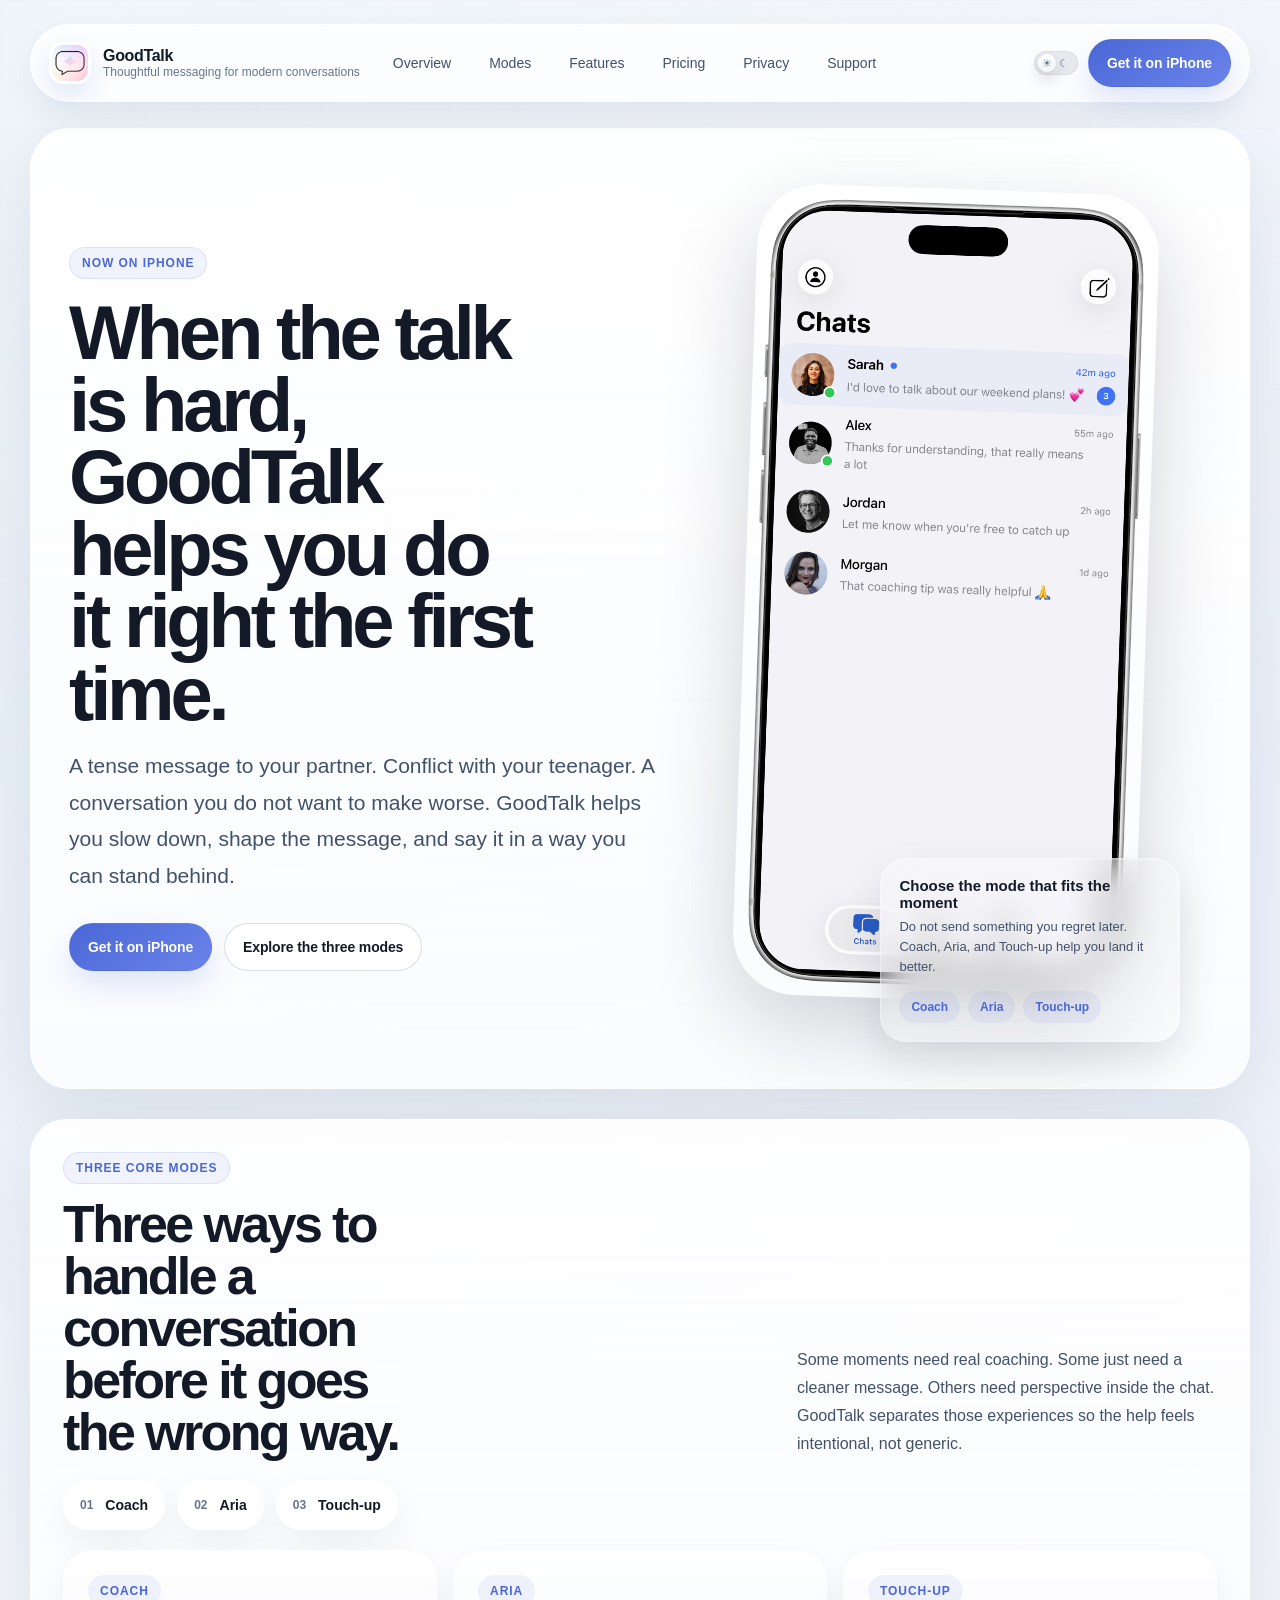
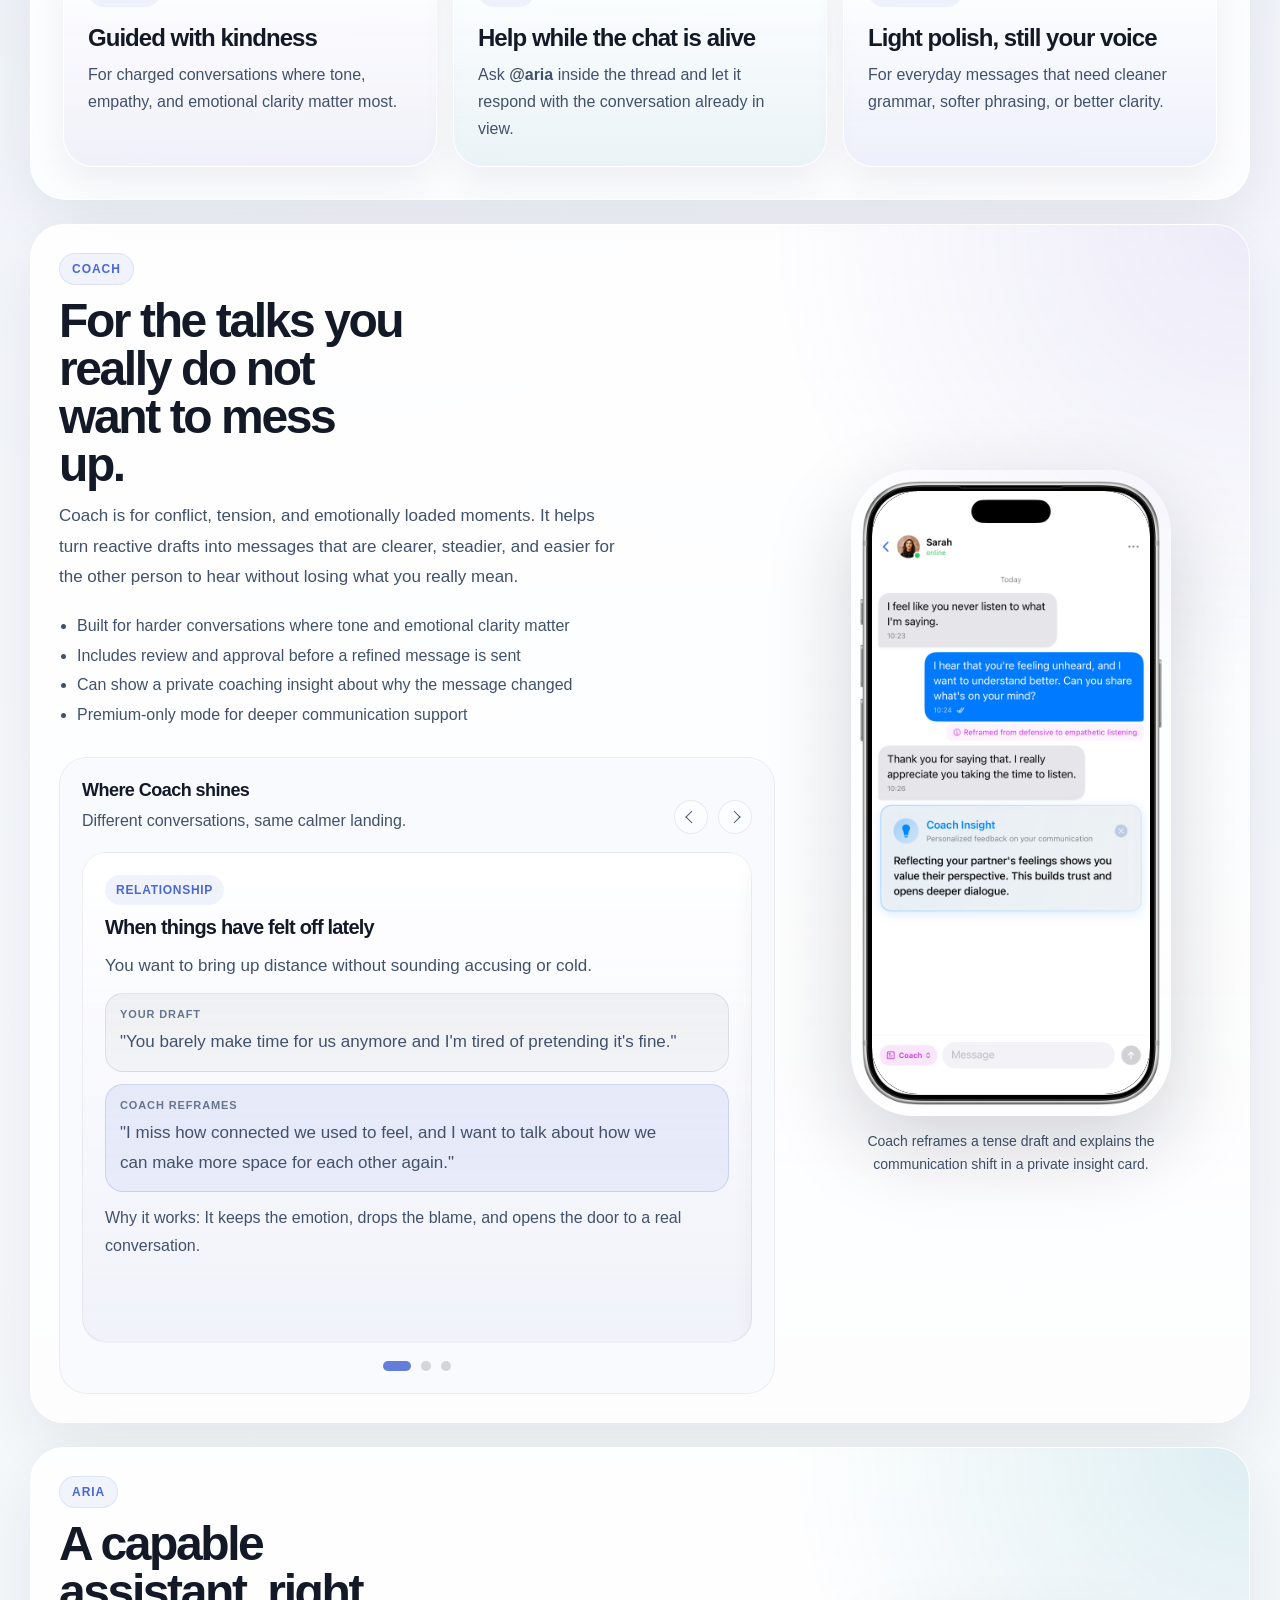
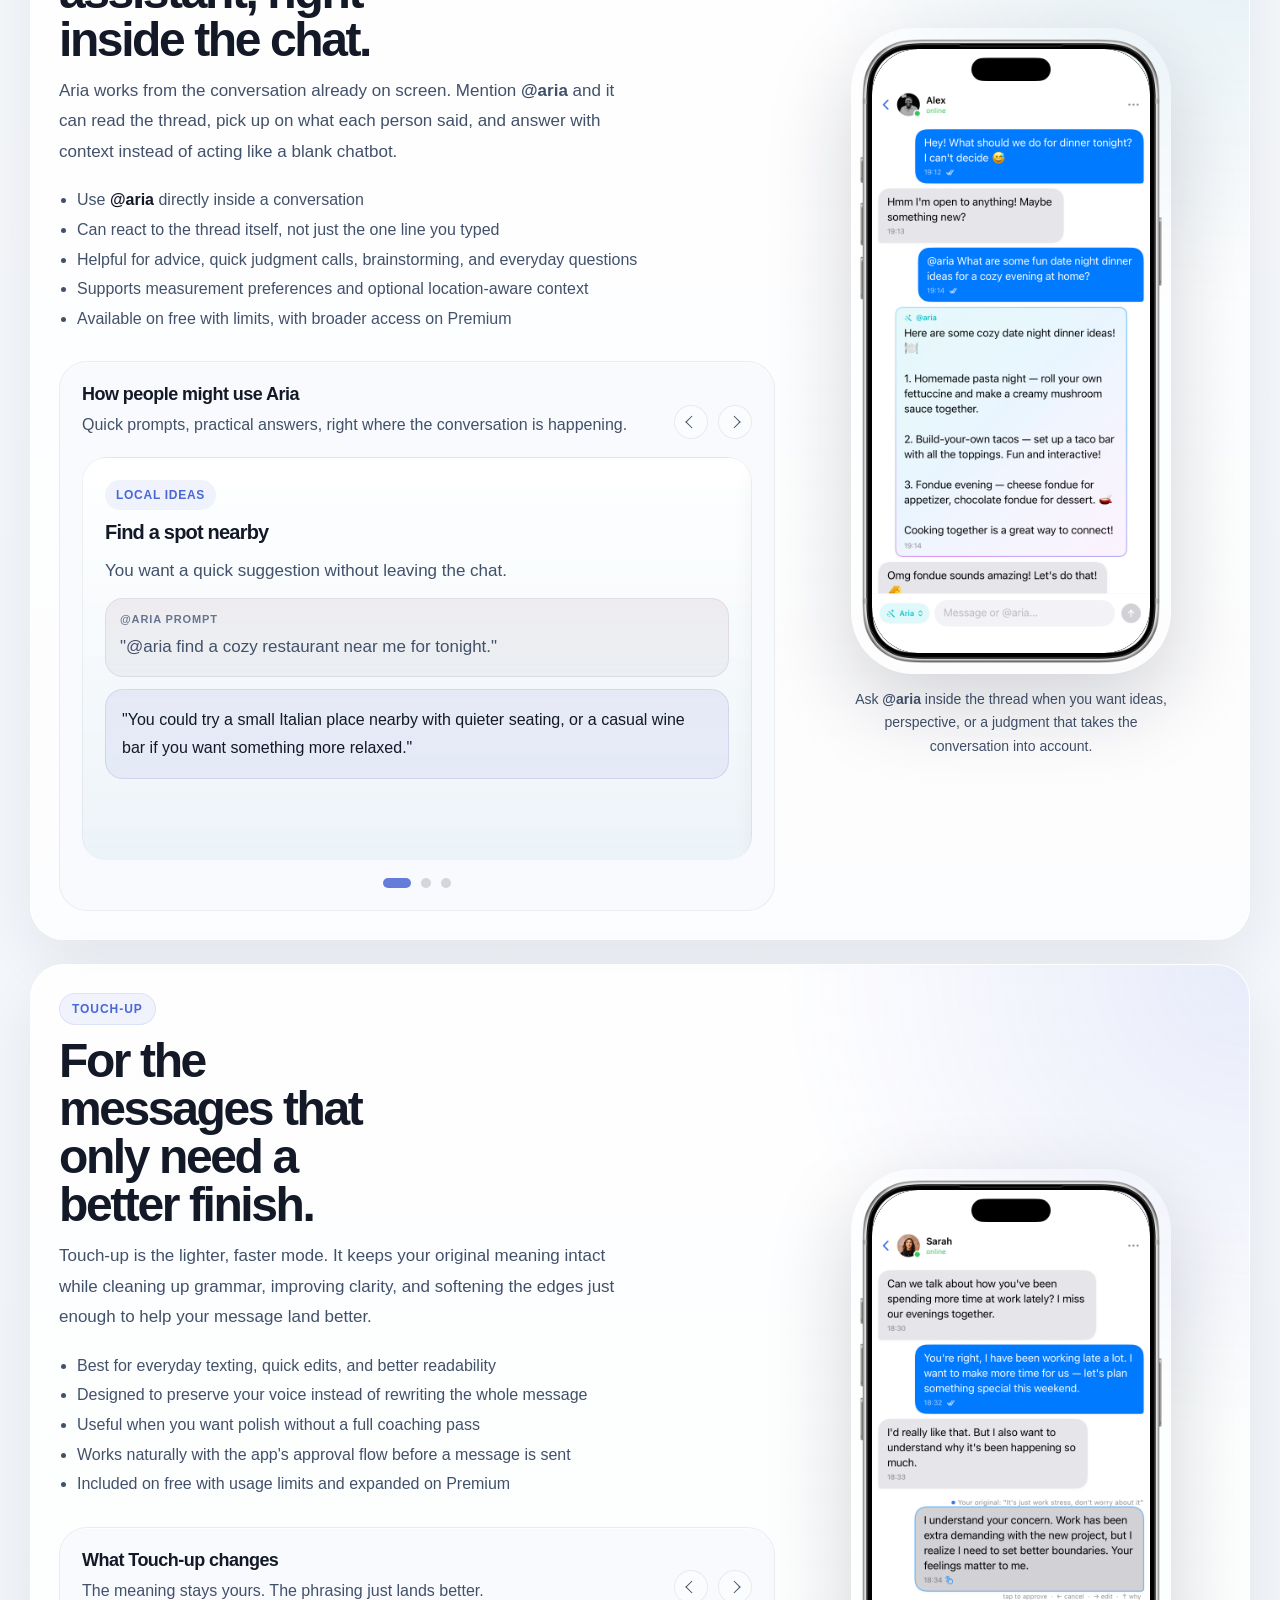
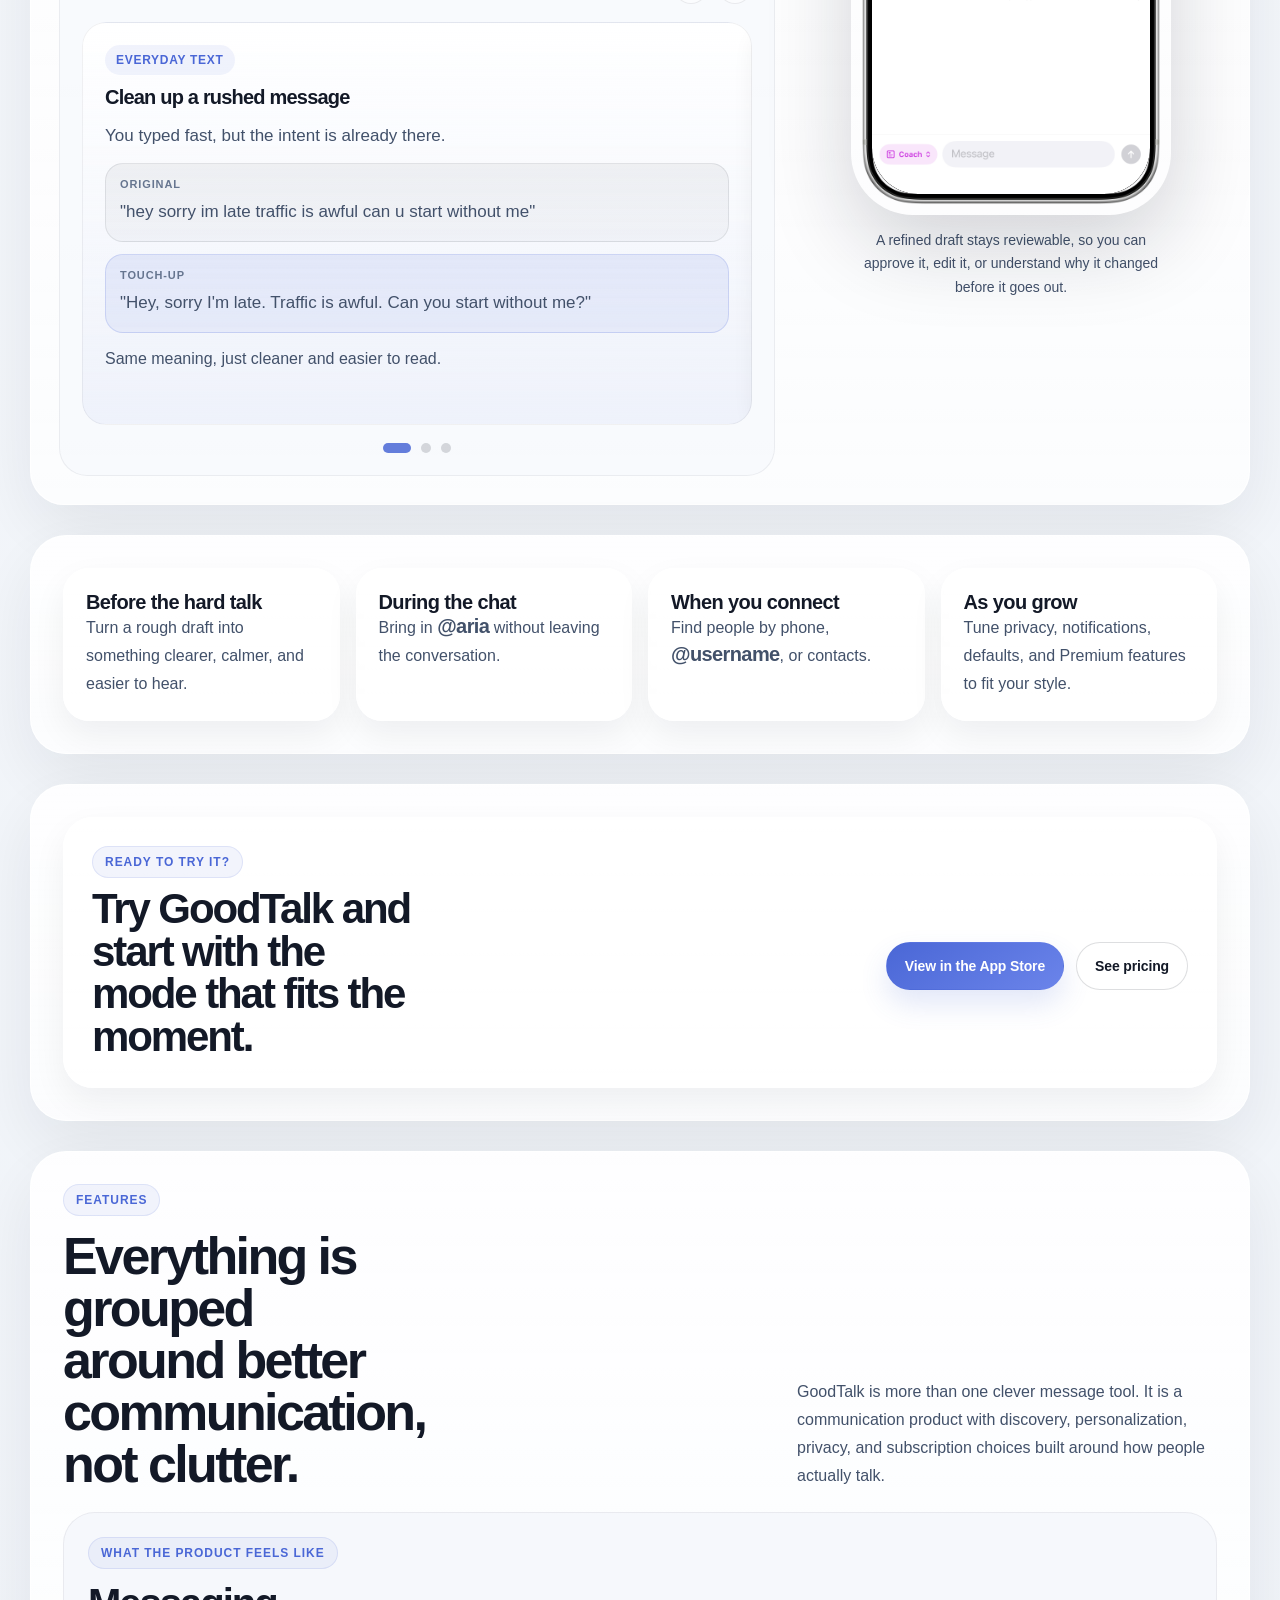
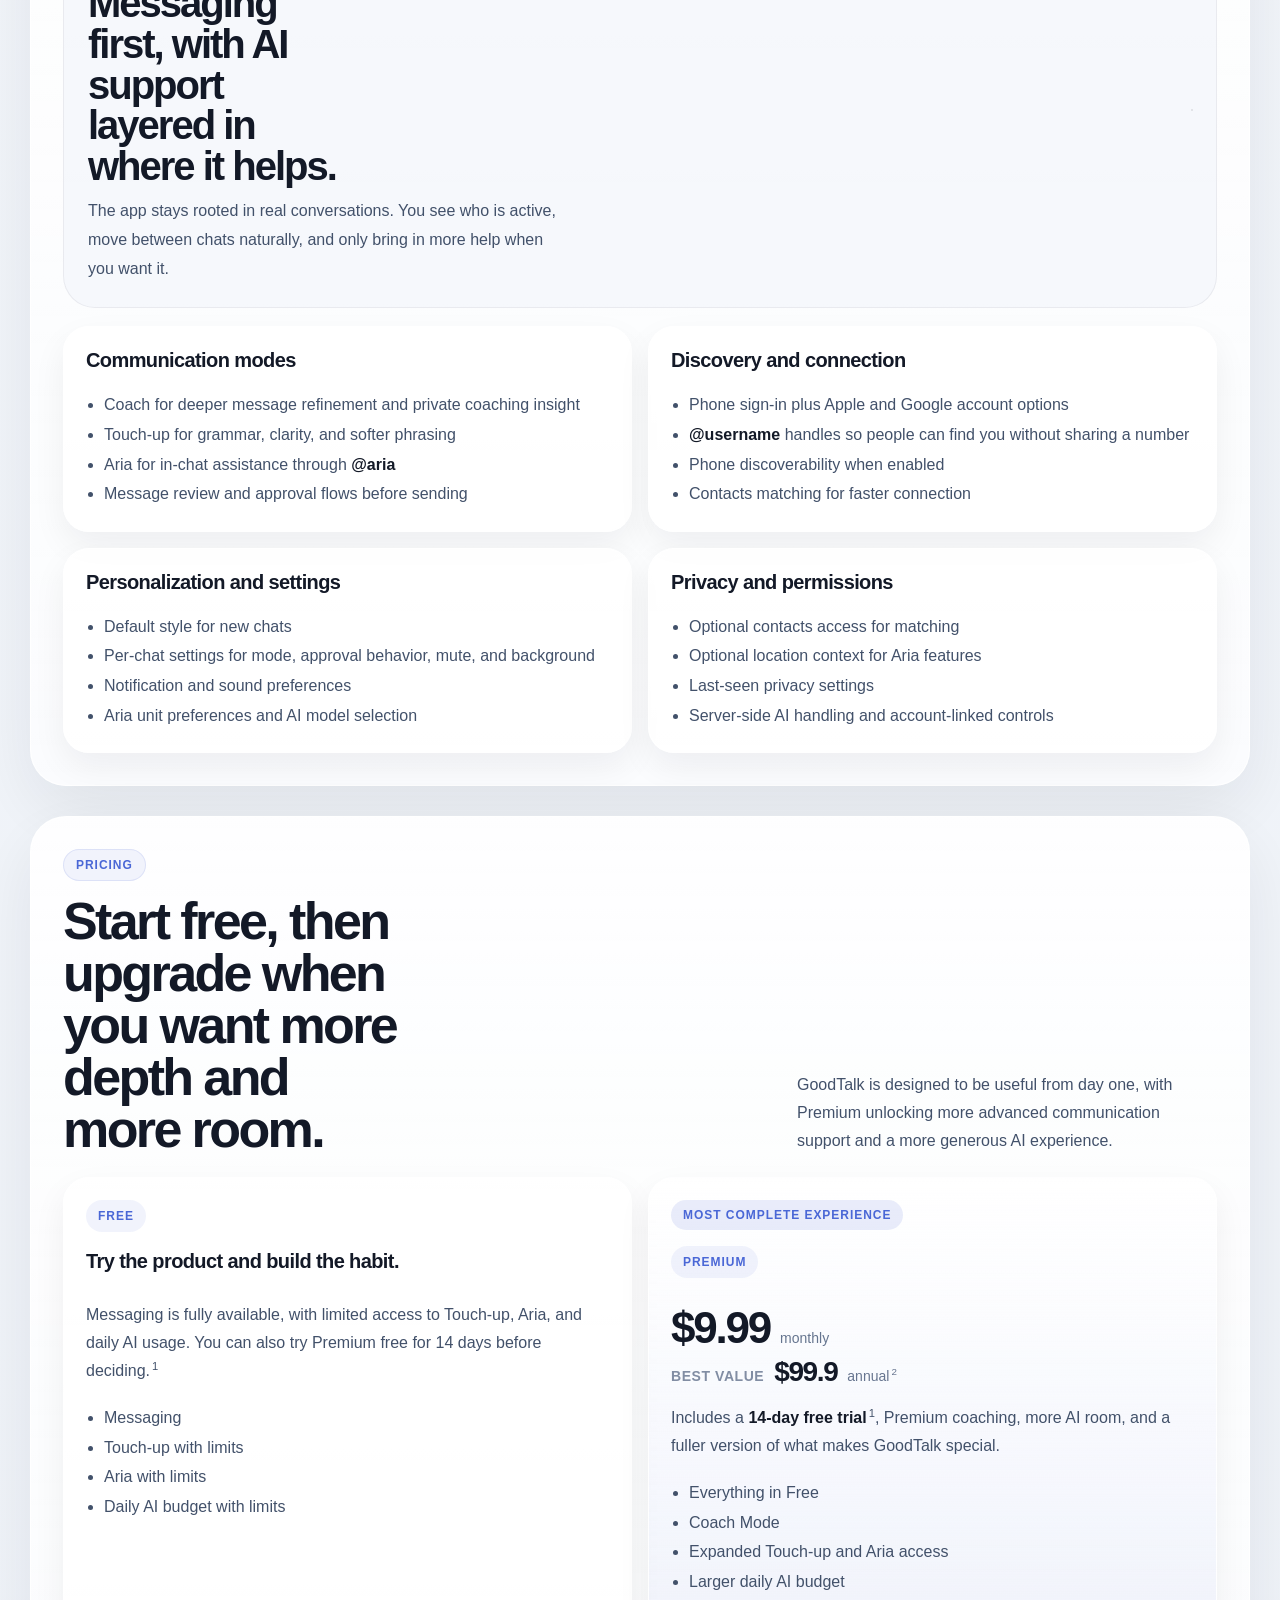
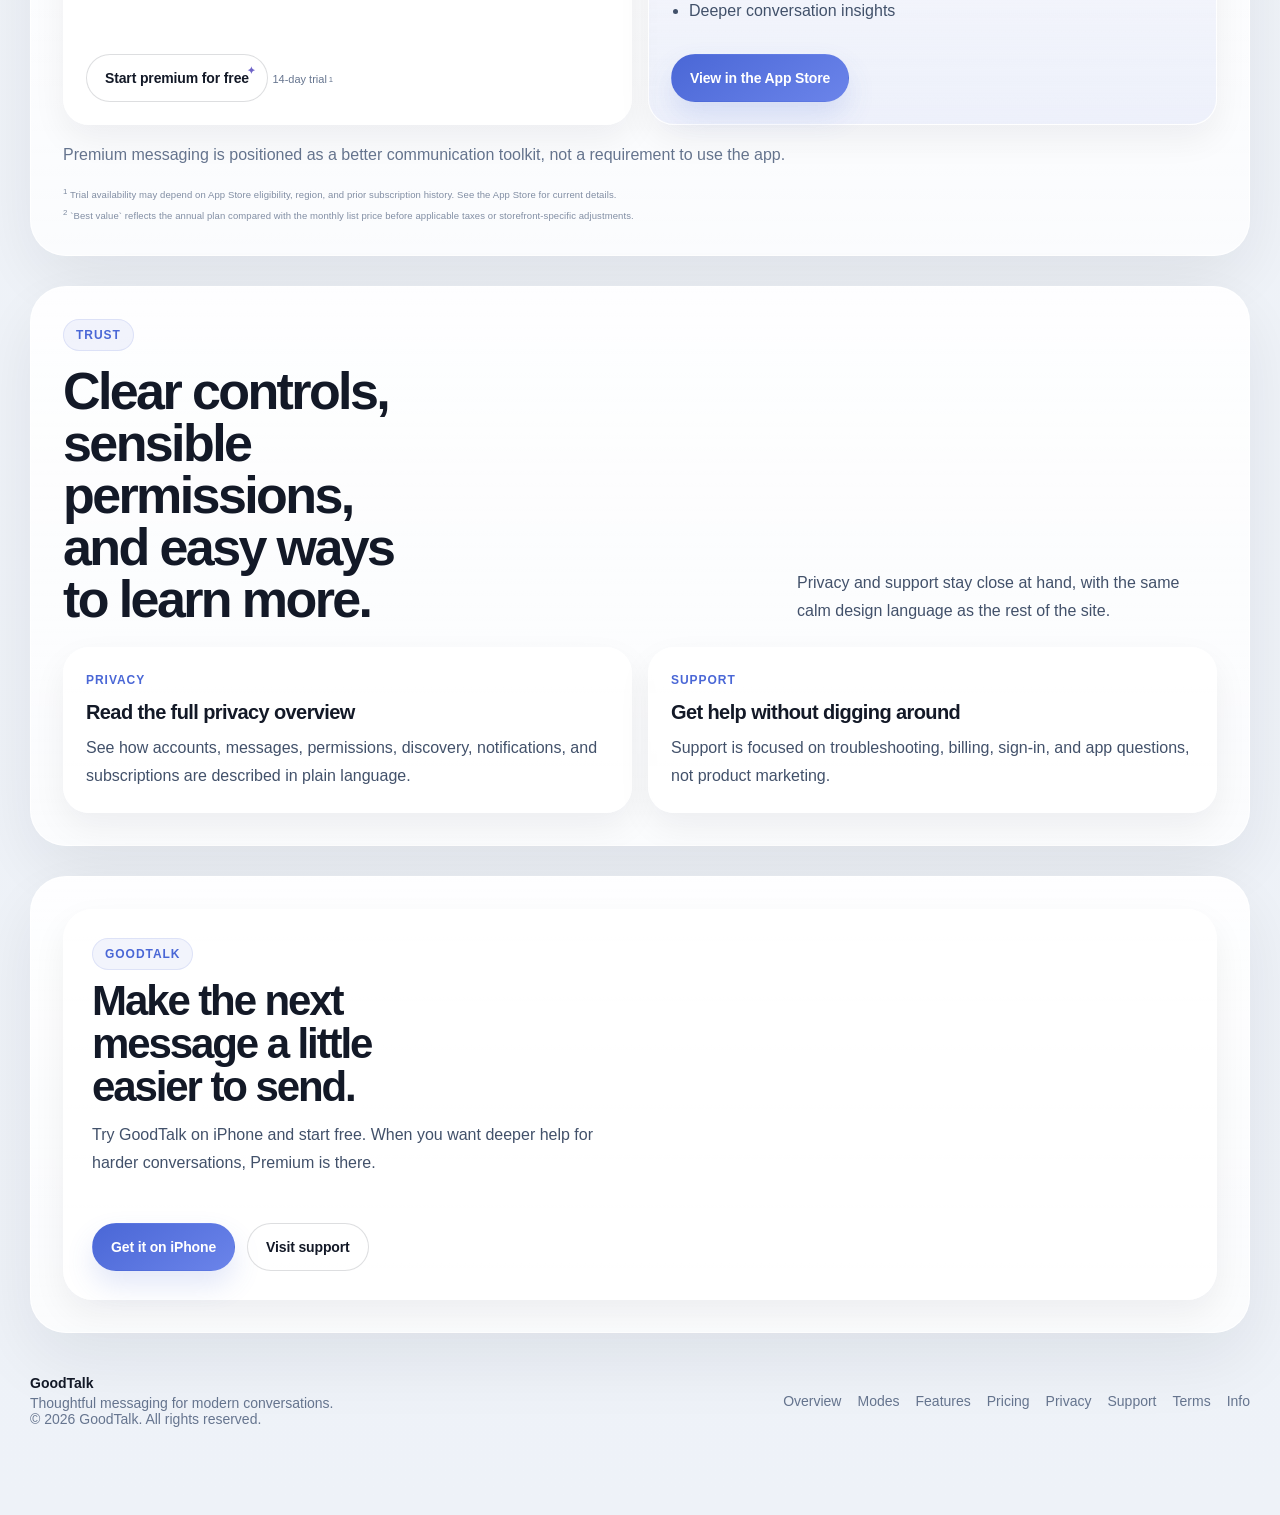
==== index.html @ 9300b699 "Refine messaging and descriptions throughout the homepage for clarity and emotional resonance" ====
<!DOCTYPE html>
<html lang="en">
<head>
  <meta charset="UTF-8" />
  <meta name="viewport" content="width=device-width, initial-scale=1.0" />
  <title>GoodTalk | A Better Way to Say What You Mean</title>
  <meta
    name="description"
    content="GoodTalk helps you handle hard conversations with more clarity, empathy, and confidence through Coach, Aria, and Touch-up."
  />
  <link rel="stylesheet" href="styles.css" />
</head>
<body data-page="home">
  <main class="site-shell">
    <header class="topbar">
      <a class="brand" href="index.html" aria-label="GoodTalk home">
        <span class="brand-mark">
          <img class="brand-icon" src="assets/app-icon.png" alt="" />
        </span>
        <span class="brand-copy">
          <span class="brand-title">GoodTalk</span>
          <span class="brand-subtitle">Thoughtful messaging for modern conversations</span>
        </span>
      </a>

      <button
        class="menu-toggle"
        type="button"
        aria-expanded="false"
        aria-controls="topbar-menu-home"
        aria-label="Open navigation"
      >
        <span></span>
        <span></span>
      </button>

      <div class="topbar-menu" id="topbar-menu-home">
        <nav class="nav-links" aria-label="Primary">
          <a class="nav-link" href="#overview">Overview</a>
          <a class="nav-link" href="#modes">Modes</a>
          <a class="nav-link" href="#features">Features</a>
          <a class="nav-link" href="#pricing">Pricing</a>
          <a class="nav-link" href="privacy.html">Privacy</a>
          <a class="nav-link" href="support.html">Support</a>
        </nav>
        <div class="topbar-actions">
          <button class="theme-toggle" type="button" aria-pressed="false" aria-label="Toggle color theme">
            <span class="theme-toggle-track" aria-hidden="true">
              <span class="theme-toggle-icon theme-toggle-icon-sun">☀</span>
              <span class="theme-toggle-thumb"></span>
              <span class="theme-toggle-icon theme-toggle-icon-moon">☾</span>
            </span>
          </button>
          <a class="button button-primary topbar-cta" href="https://www.apple.com/app-store/">Get it on iPhone</a>
        </div>
      </div>
    </header>

    <section class="hero reveal" id="overview">
      <div class="hero-copy">
        <div class="eyebrow">Now on iPhone</div>
        <h1>When the talk is hard, GoodTalk helps you do it right the first time.</h1>
        <p class="lead">
          A tense message to your partner. Conflict with your teenager. A conversation you do not want to make worse.
          GoodTalk helps you slow down, shape the message, and say it in a way you can stand behind.
        </p>

        <div class="hero-actions">
          <a class="button button-primary" href="https://www.apple.com/app-store/">Get it on iPhone</a>
          <a class="button button-secondary" href="#modes">Explore the three modes</a>
        </div>
      </div>

      <div class="hero-visual">
        <div class="hero-device">
          <div class="hero-device-stage">
            <figure class="iphone-shot hero-shot">
              <div class="iphone-shell">
                <div class="iphone-island" aria-hidden="true"></div>
                <div class="iphone-screen">
                  <img src="assets/conversation-list.png" alt="GoodTalk chat list showing recent conversations and contact presence." />
                </div>
              </div>
            </figure>

            <div class="hero-signal-card">
            <div class="hero-signal-copy">
              <strong>Choose the mode that fits the moment</strong>
              <span>Do not send something you regret later. Coach, Aria, and Touch-up help you land it better.</span>
            </div>
              <div class="hero-signal-pills">
                <a href="#mode-coach">Coach</a>
                <a href="#mode-aria">Aria</a>
                <a href="#mode-touch-up">Touch-up</a>
              </div>
            </div>
          </div>
        </div>
      </div>
    </section>

    <section class="section section-shell reveal" id="modes">
      <div class="section-header">
        <div>
          <span class="section-kicker">Three Core Modes</span>
          <h2>Three ways to handle a conversation before it goes the wrong way.</h2>
        </div>
        <p>
          Some moments need real coaching. Some just need a cleaner message. Others need perspective inside the chat.
          GoodTalk separates those experiences so the help feels intentional, not generic.
        </p>
      </div>

      <div class="mode-rail" aria-label="Mode navigation">
        <a class="mode-pill" href="#mode-coach" data-mode-link="mode-coach">
          <span>01</span>
          <strong>Coach</strong>
        </a>
        <a class="mode-pill" href="#mode-aria" data-mode-link="mode-aria">
          <span>02</span>
          <strong>Aria</strong>
        </a>
        <a class="mode-pill" href="#mode-touch-up" data-mode-link="mode-touch-up">
          <span>03</span>
          <strong>Touch-up</strong>
        </a>
      </div>

      <div class="mode-card-grid">
        <a class="mode-card mode-card-coach" href="#mode-coach">
          <span class="mode-card-label">Coach</span>
          <h3>Guided with kindness</h3>
          <p>For charged conversations where tone, empathy, and emotional clarity matter most.</p>
        </a>
        <a class="mode-card mode-card-aria" href="#mode-aria">
          <span class="mode-card-label">Aria</span>
          <h3>Help while the chat is alive</h3>
          <p>Ask <strong>@aria</strong> inside the thread and let it respond with the conversation already in view.</p>
        </a>
        <a class="mode-card mode-card-touch" href="#mode-touch-up">
          <span class="mode-card-label">Touch-up</span>
          <h3>Light polish, still your voice</h3>
          <p>For everyday messages that need cleaner grammar, softer phrasing, or better clarity.</p>
        </a>
      </div>
    </section>

    <section class="mode-detail reveal" id="mode-coach" data-mode-section="mode-coach">
      <div class="mode-copy">
        <span class="section-kicker">Coach</span>
        <h2>For the talks you really do not want to mess up.</h2>
        <p>
          Coach is for conflict, tension, and emotionally loaded moments. It helps turn reactive drafts into messages
          that are clearer, steadier, and easier for the other person to hear without losing what you really mean.
        </p>
        <ul class="feature-list">
          <li>Built for harder conversations where tone and emotional clarity matter</li>
          <li>Includes review and approval before a refined message is sent</li>
          <li>Can show a private coaching insight about why the message changed</li>
          <li>Premium-only mode for deeper communication support</li>
        </ul>

        <div class="example-showcase example-showcase-carousel" data-carousel>
          <div class="example-showcase-header">
            <div>
              <strong>Where Coach shines</strong>
              <span>Different conversations, same calmer landing.</span>
            </div>
            <div class="example-carousel-controls">
              <button class="example-carousel-button" type="button" data-carousel-prev aria-label="Previous Coach example">
                <span aria-hidden="true">←</span>
              </button>
              <button class="example-carousel-button" type="button" data-carousel-next aria-label="Next Coach example">
                <span aria-hidden="true">→</span>
              </button>
            </div>
          </div>

          <div class="example-carousel-viewport">
            <div class="example-carousel-track">
              <article class="example-card example-slide example-card-coach">
              <span class="example-badge">Relationship</span>
              <h3>When things have felt off lately</h3>
              <p class="example-context">You want to bring up distance without sounding accusing or cold.</p>
              <div class="example-block example-block-draft">
                <small>Your draft</small>
                <p>"You barely make time for us anymore and I'm tired of pretending it's fine."</p>
              </div>
              <div class="example-block example-block-result">
                <small>Coach reframes</small>
                <p>"I miss how connected we used to feel, and I want to talk about how we can make more space for each other again."</p>
              </div>
              <div class="example-note">Why it works: It keeps the emotion, drops the blame, and opens the door to a real conversation.</div>
              </article>

              <article class="example-card example-slide example-card-coach">
              <span class="example-badge">Work</span>
              <h3>When feedback needs to land well</h3>
              <p class="example-context">You need to be direct with a teammate without making the exchange feel harsh.</p>
              <div class="example-block example-block-draft">
                <small>Your draft</small>
                <p>"You keep missing details and it's slowing everyone down."</p>
              </div>
              <div class="example-block example-block-result">
                <small>Coach reframes</small>
                <p>"A few details have been slipping through lately, and I think tightening that up would make the whole project move more smoothly."</p>
              </div>
              <div class="example-note">Why it works: It stays clear, but makes the feedback easier to hear and respond to.</div>
              </article>

              <article class="example-card example-slide example-card-coach">
              <span class="example-badge">Teenager</span>
              <h3>When the goal is to guide, not explode</h3>
              <p class="example-context">You want to hold the line without turning the whole conversation into a shutdown.</p>
              <div class="example-block example-block-draft">
                <small>Your draft</small>
                <p>"You never listen and I'm done arguing about this. Just do what I said."</p>
              </div>
              <div class="example-block example-block-result">
                <small>Coach reframes</small>
                <p>"I know this has been frustrating for both of us. I'm not trying to fight with you, but this boundary still matters and I want us to talk about it with respect."</p>
              </div>
              <div class="example-note">Why it works: With teenagers, tone matters as much as the rule. It keeps authority without making the conversation harder to recover from.</div>
              </article>
            </div>
          </div>

          <div class="example-carousel-dots" role="tablist" aria-label="Coach examples">
            <button class="example-carousel-dot is-active" type="button" data-carousel-dot="0" aria-label="Show Coach example 1"></button>
            <button class="example-carousel-dot" type="button" data-carousel-dot="1" aria-label="Show Coach example 2"></button>
            <button class="example-carousel-dot" type="button" data-carousel-dot="2" aria-label="Show Coach example 3"></button>
          </div>
        </div>
      </div>

      <div class="mode-visual">
        <figure class="iphone-shot">
          <div class="iphone-shell">
            <div class="iphone-island" aria-hidden="true"></div>
            <div class="iphone-screen">
              <img src="assets/coach-chat.png" alt="Coach mode conversation with reframed reply and a private coach insight card." />
            </div>
          </div>
          <figcaption class="shot-caption">Coach reframes a tense draft and explains the communication shift in a private insight card.</figcaption>
        </figure>
      </div>
    </section>

    <section class="mode-detail reveal" id="mode-aria" data-mode-section="mode-aria">
      <div class="mode-copy">
        <span class="section-kicker">Aria</span>
        <h2>A capable assistant, right inside the chat.</h2>
        <p>
          Aria works from the conversation already on screen. Mention <strong>@aria</strong> and it can read the thread,
          pick up on what each person said, and answer with context instead of acting like a blank chatbot.
        </p>
        <ul class="feature-list">
          <li>Use <strong>@aria</strong> directly inside a conversation</li>
          <li>Can react to the thread itself, not just the one line you typed</li>
          <li>Helpful for advice, quick judgment calls, brainstorming, and everyday questions</li>
          <li>Supports measurement preferences and optional location-aware context</li>
          <li>Available on free with limits, with broader access on Premium</li>
        </ul>

        <div class="example-showcase example-showcase-carousel" data-carousel>
          <div class="example-showcase-header">
            <div>
              <strong>How people might use Aria</strong>
              <span>Quick prompts, practical answers, right where the conversation is happening.</span>
            </div>
            <div class="example-carousel-controls">
              <button class="example-carousel-button" type="button" data-carousel-prev aria-label="Previous Aria example">
                <span aria-hidden="true">←</span>
              </button>
              <button class="example-carousel-button" type="button" data-carousel-next aria-label="Next Aria example">
                <span aria-hidden="true">→</span>
              </button>
            </div>
          </div>

          <div class="example-carousel-viewport">
            <div class="example-carousel-track">
              <article class="example-card example-slide example-card-aria">
              <span class="example-badge">Local ideas</span>
              <h3>Find a spot nearby</h3>
              <p class="example-context">You want a quick suggestion without leaving the chat.</p>
              <div class="example-block example-block-prompt">
                <small>@aria prompt</small>
                <p>"@aria find a cozy restaurant near me for tonight."</p>
              </div>
              <div class="example-note example-note-answer">"You could try a small Italian place nearby with quieter seating, or a casual wine bar if you want something more relaxed."</div>
              </article>

              <article class="example-card example-slide example-card-aria">
              <span class="example-badge">Perspective</span>
              <h3>Let Aria call it</h3>
              <p class="example-context">You want a fun, blunt read based on what both people already said in the thread.</p>
              <div class="example-block example-block-prompt">
                <small>@aria prompt</small>
                <p>"@aria who is right?"</p>
              </div>
              <div class="example-note example-note-answer">"Sarah is more in the right here. You said you only texted after you were already running 40 minutes late, and Sarah said she was left waiting without a real heads-up. Based on that exchange, her frustration makes more sense."</div>
              </article>

              <article class="example-card example-slide example-card-aria">
              <span class="example-badge">Planning</span>
              <h3>Figure out the next move</h3>
              <p class="example-context">You want ideas that are thoughtful but still easy to act on.</p>
              <div class="example-block example-block-prompt">
                <small>@aria prompt</small>
                <p>"@aria give me three easy ways to make tonight feel special at home."</p>
              </div>
              <div class="example-note example-note-answer">"Cook something simple together, put phones away for an hour, or set up a low-key movie night with a small surprise snack."</div>
              </article>
            </div>
          </div>

          <div class="example-carousel-dots" role="tablist" aria-label="Aria examples">
            <button class="example-carousel-dot is-active" type="button" data-carousel-dot="0" aria-label="Show Aria example 1"></button>
            <button class="example-carousel-dot" type="button" data-carousel-dot="1" aria-label="Show Aria example 2"></button>
            <button class="example-carousel-dot" type="button" data-carousel-dot="2" aria-label="Show Aria example 3"></button>
          </div>
        </div>
      </div>

      <div class="mode-visual">
        <figure class="iphone-shot">
          <div class="iphone-shell">
            <div class="iphone-island" aria-hidden="true"></div>
            <div class="iphone-screen">
              <img src="assets/aria-chat.png" alt="GoodTalk chat where @aria helps with date-night dinner ideas in the middle of a conversation." />
            </div>
          </div>
          <figcaption class="shot-caption">Ask <strong>@aria</strong> inside the thread when you want ideas, perspective, or a judgment that takes the conversation into account.</figcaption>
        </figure>
      </div>
    </section>

    <section class="mode-detail reveal" id="mode-touch-up" data-mode-section="mode-touch-up">
      <div class="mode-copy">
        <span class="section-kicker">Touch-up</span>
        <h2>For the messages that only need a better finish.</h2>
        <p>
          Touch-up is the lighter, faster mode. It keeps your original meaning intact while cleaning up
          grammar, improving clarity, and softening the edges just enough to help your message land better.
        </p>
        <ul class="feature-list">
          <li>Best for everyday texting, quick edits, and better readability</li>
          <li>Designed to preserve your voice instead of rewriting the whole message</li>
          <li>Useful when you want polish without a full coaching pass</li>
          <li>Works naturally with the app's approval flow before a message is sent</li>
          <li>Included on free with usage limits and expanded on Premium</li>
        </ul>

        <div class="example-showcase example-showcase-carousel" data-carousel>
          <div class="example-showcase-header">
            <div>
              <strong>What Touch-up changes</strong>
              <span>The meaning stays yours. The phrasing just lands better.</span>
            </div>
            <div class="example-carousel-controls">
              <button class="example-carousel-button" type="button" data-carousel-prev aria-label="Previous Touch-up example">
                <span aria-hidden="true">←</span>
              </button>
              <button class="example-carousel-button" type="button" data-carousel-next aria-label="Next Touch-up example">
                <span aria-hidden="true">→</span>
              </button>
            </div>
          </div>

          <div class="example-carousel-viewport">
            <div class="example-carousel-track">
              <article class="example-card example-slide example-card-touch">
              <span class="example-badge">Everyday text</span>
              <h3>Clean up a rushed message</h3>
              <p class="example-context">You typed fast, but the intent is already there.</p>
              <div class="example-block example-block-draft">
                <small>Original</small>
                <p>"hey sorry im late traffic is awful can u start without me"</p>
              </div>
              <div class="example-block example-block-result">
                <small>Touch-up</small>
                <p>"Hey, sorry I'm late. Traffic is awful. Can you start without me?"</p>
              </div>
              <div class="example-note">Same meaning, just cleaner and easier to read.</div>
              </article>

              <article class="example-card example-slide example-card-touch">
              <span class="example-badge">Sharper tone</span>
              <h3>Soften the edges, not the point</h3>
              <p class="example-context">You still want to be clear, just not harsher than you mean to be.</p>
              <div class="example-block example-block-draft">
                <small>Original</small>
                <p>"You said you'd handle this and now I'm stuck dealing with it."</p>
              </div>
              <div class="example-block example-block-result">
                <small>Touch-up</small>
                <p>"I thought this was already handled, so I was caught off guard when it came back to me."</p>
              </div>
              <div class="example-note">The message still says the same thing, but it sounds less combative.</div>
              </article>

              <article class="example-card example-slide example-card-touch">
              <span class="example-badge">Awkward wording</span>
              <h3>Keep your voice, lose the mess</h3>
              <p class="example-context">You know what you mean, but the wording feels clunky.</p>
              <div class="example-block example-block-draft">
                <small>Original</small>
                <p>"I want hang later if your still around cause I kinda need get out a bit."</p>
              </div>
              <div class="example-block example-block-result">
                <small>Touch-up</small>
                <p>"I'd love to hang out later if you're still around. I could use getting out a little."</p>
              </div>
              <div class="example-note">It still sounds like you, just more natural and finished.</div>
              </article>
            </div>
          </div>

          <div class="example-carousel-dots" role="tablist" aria-label="Touch-up examples">
            <button class="example-carousel-dot is-active" type="button" data-carousel-dot="0" aria-label="Show Touch-up example 1"></button>
            <button class="example-carousel-dot" type="button" data-carousel-dot="1" aria-label="Show Touch-up example 2"></button>
            <button class="example-carousel-dot" type="button" data-carousel-dot="2" aria-label="Show Touch-up example 3"></button>
          </div>
        </div>
      </div>

      <div class="mode-visual">
        <figure class="iphone-shot">
          <div class="iphone-shell">
            <div class="iphone-island" aria-hidden="true"></div>
            <div class="iphone-screen">
              <img src="assets/approval-flow.png" alt="GoodTalk approval flow showing a refined draft that can be approved, edited, or reviewed before sending." />
            </div>
          </div>
          <figcaption class="shot-caption">A refined draft stays reviewable, so you can approve it, edit it, or understand why it changed before it goes out.</figcaption>
        </figure>
      </div>
    </section>

    <section class="section section-shell reveal">
      <div class="intro-grid">
      <div class="intro-card">
        <strong>Before the hard talk</strong>
        <p>Turn a rough draft into something clearer, calmer, and easier to hear.</p>
      </div>
      <div class="intro-card">
        <strong>During the chat</strong>
        <p>Bring in <strong>@aria</strong> without leaving the conversation.</p>
      </div>
      <div class="intro-card">
        <strong>When you connect</strong>
        <p>Find people by phone, <strong>@username</strong>, or contacts.</p>
      </div>
      <div class="intro-card">
        <strong>As you grow</strong>
        <p>Tune privacy, notifications, defaults, and Premium features to fit your style.</p>
      </div>
      </div>
    </section>

    <section class="section section-shell reveal">
      <div class="cta-panel cta-panel-inline">
        <div>
          <span class="section-kicker">Ready to try it?</span>
          <h2>Try GoodTalk and start with the mode that fits the moment.</h2>
        </div>
        <div class="button-row">
          <a class="button button-primary" href="https://www.apple.com/app-store/">View in the App Store</a>
          <a class="button button-secondary" href="#pricing">See pricing</a>
        </div>
      </div>
    </section>

    <section class="section section-shell reveal" id="features">
      <div class="section-header">
        <div>
          <span class="section-kicker">Features</span>
          <h2>Everything is grouped around better communication, not clutter.</h2>
        </div>
        <p>
          GoodTalk is more than one clever message tool. It is a communication product with discovery,
          personalization, privacy, and subscription choices built around how people actually talk.
        </p>
      </div>

      <div class="feature-showcase">
        <div class="feature-showcase-copy">
          <span class="section-kicker">What the product feels like</span>
          <h3>Messaging first, with AI support layered in where it helps.</h3>
          <p>
            The app stays rooted in real conversations. You see who is active, move between chats naturally,
            and only bring in more help when you want it.
          </p>
        </div>
        <figure class="iphone-shot iphone-shot-compact">
          <div class="iphone-shell">
            <div class="iphone-island" aria-hidden="true"></div>
            <div class="iphone-screen">
              <img src="assets/conversation-list.png" alt="GoodTalk conversation list with recent chats, presence indicators, and bottom navigation." />
            </div>
          </div>
        </figure>
      </div>

      <div class="category-grid">
        <article class="category-card">
          <h3>Communication modes</h3>
          <ul class="feature-list">
            <li>Coach for deeper message refinement and private coaching insight</li>
            <li>Touch-up for grammar, clarity, and softer phrasing</li>
            <li>Aria for in-chat assistance through <strong>@aria</strong></li>
            <li>Message review and approval flows before sending</li>
          </ul>
        </article>

        <article class="category-card">
          <h3>Discovery and connection</h3>
          <ul class="feature-list">
            <li>Phone sign-in plus Apple and Google account options</li>
            <li><strong>@username</strong> handles so people can find you without sharing a number</li>
            <li>Phone discoverability when enabled</li>
            <li>Contacts matching for faster connection</li>
          </ul>
        </article>

        <article class="category-card">
          <h3>Personalization and settings</h3>
          <ul class="feature-list">
            <li>Default style for new chats</li>
            <li>Per-chat settings for mode, approval behavior, mute, and background</li>
            <li>Notification and sound preferences</li>
            <li>Aria unit preferences and AI model selection</li>
          </ul>
        </article>

        <article class="category-card">
          <h3>Privacy and permissions</h3>
          <ul class="feature-list">
            <li>Optional contacts access for matching</li>
            <li>Optional location context for Aria features</li>
            <li>Last-seen privacy settings</li>
            <li>Server-side AI handling and account-linked controls</li>
          </ul>
        </article>
      </div>
    </section>

    <section class="section section-shell reveal" id="pricing">
      <div class="section-header">
        <div>
          <span class="section-kicker">Pricing</span>
          <h2>Start free, then upgrade when you want more depth and more room.</h2>
        </div>
        <p>
          GoodTalk is designed to be useful from day one, with Premium unlocking more advanced communication support
          and a more generous AI experience.
        </p>
      </div>

      <div class="pricing-grid">
        <article class="pricing-card pricing-card-free">
          <span class="pricing-tier">Free</span>
          <h3>Try the product and build the habit.</h3>
          <p class="pricing-copy">
            Messaging is fully available, with limited access to Touch-up, Aria, and daily AI usage.
            You can also try Premium free for 14 days before deciding.<sup class="footnote-mark">1</sup>
          </p>
          <ul class="feature-list">
            <li>Messaging</li>
            <li>Touch-up with limits</li>
            <li>Aria with limits</li>
            <li>Daily AI budget with limits</li>
          </ul>
          <div class="pricing-inline-cta">
            <a class="button button-secondary pricing-trial-button" href="https://www.apple.com/app-store/">
              <span>Start premium for free</span>
              <span class="pricing-trial-star" aria-hidden="true">✦</span>
            </a>
            <div class="pricing-trial-note">14-day trial<sup class="footnote-mark">1</sup></div>
          </div>
        </article>

        <article class="pricing-card pricing-card-premium">
          <div class="pricing-badge">Most complete experience</div>
          <span class="pricing-tier">Premium</span>
          <div class="price-stack">
            <strong>$9.99</strong>
            <span>monthly</span>
          </div>
          <div class="price-stack price-stack-secondary">
            <span class="pricing-value-hint">Best value</span>
            <strong>$99.9</strong>
            <span>annual<sup class="footnote-mark">2</sup></span>
          </div>
          <p class="pricing-copy">
            Includes a <strong>14-day free trial</strong><sup class="footnote-mark">1</sup>, Premium coaching, more AI room, and a fuller version of what makes GoodTalk special.
          </p>
          <ul class="feature-list">
            <li>Everything in Free</li>
            <li>Coach Mode</li>
            <li>Expanded Touch-up and Aria access</li>
            <li>Larger daily AI budget</li>
            <li>Deeper conversation insights</li>
          </ul>
          <div class="button-row">
            <a class="button button-primary" href="https://www.apple.com/app-store/">View in the App Store</a>
          </div>
        </article>
      </div>

      <div class="pricing-note">
        Premium messaging is positioned as a better communication toolkit, not a requirement to use the app.
      </div>

      <div class="pricing-footnotes" aria-label="Pricing notes">
        <p><sup>1</sup> Trial availability may depend on App Store eligibility, region, and prior subscription history. See the App Store for current details.</p>
        <p><sup>2</sup> `Best value` reflects the annual plan compared with the monthly list price before applicable taxes or storefront-specific adjustments.</p>
      </div>
    </section>

    <section class="section section-shell reveal">
      <div class="section-header">
        <div>
          <span class="section-kicker">Trust</span>
          <h2>Clear controls, sensible permissions, and easy ways to learn more.</h2>
        </div>
        <p>
          Privacy and support stay close at hand, with the same calm design language as the rest of the site.
        </p>
      </div>

      <div class="trust-grid">
        <a class="trust-card" href="privacy.html">
          <span>Privacy</span>
          <h3>Read the full privacy overview</h3>
          <p>See how accounts, messages, permissions, discovery, notifications, and subscriptions are described in plain language.</p>
        </a>
        <a class="trust-card" href="support.html">
          <span>Support</span>
          <h3>Get help without digging around</h3>
          <p>Support is focused on troubleshooting, billing, sign-in, and app questions, not product marketing.</p>
        </a>
      </div>
    </section>

    <section class="section section-shell reveal">
      <div class="cta-panel">
        <div>
          <span class="section-kicker">GoodTalk</span>
          <h2>Make the next message a little easier to send.</h2>
          <p>
            Try GoodTalk on iPhone and start free. When you want deeper help for harder conversations,
            Premium is there.
          </p>
        </div>
        <div class="button-row">
          <a class="button button-primary" href="https://www.apple.com/app-store/">Get it on iPhone</a>
          <a class="button button-secondary" href="support.html">Visit support</a>
        </div>
      </div>
    </section>

    <footer class="footer">
      <div>
        <strong>GoodTalk</strong>
        <span>Thoughtful messaging for modern conversations.</span>
        <span>© 2026 GoodTalk. All rights reserved.</span>
      </div>
      <div class="footer-links">
        <a href="#overview">Overview</a>
        <a href="#modes">Modes</a>
        <a href="#features">Features</a>
        <a href="#pricing">Pricing</a>
        <a href="privacy.html">Privacy</a>
        <a href="support.html">Support</a>
        <a href="terms-of-use.html">Terms</a>
        <a href="mailto:info@good-talk.app">Info</a>
      </div>
    </footer>
  </main>

  <script src="script.js"></script>
</body>
</html>
---- styles.css ----
:root {
  --bg: #f5f7fb;
  --bg-soft: #edf1f7;
  --surface: rgba(255, 255, 255, 0.86);
  --surface-strong: #ffffff;
  --surface-muted: rgba(247, 249, 252, 0.94);
  --stroke: rgba(17, 24, 39, 0.08);
  --stroke-strong: rgba(17, 24, 39, 0.14);
  --text: #131927;
  --text-soft: #42516a;
  --text-muted: #66758f;
  --accent: #4a67d6;
  --accent-soft: #6b84ea;
  --accent-mist: rgba(74, 103, 214, 0.1);
  --teal: #1f88a7;
  --purple: #6f64c8;
  --shadow-lg: 0 24px 70px rgba(17, 24, 39, 0.08);
  --shadow-md: 0 14px 34px rgba(17, 24, 39, 0.06);
  --shadow-sm: 0 8px 22px rgba(17, 24, 39, 0.05);
  --radius-xl: 34px;
  --radius-lg: 24px;
  --radius-md: 18px;
  --radius-sm: 14px;
  --content-width: 1220px;
  --content-width-narrow: 980px;
}

body[data-theme="dark"] {
  --bg: #0d1118;
  --bg-soft: #141a24;
  --surface: rgba(18, 24, 35, 0.82);
  --surface-strong: #151c27;
  --surface-muted: rgba(21, 28, 39, 0.92);
  --stroke: rgba(148, 163, 184, 0.16);
  --stroke-strong: rgba(148, 163, 184, 0.24);
  --text: #eef3fb;
  --text-soft: #c1cedf;
  --text-muted: #94a3b8;
  --accent: #7c96ff;
  --accent-soft: #9cb1ff;
  --accent-mist: rgba(124, 150, 255, 0.14);
  --teal: #55b7d4;
  --purple: #9a8ef1;
  --shadow-lg: 0 28px 80px rgba(0, 0, 0, 0.34);
  --shadow-md: 0 16px 38px rgba(0, 0, 0, 0.28);
  --shadow-sm: 0 10px 26px rgba(0, 0, 0, 0.22);
}

* {
  box-sizing: border-box;
}

html {
  scroll-behavior: smooth;
}

body {
  --sticky-offset: 112px;
}

body {
  margin: 0;
  min-height: 100vh;
  color: var(--text);
  font-family: "SF Pro Display", "Avenir Next", "Segoe UI", sans-serif;
  background:
    radial-gradient(circle at top right, rgba(74, 103, 214, 0.08), transparent 30%),
    radial-gradient(circle at top left, rgba(31, 136, 167, 0.08), transparent 22%),
    linear-gradient(180deg, #fbfcfe 0%, #f4f7fb 42%, #eef2f8 100%);
}

body[data-theme="dark"] {
  background:
    radial-gradient(circle at top right, rgba(124, 150, 255, 0.14), transparent 28%),
    radial-gradient(circle at top left, rgba(85, 183, 212, 0.12), transparent 20%),
    linear-gradient(180deg, #0b1017 0%, #111722 44%, #161d29 100%);
}

body::before {
  content: "";
  position: fixed;
  inset: 0;
  pointer-events: none;
  background:
    linear-gradient(rgba(255, 255, 255, 0.55), rgba(255, 255, 255, 0.55)),
    linear-gradient(90deg, rgba(17, 24, 39, 0.015) 1px, transparent 1px),
    linear-gradient(rgba(17, 24, 39, 0.015) 1px, transparent 1px);
  background-size: auto, 64px 64px, 64px 64px;
  mask-image: linear-gradient(to bottom, rgba(0, 0, 0, 0.85), transparent 92%);
}

body[data-theme="dark"]::before {
  background:
    linear-gradient(rgba(6, 10, 16, 0.28), rgba(6, 10, 16, 0.28)),
    linear-gradient(90deg, rgba(255, 255, 255, 0.022) 1px, transparent 1px),
    linear-gradient(rgba(255, 255, 255, 0.022) 1px, transparent 1px);
}

a {
  color: inherit;
}

img,
svg {
  display: block;
  max-width: 100%;
}

.site-shell {
  position: relative;
  z-index: 1;
  width: min(100% - 40px, var(--content-width));
  margin: 0 auto;
  padding: 24px 0 88px;
}

.site-shell-narrow {
  width: min(100% - 40px, var(--content-width-narrow));
}

.topbar {
  position: sticky;
  top: 16px;
  z-index: 30;
  display: flex;
  align-items: center;
  gap: 18px;
  padding: 14px 18px;
  margin-bottom: 26px;
  border: 1px solid rgba(255, 255, 255, 0.75);
  border-radius: 999px;
  background: rgba(255, 255, 255, 0.76);
  backdrop-filter: blur(18px);
  box-shadow: var(--shadow-md);
}

body[data-theme="dark"] .topbar {
  border-color: rgba(148, 163, 184, 0.12);
  background: rgba(15, 21, 31, 0.72);
}

.brand {
  display: inline-flex;
  align-items: center;
  gap: 12px;
  min-width: 0;
  flex-shrink: 0;
  text-decoration: none;
}

.brand-mark {
  display: grid;
  place-items: center;
  width: 42px;
  height: 42px;
  border-radius: 14px;
  padding: 3px;
  background: rgba(255, 255, 255, 0.9);
  box-shadow: 0 10px 22px rgba(74, 103, 214, 0.14);
}

body[data-theme="dark"] .brand-mark {
  background: rgba(255, 255, 255, 0.08);
  box-shadow: 0 10px 24px rgba(0, 0, 0, 0.24);
}

.brand-icon {
  width: 100%;
  height: 100%;
  border-radius: 11px;
  object-fit: cover;
}

.brand-copy {
  min-width: 0;
}

.brand-title,
.brand-subtitle {
  display: block;
}

.brand-title {
  font-size: 16px;
  font-weight: 700;
  letter-spacing: -0.02em;
}

.brand-subtitle {
  font-size: 12px;
  color: var(--text-muted);
}

.topbar-menu {
  display: flex;
  align-items: center;
  gap: 14px;
  flex: 1;
  min-width: 0;
}

.topbar-actions {
  display: inline-flex;
  align-items: center;
  gap: 10px;
  margin-left: auto;
}

.nav-links,
.mobile-nav-extra {
  display: flex;
  align-items: center;
  justify-content: flex-start;
  gap: 8px;
  flex-wrap: wrap;
}

.mobile-nav-extra {
  display: none;
}

.menu-toggle {
  display: none;
  align-items: center;
  justify-content: center;
  gap: 5px;
  width: 44px;
  height: 44px;
  margin-left: auto;
  border: 1px solid rgba(17, 24, 39, 0.08);
  border-radius: 999px;
  background: rgba(255, 255, 255, 0.84);
  box-shadow: var(--shadow-sm);
}

body[data-theme="dark"] .menu-toggle {
  border-color: rgba(148, 163, 184, 0.16);
  background: rgba(255, 255, 255, 0.06);
}

.menu-toggle span {
  display: block;
  width: 18px;
  height: 2px;
  border-radius: 999px;
  background: var(--text);
}

.theme-toggle {
  display: inline-flex;
  align-items: center;
  justify-content: center;
  width: 44px;
  height: 28px;
  padding: 0;
  border: 0;
  border-radius: 999px;
  background: transparent;
  color: var(--text);
  font: inherit;
  text-decoration: none;
  transition: transform 0.18s ease, opacity 0.18s ease;
}

.theme-toggle:hover,
.theme-toggle:focus-visible {
  transform: translateY(-1px);
  opacity: 0.92;
}

.theme-toggle-track {
  position: relative;
  display: inline-grid;
  grid-template-columns: 1fr 1fr;
  align-items: center;
  width: 44px;
  height: 24px;
  padding: 0 4px;
  border-radius: 999px;
  background: rgba(17, 24, 39, 0.08);
  border: 1px solid rgba(17, 24, 39, 0.06);
}

.theme-toggle-icon {
  position: relative;
  z-index: 1;
  display: grid;
  place-items: center;
  font-size: 11px;
  line-height: 1;
  color: var(--text-muted);
}

.theme-toggle-thumb {
  position: absolute;
  top: 2px;
  left: 3px;
  width: 18px;
  height: 18px;
  border-radius: 999px;
  background: linear-gradient(180deg, rgba(255, 255, 255, 0.98), rgba(244, 247, 252, 0.92));
  box-shadow: 0 8px 16px rgba(17, 24, 39, 0.16);
  transition: transform 0.22s ease;
}

.nav-link,
.button {
  display: inline-flex;
  align-items: center;
  justify-content: center;
  text-decoration: none;
  transition: transform 0.18s ease, background-color 0.18s ease, border-color 0.18s ease, color 0.18s ease, box-shadow 0.18s ease;
}

.nav-link {
  min-height: 42px;
  padding: 0 14px;
  border-radius: 999px;
  border: 1px solid transparent;
  color: var(--text-soft);
  font-size: 14px;
  font-weight: 500;
}

.nav-link:hover,
.nav-link:focus-visible,
.nav-link.is-active {
  color: var(--text);
  background: rgba(255, 255, 255, 0.86);
  border-color: rgba(17, 24, 39, 0.08);
  box-shadow: var(--shadow-sm);
}

.button {
  min-height: 48px;
  padding: 0 18px;
  border-radius: 999px;
  border: 1px solid transparent;
  font-size: 14px;
  font-weight: 700;
  letter-spacing: -0.01em;
}

.button:hover,
.button:focus-visible {
  transform: translateY(-1px);
}

.button-primary {
  color: #fff;
  background: linear-gradient(145deg, var(--accent), var(--accent-soft));
  box-shadow: 0 14px 28px rgba(74, 103, 214, 0.16);
}

.button-secondary {
  color: var(--text);
  background: rgba(255, 255, 255, 0.84);
  border-color: var(--stroke-strong);
}

body[data-theme="dark"] .button-secondary {
  background: rgba(255, 255, 255, 0.06);
}

body[data-theme="dark"] .theme-toggle {
  background: transparent;
}

body[data-theme="dark"] .theme-toggle:hover,
body[data-theme="dark"] .theme-toggle:focus-visible {
  background: transparent;
}

body[data-theme="dark"] .theme-toggle-track {
  background: rgba(255, 255, 255, 0.08);
  border-color: rgba(148, 163, 184, 0.14);
}

body[data-theme="dark"] .theme-toggle-thumb {
  transform: translateX(18px);
  background: linear-gradient(180deg, rgba(124, 150, 255, 0.95), rgba(96, 118, 214, 0.92));
  box-shadow: 0 8px 18px rgba(0, 0, 0, 0.28);
}

body[data-theme="dark"] .theme-toggle-icon-sun {
  color: rgba(148, 163, 184, 0.8);
}

body[data-theme="dark"] .theme-toggle-icon-moon {
  color: #eef3fb;
}

body[data-theme="dark"] .legal-fine-print-card {
  border-color: rgba(148, 163, 184, 0.12);
  background: rgba(255, 255, 255, 0.05);
}

.topbar-cta {
  white-space: nowrap;
}

.hero,
.page-hero {
  display: grid;
  gap: 28px;
  padding: 38px;
  border: 1px solid rgba(255, 255, 255, 0.88);
  border-radius: 40px;
  background: linear-gradient(180deg, rgba(255, 255, 255, 0.94), rgba(255, 255, 255, 0.78));
  box-shadow: var(--shadow-lg);
}

body[data-theme="dark"] .hero,
body[data-theme="dark"] .page-hero,
body[data-theme="dark"] .section-shell,
body[data-theme="dark"] .mode-detail,
body[data-theme="dark"] .intro-card,
body[data-theme="dark"] .mode-card,
body[data-theme="dark"] .category-card,
body[data-theme="dark"] .trust-card,
body[data-theme="dark"] .support-topic-card,
body[data-theme="dark"] .support-checklist-card,
body[data-theme="dark"] .privacy-summary-card,
body[data-theme="dark"] .policy-card,
body[data-theme="dark"] .policy-detail-card,
body[data-theme="dark"] .faq-card,
body[data-theme="dark"] .pricing-card,
body[data-theme="dark"] .cta-panel,
body[data-theme="dark"] .mode-pill {
  border-color: rgba(148, 163, 184, 0.12);
  background: rgba(17, 24, 35, 0.78);
}

.hero,
.page-hero,
.mode-detail,
.section-shell,
.footer,
#overview,
#modes,
#features,
#pricing,
#mode-coach,
#mode-aria,
#mode-touch-up {
  scroll-margin-top: var(--sticky-offset);
}

.hero {
  grid-template-columns: minmax(0, 1.05fr) minmax(340px, 0.95fr);
  align-items: center;
}

.hero-copy {
  max-width: 600px;
}

.eyebrow,
.section-kicker,
.mode-card-label,
.pricing-tier,
.pricing-badge,
.pill-label {
  display: inline-flex;
  align-items: center;
  justify-content: center;
  justify-self: start;
  width: fit-content;
  max-width: 100%;
  border-radius: 999px;
  font-size: 12px;
  font-weight: 700;
  letter-spacing: 0.08em;
  text-transform: uppercase;
}

.eyebrow,
.section-kicker {
  padding: 8px 12px;
  border: 1px solid rgba(74, 103, 214, 0.12);
  background: rgba(74, 103, 214, 0.07);
  color: var(--accent);
}

.hero h1,
.page-hero h1 {
  margin: 18px 0 0;
  font-size: clamp(40px, 8vw, 76px);
  line-height: 0.95;
  letter-spacing: -0.055em;
  max-width: 11ch;
}

.lead,
.page-hero p {
  margin: 18px 0 0;
  font-size: clamp(18px, 2vw, 21px);
  line-height: 1.75;
  color: var(--text-soft);
}

.hero-actions,
.button-row {
  display: flex;
  flex-wrap: wrap;
  gap: 12px;
  margin-top: 28px;
}

.hero-point,
.mini-chip {
  display: inline-flex;
  align-items: center;
  min-height: 40px;
  padding: 0 14px;
  border-radius: 999px;
  background: rgba(255, 255, 255, 0.8);
  border: 1px solid rgba(17, 24, 39, 0.08);
  color: var(--text-soft);
  font-size: 14px;
  box-shadow: var(--shadow-sm);
}

.hero-visual,
.mode-visual {
  display: flex;
  justify-content: center;
}

.hero-device {
  display: grid;
  justify-items: center;
  width: min(100%, 540px);
  padding: 12px 20px 8px;
}

.hero-device-stage {
  position: relative;
  width: min(100%, 460px);
  padding: 10px 0 42px;
}

.iphone-shot {
  position: relative;
  margin: 0;
}

.iphone-shell {
  position: relative;
  width: min(100%, 420px);
  aspect-ratio: 1520 / 3068;
  border-radius: 62px;
  background: url("assets/iphone-17-pro-max-silver-frame.png") center / contain no-repeat;
  box-shadow: 0 30px 85px rgba(17, 24, 39, 0.18);
}

.iphone-island {
  display: none;
}

.iphone-screen {
  position: absolute;
  z-index: 1;
  inset: 3.26% 6.58%;
  overflow: hidden;
  border-radius: 46px;
  background: #000;
  box-shadow: 0 0 0 1px rgba(0, 0, 0, 0.08);
}

.iphone-screen img {
  width: 100%;
  height: 100%;
  object-fit: cover;
  border-radius: inherit;
}

.hero-shot .iphone-shell {
  width: min(100%, 402px);
  margin: 0 auto;
  transform: rotate(2deg);
}

.hero-shot .iphone-screen {
  background:
    radial-gradient(circle at top, rgba(74, 103, 214, 0.14), transparent 28%),
    #f4f6fb;
}

.iphone-shot-compact .iphone-shell {
  width: min(100%, 320px);
}

.shot-caption {
  max-width: 320px;
  margin: 14px auto 0;
  color: var(--text-soft);
  font-size: 14px;
  line-height: 1.7;
  text-align: center;
}

.device-frame {
  width: min(100%, 380px);
  padding: 14px;
  border-radius: 34px;
  background: linear-gradient(180deg, #141721, #23293d);
  box-shadow: 0 26px 58px rgba(17, 24, 39, 0.18);
}

.hero-device .device-frame {
  margin: 0 auto;
}

.device-topline {
  display: flex;
  justify-content: space-between;
  align-items: center;
  padding: 4px 10px 12px;
  color: rgba(255, 255, 255, 0.72);
  font-size: 11px;
  font-weight: 600;
}

.device-screen {
  min-height: 640px;
  padding: 18px;
  border-radius: 24px;
  background:
    radial-gradient(circle at top right, rgba(74, 103, 214, 0.16), transparent 32%),
    linear-gradient(180deg, #fbfcfe, #eef2f9);
}

.device-screen-header,
.conversation-title {
  display: flex;
  justify-content: space-between;
  gap: 14px;
  align-items: start;
  margin-bottom: 16px;
}

.device-screen-header strong,
.conversation-title strong {
  display: block;
  font-size: 16px;
}

.device-screen-header span,
.conversation-title span {
  color: var(--text-muted);
  font-size: 13px;
}

.pill-label {
  min-height: 32px;
  padding: 0 12px;
  background: rgba(74, 103, 214, 0.1);
  color: var(--accent);
  letter-spacing: 0.04em;
}

.chat-thread {
  display: grid;
  gap: 12px;
}

.bubble {
  max-width: 88%;
  padding: 13px 14px;
  border-radius: 20px;
  font-size: 14px;
  line-height: 1.6;
  box-shadow: var(--shadow-sm);
}

.bubble-incoming {
  background: #fff;
  color: var(--text);
  border-bottom-left-radius: 8px;
}

.bubble-outgoing {
  margin-left: auto;
  background: linear-gradient(140deg, var(--accent), var(--accent-soft));
  color: #fff;
  border-bottom-right-radius: 8px;
}

.bubble-system,
.bubble-aria {
  max-width: 100%;
  display: grid;
  gap: 6px;
  background: rgba(74, 103, 214, 0.08);
  border: 1px solid rgba(74, 103, 214, 0.12);
  color: var(--text);
}

.bubble-aria {
  background: rgba(31, 136, 167, 0.09);
  border-color: rgba(31, 136, 167, 0.16);
}

.bubble-system strong,
.bubble-aria strong {
  font-size: 13px;
}

.bubble-system span,
.bubble-aria span {
  font-size: 14px;
  line-height: 1.6;
  color: var(--text-soft);
}

.device-composer {
  display: flex;
  align-items: center;
  justify-content: space-between;
  gap: 12px;
  margin-top: 16px;
  padding: 12px 14px;
  border-radius: 18px;
  background: rgba(255, 255, 255, 0.82);
  border: 1px solid rgba(17, 24, 39, 0.06);
}

.device-composer span {
  font-size: 14px;
  color: var(--text-muted);
}

.device-composer button {
  border: 0;
  border-radius: 999px;
  background: rgba(74, 103, 214, 0.14);
  color: var(--accent);
  padding: 9px 14px;
  font: inherit;
  font-weight: 700;
}

.hero-signal-card {
  position: absolute;
  right: -4px;
  bottom: 0;
  z-index: 2;
  display: grid;
  gap: 14px;
  width: min(100%, 300px);
  padding: 18px;
  border-radius: 26px;
  background: rgba(255, 255, 255, 0.26);
  border: 1px solid rgba(255, 255, 255, 0.32);
  backdrop-filter: blur(20px) saturate(140%);
  -webkit-backdrop-filter: blur(20px) saturate(140%);
  box-shadow:
    0 18px 40px rgba(17, 24, 39, 0.1),
    0 1px 0 rgba(255, 255, 255, 0.28) inset;
}

body[data-theme="dark"] .hero-signal-card {
  background: rgba(12, 18, 28, 0.28);
  border-color: rgba(255, 255, 255, 0.14);
  box-shadow:
    0 20px 44px rgba(0, 0, 0, 0.24),
    0 1px 0 rgba(255, 255, 255, 0.08) inset;
}

.hero-signal-copy strong {
  display: block;
  margin-bottom: 6px;
  font-size: 15px;
}

.hero-signal-copy span {
  color: var(--text-soft);
  font-size: 13px;
  line-height: 1.55;
}

.hero-signal-pills {
  display: flex;
  flex-wrap: wrap;
  gap: 8px;
}

.hero-signal-pills a {
  display: inline-flex;
  align-items: center;
  min-height: 32px;
  padding: 0 12px;
  border-radius: 999px;
  background: rgba(74, 103, 214, 0.08);
  color: var(--accent);
  font-size: 12px;
  font-weight: 700;
  text-decoration: none;
  transition: transform 0.18s ease, background-color 0.18s ease, color 0.18s ease;
}

.hero-signal-pills a:hover,
.hero-signal-pills a:focus-visible {
  transform: translateY(-1px);
  background: rgba(74, 103, 214, 0.12);
}

.section {
  margin-top: 30px;
}

.section-shell {
  padding: 32px;
  border-radius: 36px;
  border: 1px solid rgba(255, 255, 255, 0.88);
  background:
    linear-gradient(180deg, rgba(255, 255, 255, 0.9), rgba(255, 255, 255, 0.72));
  box-shadow: var(--shadow-lg);
}

.section-header {
  display: grid;
  grid-template-columns: minmax(0, 1fr) minmax(280px, 420px);
  gap: 22px;
  align-items: end;
  margin-bottom: 22px;
}

.section-header h2 {
  margin: 14px 0 0;
  font-size: clamp(30px, 5vw, 52px);
  line-height: 1;
  letter-spacing: -0.05em;
  max-width: 12ch;
}

.section-header p {
  margin: 0;
  color: var(--text-soft);
  line-height: 1.75;
  font-size: 16px;
}

.intro-grid,
.mode-card-grid,
.category-grid,
.trust-grid,
.pricing-grid,
.support-topic-grid,
.support-checklist-grid,
.policy-grid {
  display: grid;
  gap: 16px;
}

.intro-grid {
  grid-template-columns: repeat(4, minmax(0, 1fr));
}

.intro-card,
.mode-card,
.category-card,
.trust-card,
.support-topic-card,
.support-checklist-card,
.privacy-summary-card,
.policy-card,
.policy-detail-card,
.faq-card,
.pricing-card,
.cta-panel,
.mode-pill {
  border: 1px solid rgba(255, 255, 255, 0.9);
  background: rgba(255, 255, 255, 0.82);
  box-shadow: var(--shadow-md);
}

.intro-card,
.category-card,
.trust-card,
.support-topic-card,
.support-checklist-card,
.policy-card,
.policy-detail-card,
.faq-card,
.pricing-card {
  padding: 22px;
  border-radius: 26px;
}

.intro-card strong,
.category-card h3,
.trust-card h3,
.support-topic-card h3,
.support-checklist-card h3,
.policy-card h3,
.policy-detail-card h3,
.faq-card h3,
.pricing-card h3 {
  margin: 0 0 10px;
  font-size: 20px;
  line-height: 1.15;
  letter-spacing: -0.03em;
}

.intro-card p,
.category-card p,
.trust-card p,
.support-topic-card p,
.support-checklist-card p,
.policy-card p,
.policy-detail-card p,
.faq-card p,
.pricing-copy,
.pricing-note,
.cta-panel p,
.privacy-summary-card p {
  margin: 0;
  color: var(--text-soft);
  line-height: 1.75;
}

.mode-rail {
  display: flex;
  flex-wrap: wrap;
  gap: 12px;
  margin-bottom: 20px;
}

.mode-pill {
  display: inline-flex;
  align-items: center;
  gap: 12px;
  min-height: 50px;
  padding: 0 16px;
  border-radius: 999px;
  text-decoration: none;
}

.mode-pill span {
  font-size: 12px;
  color: var(--text-muted);
  font-weight: 700;
}

.mode-pill strong {
  font-size: 14px;
}

.mode-pill.is-active {
  background: rgba(74, 103, 214, 0.08);
  border-color: rgba(74, 103, 214, 0.14);
}

.mode-card-grid {
  grid-template-columns: repeat(3, minmax(0, 1fr));
}

.mode-card {
  display: block;
  padding: 24px;
  border-radius: 30px;
  text-decoration: none;
}

.mode-card-label,
.pricing-tier {
  min-height: 32px;
  padding: 0 12px;
  margin-bottom: 18px;
  background: rgba(74, 103, 214, 0.08);
  color: var(--accent);
}

.mode-card h3 {
  margin: 0 0 10px;
  font-size: 24px;
  line-height: 1.05;
  letter-spacing: -0.04em;
}

.mode-card p {
  margin: 0;
  color: var(--text-soft);
  line-height: 1.7;
}

.mode-card-coach {
  background: linear-gradient(180deg, rgba(255, 255, 255, 0.94), rgba(114, 100, 200, 0.08));
}

.mode-card-aria {
  background: linear-gradient(180deg, rgba(255, 255, 255, 0.94), rgba(31, 136, 167, 0.08));
}

.mode-card-touch {
  background: linear-gradient(180deg, rgba(255, 255, 255, 0.94), rgba(74, 103, 214, 0.08));
}

body[data-theme="dark"] .mode-card-coach {
  background: linear-gradient(180deg, rgba(22, 28, 40, 0.92), rgba(86, 74, 148, 0.16));
}

body[data-theme="dark"] .mode-card-aria {
  background: linear-gradient(180deg, rgba(22, 28, 40, 0.92), rgba(27, 107, 131, 0.18));
}

body[data-theme="dark"] .mode-card-touch {
  background: linear-gradient(180deg, rgba(22, 28, 40, 0.92), rgba(74, 103, 214, 0.18));
}

.mode-detail {
  display: grid;
  grid-template-columns: minmax(0, 1fr) minmax(300px, 420px);
  gap: 26px;
  align-items: center;
  margin-top: 24px;
  padding: 28px;
  border-radius: 34px;
  background: rgba(255, 255, 255, 0.78);
  border: 1px solid rgba(255, 255, 255, 0.9);
  box-shadow: var(--shadow-lg);
}

#mode-coach {
  background:
    radial-gradient(circle at top right, rgba(111, 100, 200, 0.12), transparent 28%),
    linear-gradient(180deg, rgba(255, 255, 255, 0.88), rgba(255, 255, 255, 0.74));
}

#mode-aria {
  background:
    radial-gradient(circle at top right, rgba(31, 136, 167, 0.14), transparent 28%),
    linear-gradient(180deg, rgba(255, 255, 255, 0.88), rgba(255, 255, 255, 0.74));
}

#mode-touch-up {
  background:
    radial-gradient(circle at top right, rgba(74, 103, 214, 0.12), transparent 28%),
    linear-gradient(180deg, rgba(255, 255, 255, 0.88), rgba(255, 255, 255, 0.74));
}

body[data-theme="dark"] #mode-coach {
  background:
    radial-gradient(circle at top right, rgba(111, 100, 200, 0.18), transparent 28%),
    linear-gradient(180deg, rgba(18, 24, 35, 0.94), rgba(18, 24, 35, 0.82));
}

body[data-theme="dark"] #mode-aria {
  background:
    radial-gradient(circle at top right, rgba(31, 136, 167, 0.2), transparent 28%),
    linear-gradient(180deg, rgba(18, 24, 35, 0.94), rgba(18, 24, 35, 0.82));
}

body[data-theme="dark"] #mode-touch-up {
  background:
    radial-gradient(circle at top right, rgba(74, 103, 214, 0.2), transparent 28%),
    linear-gradient(180deg, rgba(18, 24, 35, 0.94), rgba(18, 24, 35, 0.82));
}

.mode-copy h2 {
  margin: 12px 0;
  font-size: clamp(30px, 5vw, 48px);
  line-height: 1;
  letter-spacing: -0.05em;
  max-width: 13ch;
}

.mode-copy,
.mode-visual,
.example-showcase,
.example-carousel-viewport,
.example-carousel-track,
.example-card,
.example-slide,
.example-block {
  min-width: 0;
}

.mode-copy p {
  margin: 0;
  color: var(--text-soft);
  font-size: 17px;
  line-height: 1.8;
  max-width: 60ch;
}

.feature-list {
  margin: 18px 0 0;
  padding-left: 18px;
  color: var(--text-soft);
  line-height: 1.85;
}

.feature-list strong {
  color: var(--text);
}

.example-showcase {
  margin-top: 28px;
  padding: 22px;
  border-radius: 28px;
  background: rgba(247, 249, 253, 0.82);
  border: 1px solid rgba(17, 24, 39, 0.06);
  box-shadow: inset 0 1px 0 rgba(255, 255, 255, 0.65);
}

body[data-theme="dark"] .example-showcase,
body[data-theme="dark"] .feature-showcase {
  background: rgba(255, 255, 255, 0.04);
  border-color: rgba(148, 163, 184, 0.12);
  box-shadow: inset 0 1px 0 rgba(255, 255, 255, 0.04);
}

.example-showcase-header {
  display: flex;
  align-items: end;
  justify-content: space-between;
  gap: 18px;
  margin-bottom: 18px;
}

.example-showcase-header strong {
  display: block;
  margin-bottom: 6px;
  font-size: 18px;
  letter-spacing: -0.03em;
}

.example-showcase-header span {
  color: var(--text-soft);
  line-height: 1.7;
}

.example-carousel-controls {
  display: inline-flex;
  align-items: center;
  gap: 10px;
}

.example-carousel-button {
  position: relative;
  width: 34px;
  height: 34px;
  padding: 0;
  border: 1px solid rgba(17, 24, 39, 0.08);
  border-radius: 999px;
  background: rgba(255, 255, 255, 0.52);
  color: var(--text);
  font: inherit;
  font-size: 0;
  transition: transform 0.18s ease, background-color 0.18s ease, border-color 0.18s ease;
}

body[data-theme="dark"] .example-carousel-button {
  border-color: rgba(148, 163, 184, 0.16);
  background: rgba(255, 255, 255, 0.06);
  color: var(--text);
}

.example-carousel-button:hover,
.example-carousel-button:focus-visible {
  transform: translateY(-1px);
  background: rgba(255, 255, 255, 0.8);
  border-color: rgba(17, 24, 39, 0.12);
}

body[data-theme="dark"] .example-carousel-button:hover,
body[data-theme="dark"] .example-carousel-button:focus-visible {
  background: rgba(255, 255, 255, 0.12);
}

.example-carousel-button span {
  position: absolute;
  inset: 0;
  color: transparent;
}

.example-carousel-button span::before {
  content: "";
  position: absolute;
  top: 50%;
  left: 50%;
  width: 8px;
  height: 8px;
  border-top: 1.8px solid currentColor;
  border-right: 1.8px solid currentColor;
  color: var(--text-soft);
}

.example-carousel-button[data-carousel-next] span::before {
  transform: translate(-58%, -50%) rotate(45deg);
}

.example-carousel-button[data-carousel-prev] span::before {
  transform: translate(-42%, -50%) rotate(-135deg);
}

.example-carousel-viewport {
  overflow: hidden;
  border-radius: 24px;
}

.example-carousel-track {
  display: flex;
  transition: transform 0.45s cubic-bezier(0.22, 1, 0.36, 1);
  will-change: transform;
}

.example-card,
.example-slide {
  flex: 0 0 100%;
  display: grid;
  align-content: start;
  gap: 12px;
  min-height: 100%;
  padding: 22px;
  border-radius: 24px;
  border: 1px solid rgba(17, 24, 39, 0.06);
  background: rgba(255, 255, 255, 0.88);
  box-shadow: var(--shadow-sm);
}

body[data-theme="dark"] .example-card,
body[data-theme="dark"] .example-slide,
body[data-theme="dark"] .example-block,
body[data-theme="dark"] .example-card-aria .example-note-answer,
body[data-theme="dark"] .compare-card,
body[data-theme="dark"] .coach-note {
  border-color: rgba(148, 163, 184, 0.12);
  background: rgba(255, 255, 255, 0.05);
}

body[data-theme="dark"] .example-block-draft {
  background: linear-gradient(180deg, rgba(148, 163, 184, 0.1), rgba(148, 163, 184, 0.05));
  border-color: rgba(148, 163, 184, 0.18);
}

body[data-theme="dark"] .example-block-prompt {
  background: linear-gradient(180deg, rgba(182, 138, 166, 0.16), rgba(122, 132, 160, 0.1));
  border-color: rgba(182, 138, 166, 0.22);
}

body[data-theme="dark"] .example-block-result {
  background: linear-gradient(180deg, rgba(124, 150, 255, 0.18), rgba(124, 150, 255, 0.1));
  border-color: rgba(124, 150, 255, 0.24);
}

.example-card h3 {
  margin: 0;
  font-size: 20px;
  line-height: 1.08;
  letter-spacing: -0.04em;
}

.example-context,
.example-note {
  margin: 0;
  color: var(--text-soft);
  line-height: 1.7;
  overflow-wrap: anywhere;
}

.example-badge {
  display: inline-flex;
  align-items: center;
  justify-self: start;
  width: fit-content;
  max-width: 100%;
  min-height: 30px;
  padding: 0 11px;
  border-radius: 999px;
  background: rgba(74, 103, 214, 0.08);
  color: var(--accent);
  font-size: 12px;
  font-weight: 700;
  letter-spacing: 0.06em;
  text-transform: uppercase;
}

.example-block {
  padding: 14px;
  border-radius: 18px;
  background: rgba(244, 247, 252, 0.82);
  border: 1px solid rgba(17, 24, 39, 0.06);
}

.example-block-draft {
  background: linear-gradient(180deg, rgba(17, 24, 39, 0.05), rgba(17, 24, 39, 0.028));
  border-color: rgba(17, 24, 39, 0.09);
}

.example-block-prompt {
  background: linear-gradient(180deg, rgba(160, 126, 150, 0.12), rgba(108, 114, 137, 0.08));
  border-color: rgba(160, 126, 150, 0.16);
}

.example-block small {
  display: block;
  margin-bottom: 7px;
  color: var(--text-muted);
  font-size: 11px;
  font-weight: 700;
  letter-spacing: 0.08em;
  text-transform: uppercase;
}

.example-block p,
.example-note-answer {
  margin: 0;
  line-height: 1.75;
  overflow-wrap: anywhere;
}

.example-block-result {
  background: linear-gradient(180deg, rgba(74, 103, 214, 0.11), rgba(74, 103, 214, 0.08));
  border-color: rgba(74, 103, 214, 0.18);
}

.example-card-coach {
  background: linear-gradient(180deg, rgba(255, 255, 255, 0.94), rgba(111, 100, 200, 0.05));
}

.example-card-aria {
  background: linear-gradient(180deg, rgba(255, 255, 255, 0.94), rgba(31, 136, 167, 0.05));
}

.example-card-touch {
  background: linear-gradient(180deg, rgba(255, 255, 255, 0.94), rgba(74, 103, 214, 0.05));
}

.example-card-aria .example-note-answer {
  margin-top: 14px;
  padding: 16px;
  border-radius: 18px;
  background: linear-gradient(180deg, rgba(111, 100, 200, 0.1), rgba(74, 103, 214, 0.08));
  border: 1px solid rgba(111, 100, 200, 0.16);
  color: var(--text);
}

.example-card-aria .example-note-answer,
.example-card-touch .example-note,
.example-card-coach .example-note {
  margin-top: auto;
}

.example-carousel-dots {
  display: flex;
  align-items: center;
  justify-content: center;
  gap: 10px;
  margin-top: 18px;
}

.example-carousel-dot {
  width: 10px;
  height: 10px;
  padding: 0;
  border: 0;
  border-radius: 999px;
  background: rgba(17, 24, 39, 0.16);
  transition: width 0.22s ease, background-color 0.22s ease;
}

.example-carousel-dot.is-active {
  width: 28px;
  background: rgba(74, 103, 214, 0.85);
}

.device-section-title {
  margin-bottom: 14px;
  font-size: 13px;
  font-weight: 700;
  letter-spacing: 0.08em;
  text-transform: uppercase;
  color: var(--text-muted);
}

.compare-card,
.coach-note {
  padding: 16px;
  border-radius: 18px;
  background: rgba(255, 255, 255, 0.84);
  border: 1px solid rgba(17, 24, 39, 0.06);
  box-shadow: var(--shadow-sm);
}

.compare-card + .compare-card,
.compare-card + .coach-note {
  margin-top: 12px;
}

.compare-card small,
.coach-note strong {
  display: block;
  margin-bottom: 8px;
}

.compare-card small {
  font-size: 12px;
  text-transform: uppercase;
  letter-spacing: 0.07em;
  color: var(--text-muted);
  font-weight: 700;
}

.compare-card p,
.coach-note span {
  margin: 0;
  color: var(--text-soft);
  line-height: 1.7;
  font-size: 14px;
}

.compare-card-refined {
  background: rgba(74, 103, 214, 0.08);
  border-color: rgba(74, 103, 214, 0.12);
}

.chip-row {
  display: flex;
  flex-wrap: wrap;
  gap: 8px;
  margin-top: 14px;
}

.feature-showcase {
  display: grid;
  grid-template-columns: minmax(0, 1fr) auto;
  gap: 28px;
  align-items: center;
  padding: 24px;
  margin-bottom: 18px;
  border-radius: 32px;
  background: rgba(244, 247, 252, 0.8);
  border: 1px solid rgba(17, 24, 39, 0.06);
}

.feature-showcase-copy h3 {
  margin: 14px 0 10px;
  font-size: clamp(26px, 4vw, 40px);
  line-height: 1.02;
  letter-spacing: -0.05em;
  max-width: 12ch;
}

.feature-showcase-copy p {
  margin: 0;
  max-width: 54ch;
  color: var(--text-soft);
  line-height: 1.8;
}

.mini-chip {
  min-height: 34px;
  padding: 0 12px;
  font-size: 12px;
  color: var(--teal);
  background: rgba(31, 136, 167, 0.08);
  border-color: rgba(31, 136, 167, 0.12);
}

.category-grid,
.support-topic-grid,
.policy-grid {
  grid-template-columns: repeat(2, minmax(0, 1fr));
}

.trust-grid,
.support-checklist-grid,
.pricing-grid {
  grid-template-columns: repeat(2, minmax(0, 1fr));
}

.trust-card {
  display: block;
  text-decoration: none;
}

.trust-card span {
  display: inline-block;
  margin-bottom: 14px;
  color: var(--accent);
  font-size: 12px;
  font-weight: 700;
  letter-spacing: 0.08em;
  text-transform: uppercase;
}

.pricing-card {
  position: relative;
  min-height: 100%;
}

.pricing-card-premium {
  background: linear-gradient(180deg, rgba(255, 255, 255, 0.96), rgba(74, 103, 214, 0.08));
}

.pricing-card-free {
  background: rgba(255, 255, 255, 0.84);
}

.pricing-card-free,
.pricing-card-premium {
  display: flex;
  flex-direction: column;
}

.pricing-badge {
  min-height: 30px;
  padding: 0 12px;
  margin-bottom: 16px;
  background: rgba(74, 103, 214, 0.12);
  color: var(--accent);
}

.price-stack {
  display: flex;
  align-items: baseline;
  gap: 10px;
  margin-top: 10px;
}

.price-stack strong {
  font-size: 44px;
  line-height: 1;
  letter-spacing: -0.05em;
}

.price-stack span {
  color: var(--text-muted);
  font-size: 14px;
}

.price-stack-secondary {
  margin-top: 8px;
}

.price-stack-secondary strong {
  font-size: 28px;
}

.pricing-value-hint {
  display: inline-flex;
  align-items: center;
  color: var(--purple);
  font-size: 11px;
  font-weight: 700;
  letter-spacing: 0.04em;
  text-transform: uppercase;
  opacity: 0.82;
}

.pricing-copy {
  margin-top: 18px;
}

.pricing-copy strong {
  color: var(--text);
}

.footnote-mark {
  margin-left: 2px;
  font-size: 0.7em;
  vertical-align: super;
  line-height: 0;
}

.pricing-inline-cta {
  margin-top: auto;
  padding-top: 18px;
}

.pricing-trial-button {
  position: relative;
}

.pricing-trial-star {
  position: absolute;
  top: 10px;
  right: 12px;
  font-size: 10px;
  color: var(--purple);
}

.pricing-trial-note {
  display: inline-flex;
  align-items: center;
  margin-top: 8px;
  color: var(--text-muted);
  font-size: 11px;
  line-height: 1.4;
}

.pricing-note {
  margin-top: 16px;
  color: var(--text-muted);
}

.pricing-footnotes {
  margin-top: 18px;
  color: var(--text-muted);
  font-size: 9.5px;
  line-height: 1.35;
  letter-spacing: 0.01em;
  opacity: 0.82;
}

.pricing-footnotes p {
  margin: 0;
}

.pricing-footnotes p + p {
  margin-top: 6px;
}

.page-hero {
  padding: 34px;
}

.page-hero h1 {
  max-width: 13ch;
}

.privacy-summary-card,
.cta-panel {
  padding: 28px;
  border-radius: 30px;
}

.privacy-summary-card strong,
.cta-panel h2 {
  display: block;
}

.privacy-summary-card strong {
  margin-bottom: 10px;
  font-size: 18px;
}

.support-mail-note {
  margin: 14px 0 0;
  color: var(--text-muted);
  font-size: 12px;
  line-height: 1.55;
}

.policy-stack,
.faq-stack {
  display: grid;
  gap: 16px;
}

.legal-fine-print {
  gap: 22px;
}

.legal-fine-print-header h2 {
  max-width: 14ch;
}

.legal-fine-print-grid {
  display: grid;
  grid-template-columns: repeat(2, minmax(0, 1fr));
  gap: 14px;
}

.legal-fine-print-card {
  padding: 18px 18px 16px;
  border-radius: 22px;
  border: 1px solid rgba(255, 255, 255, 0.88);
  background: rgba(255, 255, 255, 0.68);
  box-shadow: var(--shadow-sm);
}

.legal-fine-print-card h3 {
  margin: 0 0 8px;
  font-size: 11px;
  line-height: 1.35;
  letter-spacing: 0.08em;
  text-transform: uppercase;
  color: var(--text);
}

.legal-fine-print-card p {
  margin: 0;
  font-size: 11px;
  line-height: 1.62;
  color: var(--text-muted);
}

.legal-fine-print-card p + p {
  margin-top: 10px;
}

.legal-fine-print-card strong {
  color: var(--text);
}

.cta-panel {
  display: grid;
  gap: 18px;
  align-items: center;
}

.cta-panel-inline {
  grid-template-columns: minmax(0, 1fr) auto;
}

.cta-panel h2 {
  margin: 10px 0 0;
  font-size: clamp(28px, 4vw, 42px);
  line-height: 1.02;
  letter-spacing: -0.05em;
  max-width: 14ch;
}

.cta-panel p {
  margin-top: 12px;
  max-width: 58ch;
}

.footer {
  display: flex;
  align-items: center;
  justify-content: space-between;
  gap: 16px;
  flex-wrap: wrap;
  margin-top: 28px;
  padding-top: 14px;
  color: var(--text-muted);
  font-size: 14px;
}

.footer strong {
  display: block;
  color: var(--text);
  margin-bottom: 4px;
}

.footer span {
  display: block;
}

.footer-links {
  display: flex;
  gap: 16px;
  flex-wrap: wrap;
}

.footer-links a {
  text-decoration: none;
}

body[data-theme="dark"] .nav-link:hover,
body[data-theme="dark"] .nav-link:focus-visible,
body[data-theme="dark"] .nav-link.is-active {
  background: rgba(255, 255, 255, 0.08);
  border-color: rgba(148, 163, 184, 0.12);
}

.reveal {
  opacity: 0;
  transform: translateY(18px);
  transition: opacity 0.75s ease, transform 0.75s ease;
}

.reveal.is-visible {
  opacity: 1;
  transform: translateY(0);
}

@media (max-width: 1120px) {
  .hero,
  .mode-detail,
  .section-header,
  .cta-panel-inline,
  .feature-showcase {
    grid-template-columns: 1fr;
  }

  .intro-grid,
  .mode-card-grid {
    grid-template-columns: repeat(2, minmax(0, 1fr));
  }
}

@media (max-width: 860px) {
  .topbar {
    display: grid;
    grid-template-columns: minmax(0, 1fr) auto;
    gap: 14px;
    border-radius: 28px;
  }

  .menu-toggle {
    display: inline-flex;
    flex-direction: column;
  }

  .topbar-menu {
    display: none;
    grid-column: 1 / -1;
    gap: 12px;
    padding-top: 12px;
    border-top: 1px solid rgba(17, 24, 39, 0.08);
  }

  .topbar.is-open .topbar-menu {
    display: grid;
  }

  .nav-links,
  .mobile-nav-extra {
    display: grid;
    grid-template-columns: repeat(2, minmax(0, 1fr));
    gap: 10px;
  }

  .mobile-nav-extra {
    display: grid;
  }

  .nav-link {
    justify-content: flex-start;
    min-height: 44px;
  }

  .brand-subtitle {
    display: none;
  }

  .example-showcase-header {
    align-items: start;
    flex-direction: column;
  }

  .hero-device-stage {
    width: 100%;
    padding-bottom: 0;
  }

  .hero-signal-card {
    position: static;
    width: min(100%, 360px);
    margin: 18px auto 0;
  }

  .topbar-cta {
    width: 100%;
  }

  .topbar-actions {
    display: grid;
    gap: 12px;
    margin-left: 0;
  }
}

@media (max-width: 760px) {
  .site-shell,
  .site-shell-narrow {
    width: min(100% - 20px, var(--content-width));
    padding-top: 14px;
  }

  .hero,
  .page-hero,
  .mode-detail,
  .section-shell,
  .intro-card,
  .category-card,
  .trust-card,
  .support-topic-card,
  .support-checklist-card,
  .policy-card,
  .policy-detail-card,
  .faq-card,
  .pricing-card,
  .privacy-summary-card,
  .cta-panel {
    padding: 20px;
  }

  .hero h1,
  .page-hero h1,
  .section-header h2,
  .mode-copy h2,
  .cta-panel h2 {
    max-width: none;
  }

  .intro-grid,
  .mode-card-grid,
  .category-grid,
  .trust-grid,
  .pricing-grid,
  .support-topic-grid,
  .support-checklist-grid,
  .policy-grid,
  .legal-fine-print-grid {
    grid-template-columns: 1fr;
  }

  .device-frame {
    width: 100%;
  }

  .device-screen {
    min-height: 560px;
  }

  .iphone-shell {
    width: min(100%, 360px);
    margin: 0 auto;
  }

  .hero-device {
    padding-inline: 0;
  }

  .hero-device-stage {
    width: 100%;
  }

  .hero-signal-card {
    width: 100%;
  }

  .nav-links,
  .mobile-nav-extra {
    grid-template-columns: 1fr;
  }

  .footer {
    align-items: flex-start;
    flex-direction: column;
  }
}

@media (max-width: 560px) {
  .mode-detail {
    gap: 18px;
    padding: 18px;
    border-radius: 28px;
  }

  .mode-copy p,
  .feature-list {
    font-size: 15px;
    line-height: 1.72;
  }

  .feature-list {
    padding-left: 16px;
  }

  .example-showcase {
    margin-top: 22px;
    padding: 16px;
    border-radius: 22px;
  }

  .example-showcase-header {
    gap: 12px;
    margin-bottom: 14px;
  }

  .example-showcase-header strong {
    margin-bottom: 4px;
    font-size: 16px;
  }

  .example-showcase-header span {
    font-size: 14px;
    line-height: 1.6;
  }

  .example-carousel-controls {
    align-self: flex-end;
    gap: 8px;
  }

  .example-carousel-button {
    width: 32px;
    height: 32px;
  }

  .example-carousel-viewport {
    border-radius: 20px;
  }

  .example-card,
  .example-slide {
    gap: 10px;
    padding: 16px;
    border-radius: 20px;
  }

  .example-card h3 {
    font-size: 18px;
    line-height: 1.15;
  }

  .example-badge {
    min-height: 28px;
    padding: 0 10px;
    font-size: 11px;
  }

  .example-context,
  .example-note,
  .example-block p,
  .example-note-answer {
    font-size: 14px;
    line-height: 1.6;
  }

  .example-block {
    padding: 12px;
    border-radius: 16px;
  }

  .example-block small {
    margin-bottom: 6px;
    font-size: 10px;
  }

  .example-card-aria .example-note-answer {
    margin-top: 12px;
    padding: 14px;
    border-radius: 16px;
  }

  .example-carousel-dots {
    gap: 8px;
    margin-top: 14px;
  }

  .example-carousel-dot {
    width: 8px;
    height: 8px;
  }

  .example-carousel-dot.is-active {
    width: 22px;
  }
}

@media (max-width: 420px) {
  .mode-detail,
  .section-shell,
  .page-hero,
  .cta-panel {
    padding: 16px;
    border-radius: 24px;
  }

  .example-showcase {
    padding: 14px;
    border-radius: 20px;
  }

  .example-card,
  .example-slide {
    padding: 14px;
    border-radius: 18px;
  }

  .example-block {
    padding: 11px;
    border-radius: 14px;
  }

  .example-showcase-header span,
  .example-context,
  .example-note,
  .example-block p,
  .example-note-answer {
    font-size: 13.5px;
    line-height: 1.58;
  }
}

@media (prefers-reduced-motion: reduce) {
  html {
    scroll-behavior: auto;
  }

  .reveal {
    opacity: 1;
    transform: none;
    transition: none;
  }

  .nav-link,
  .button,
  .menu-toggle,
  .example-carousel-button,
  .example-carousel-dot,
  .hero-signal-pills a {
    transition: none;
  }

  .example-carousel-track {
    transition: none;
  }
}
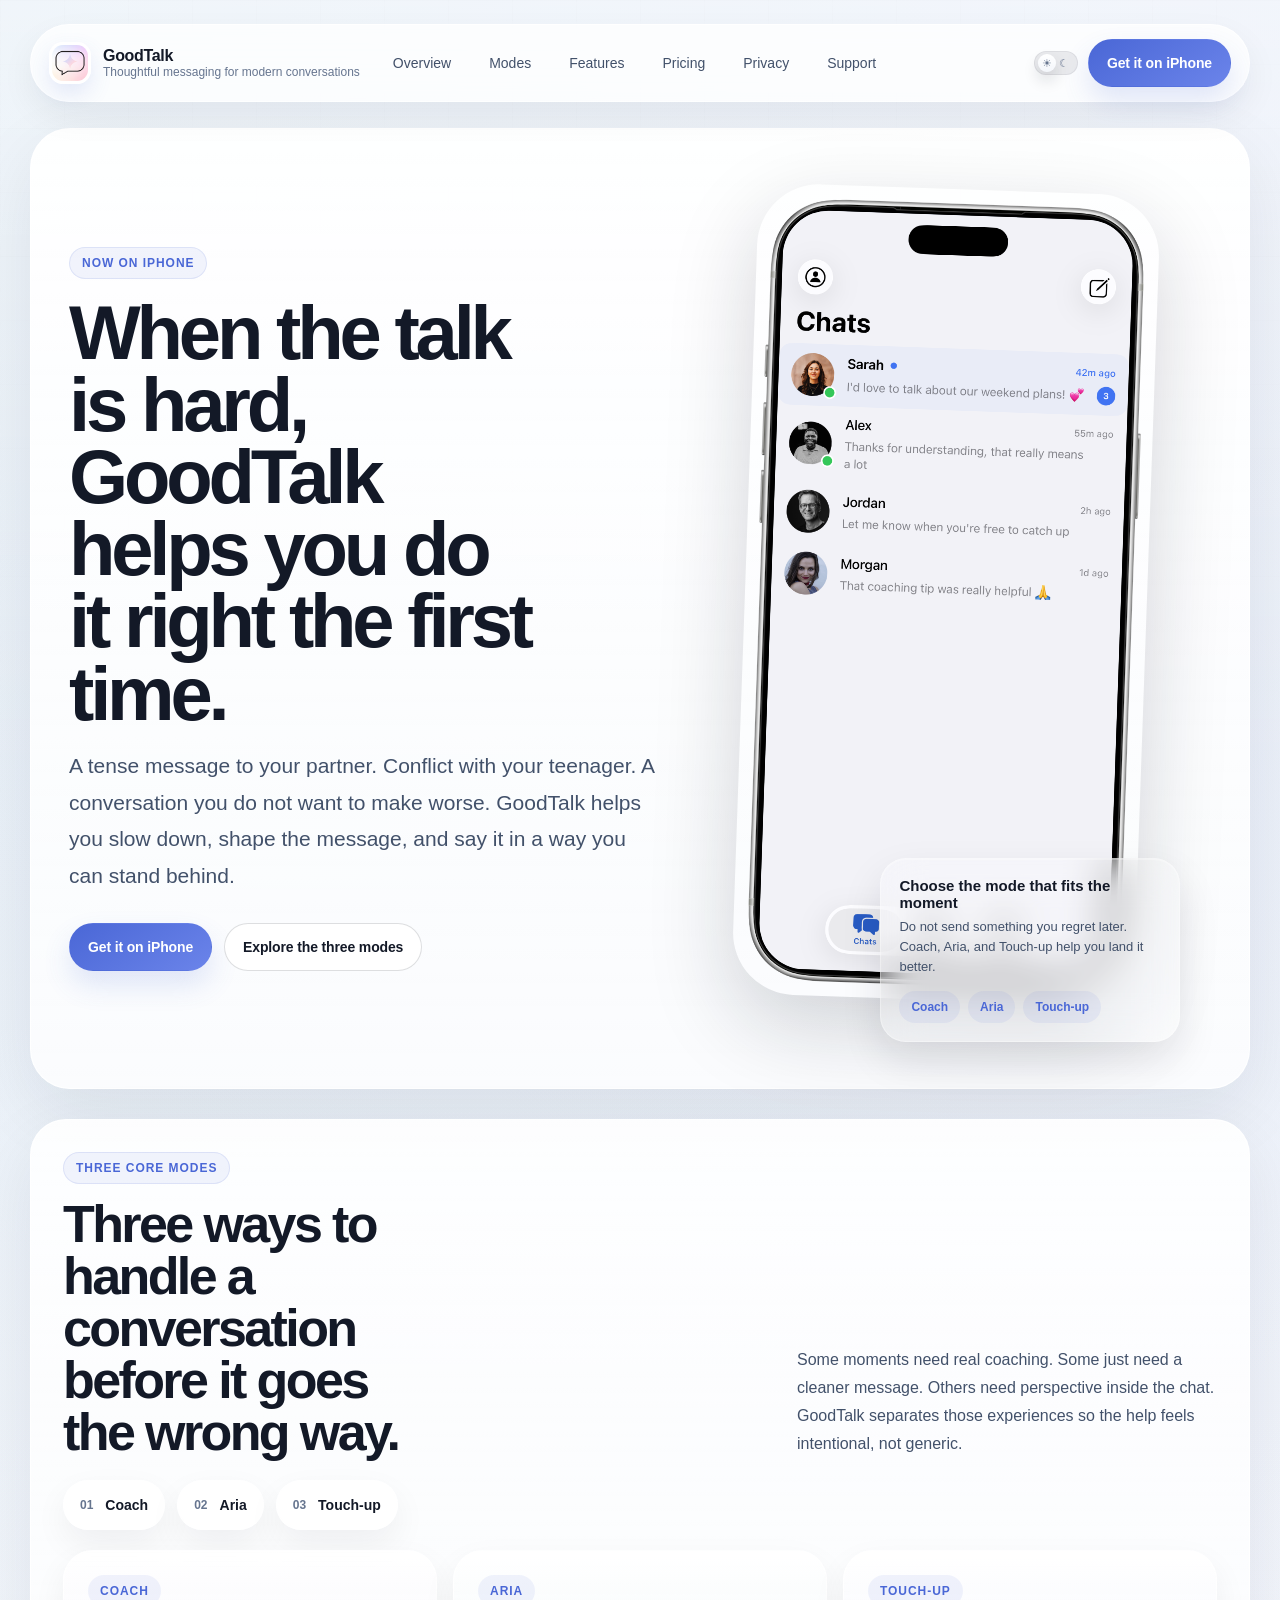
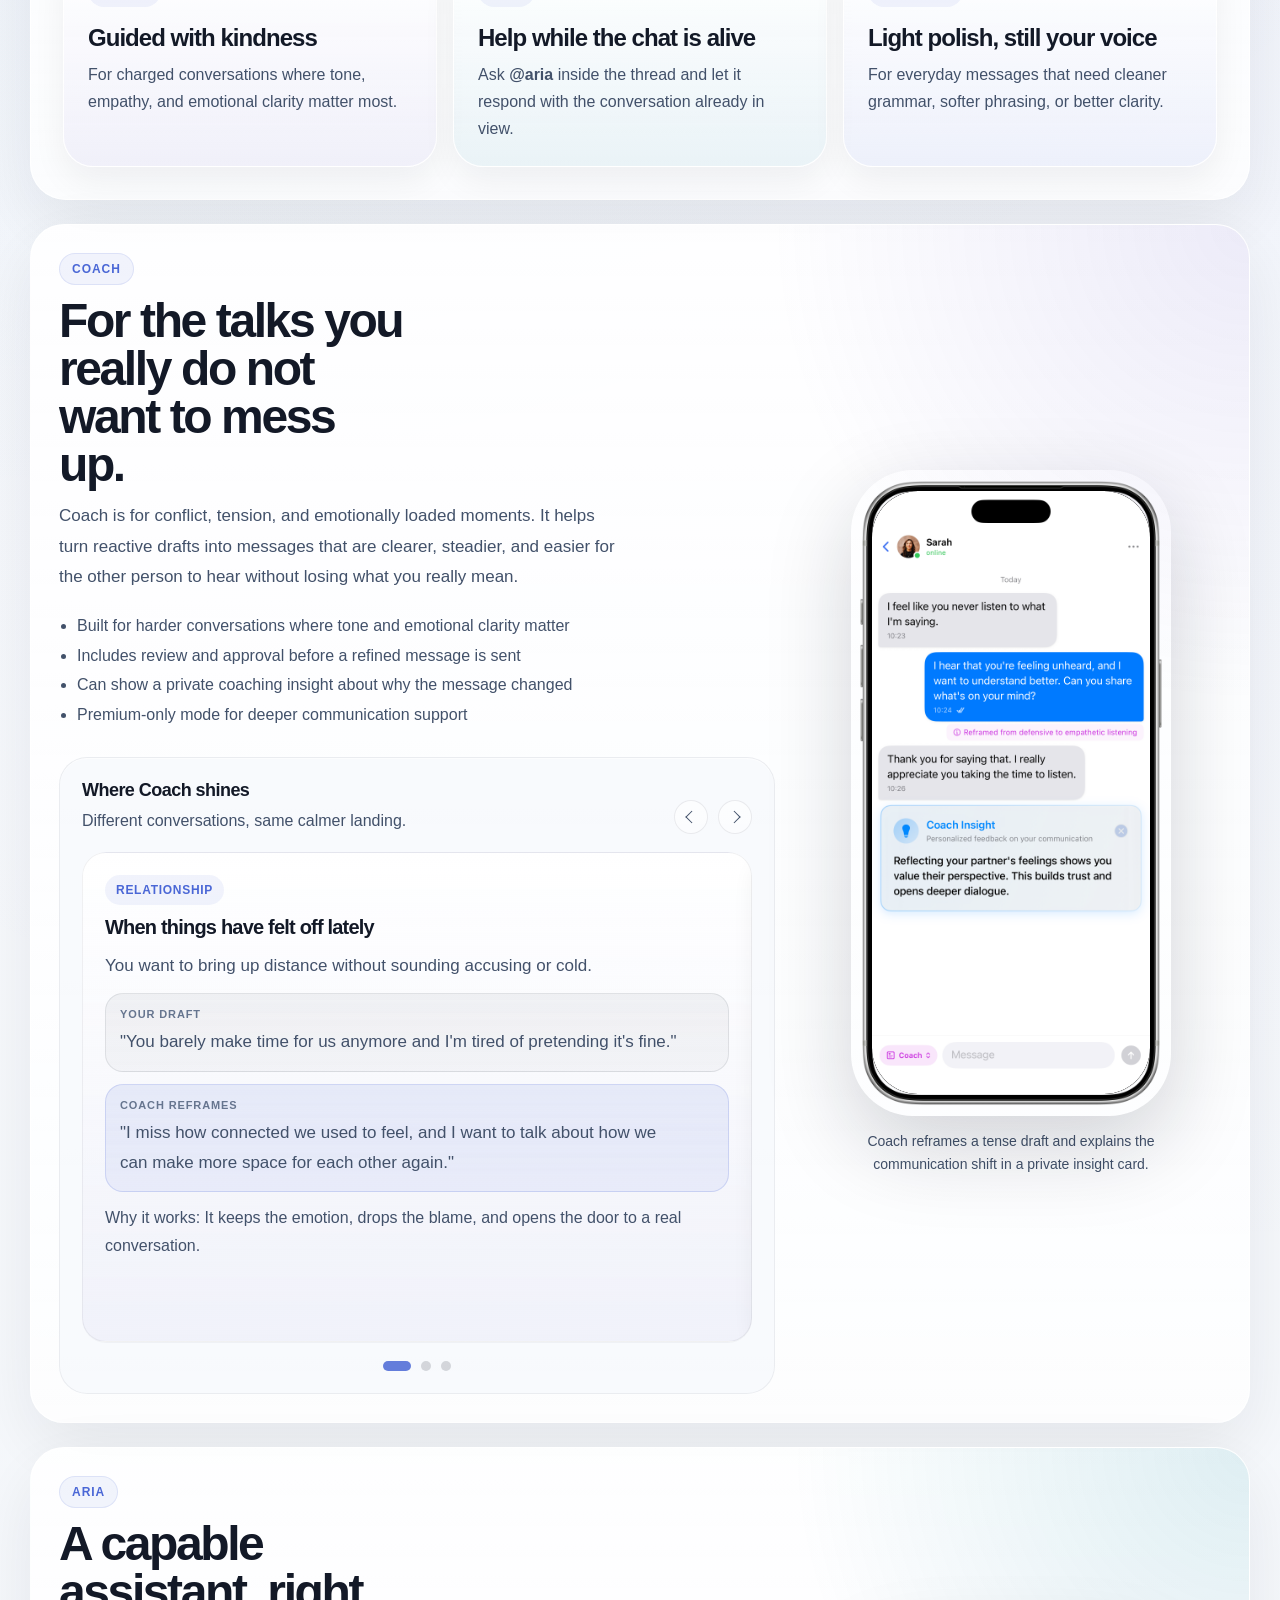
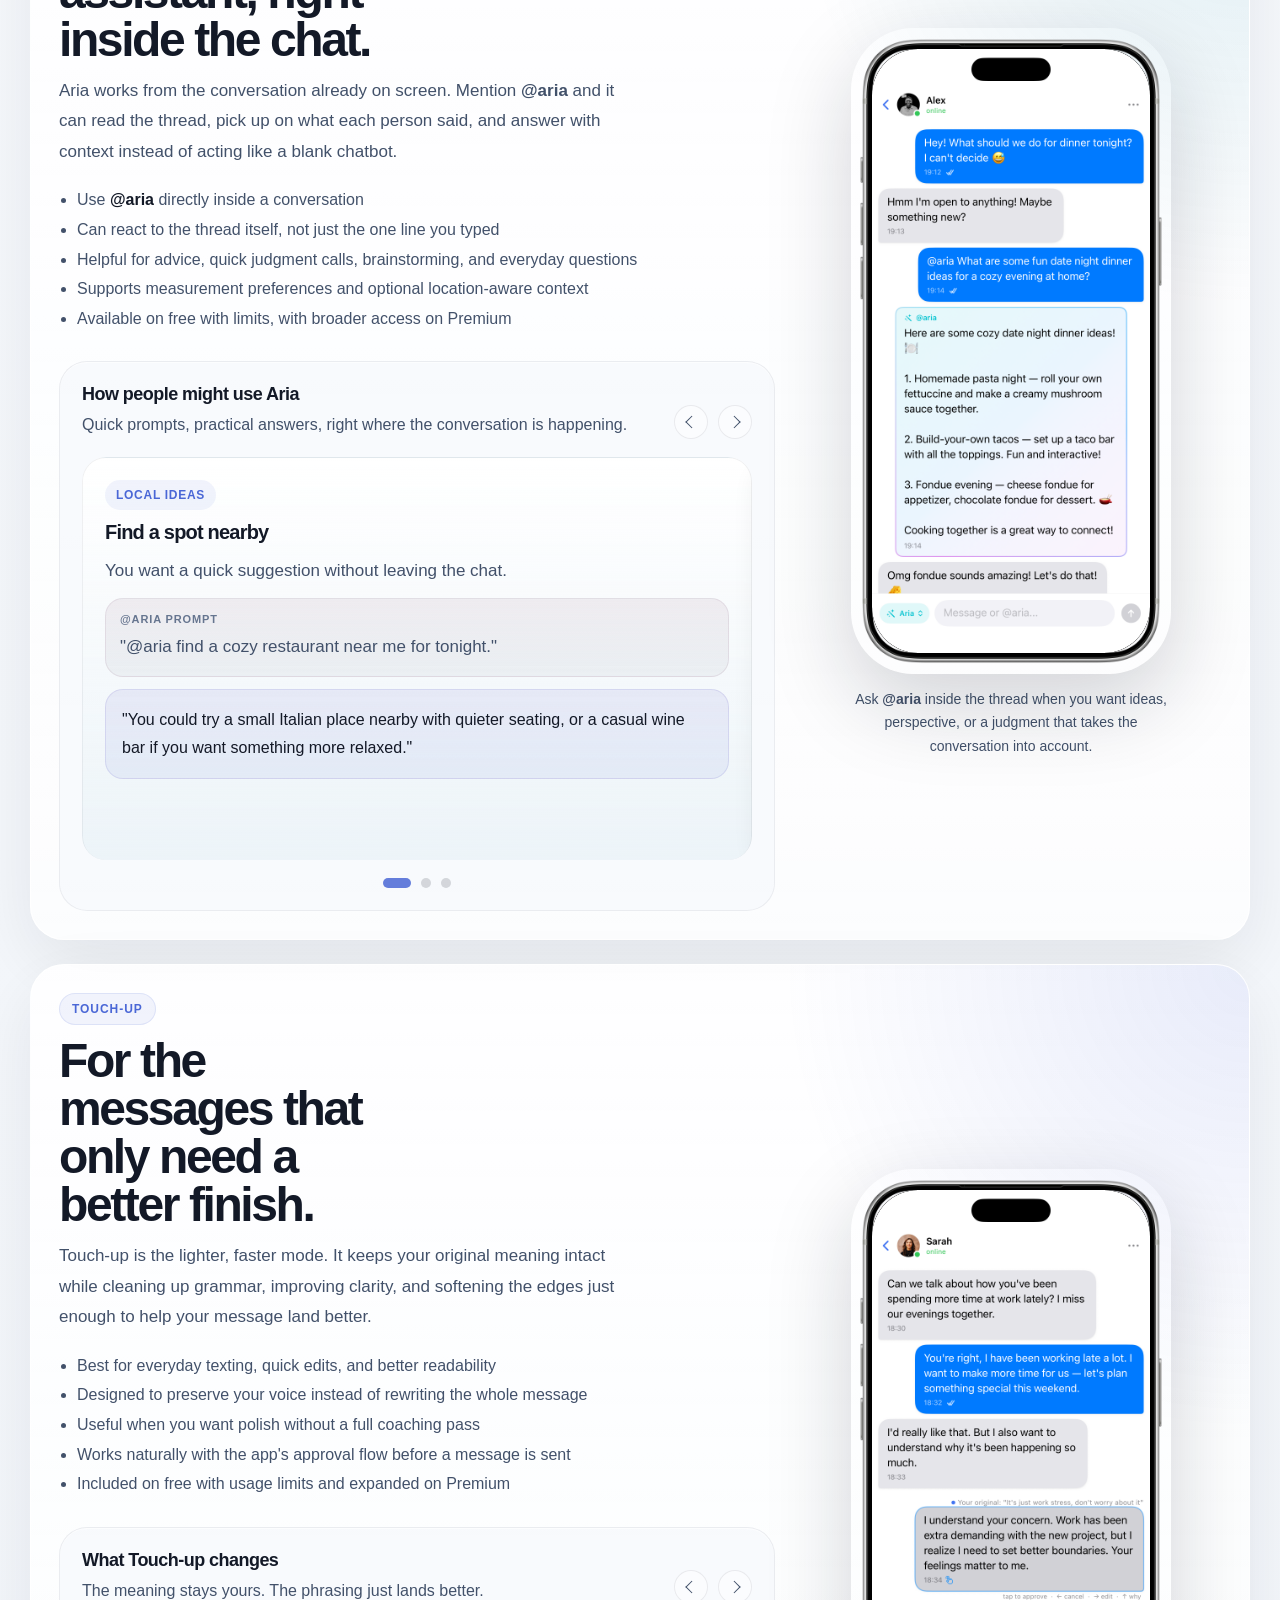
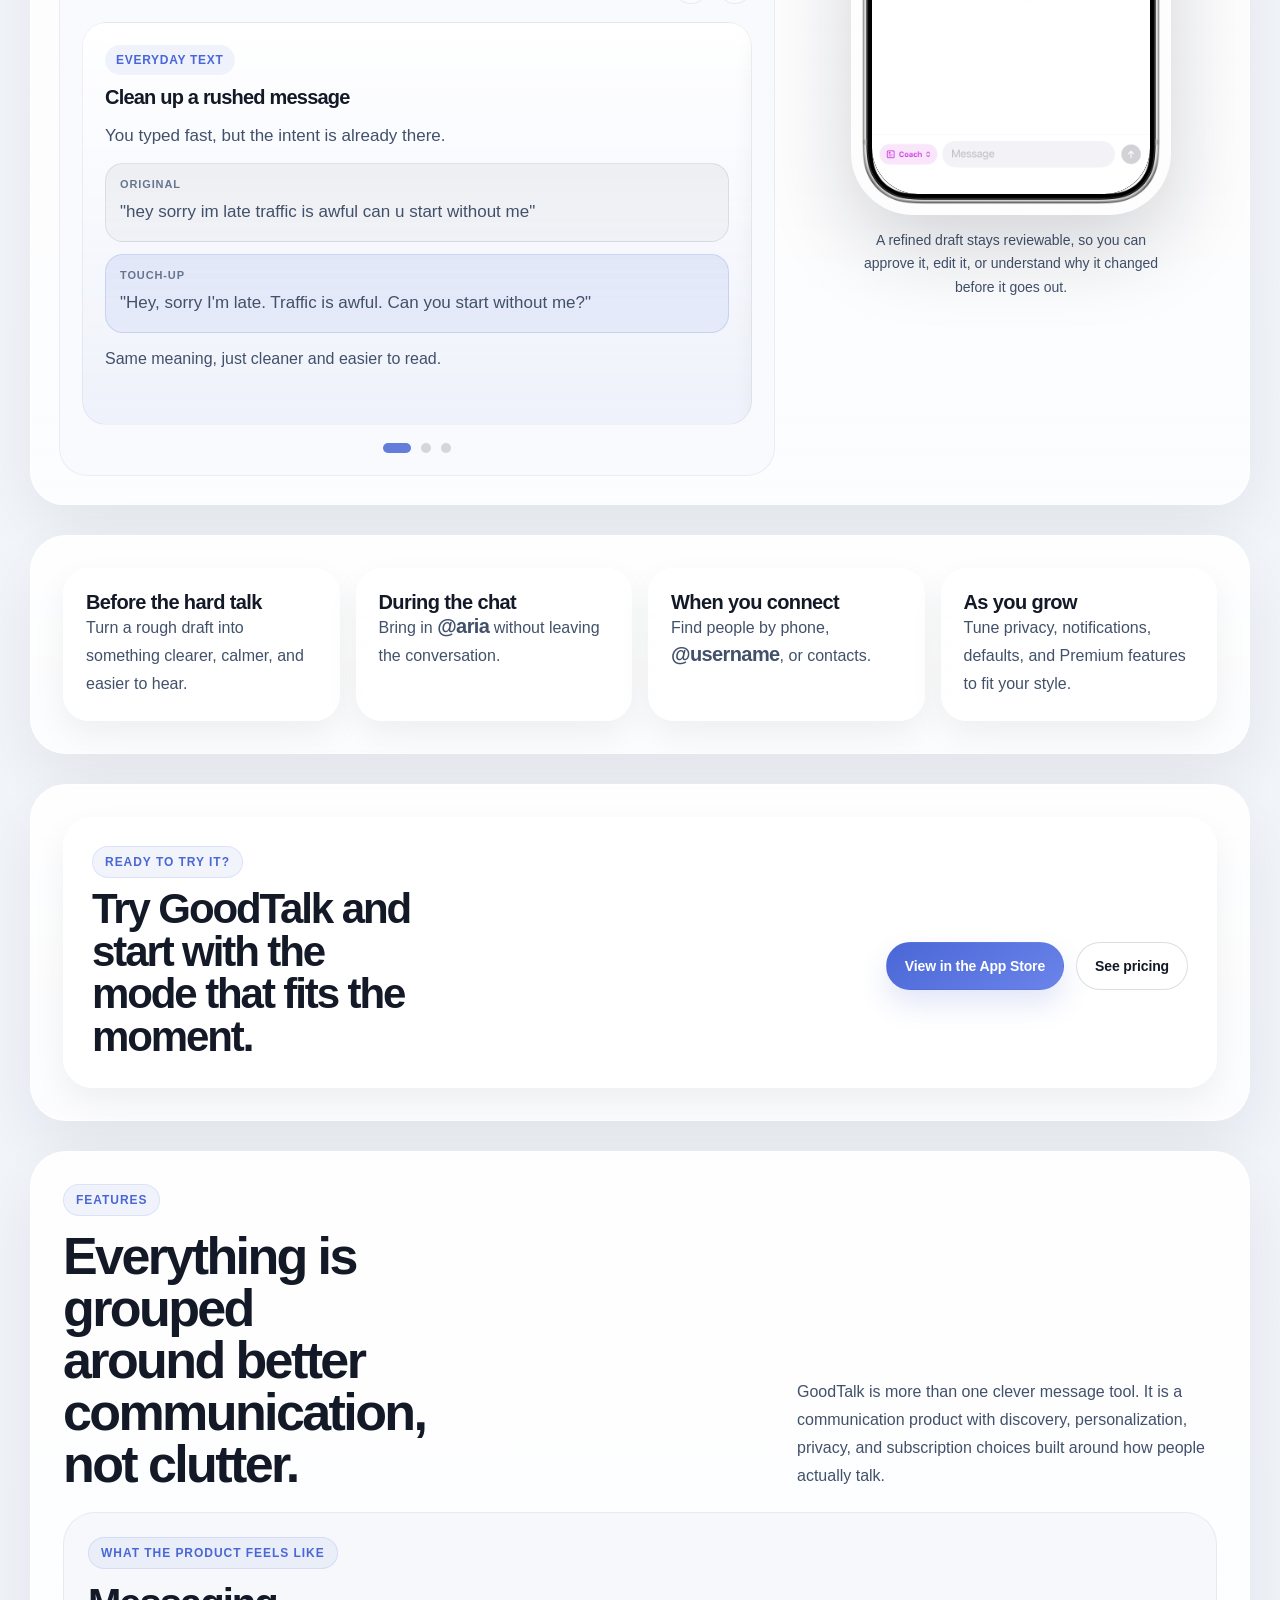
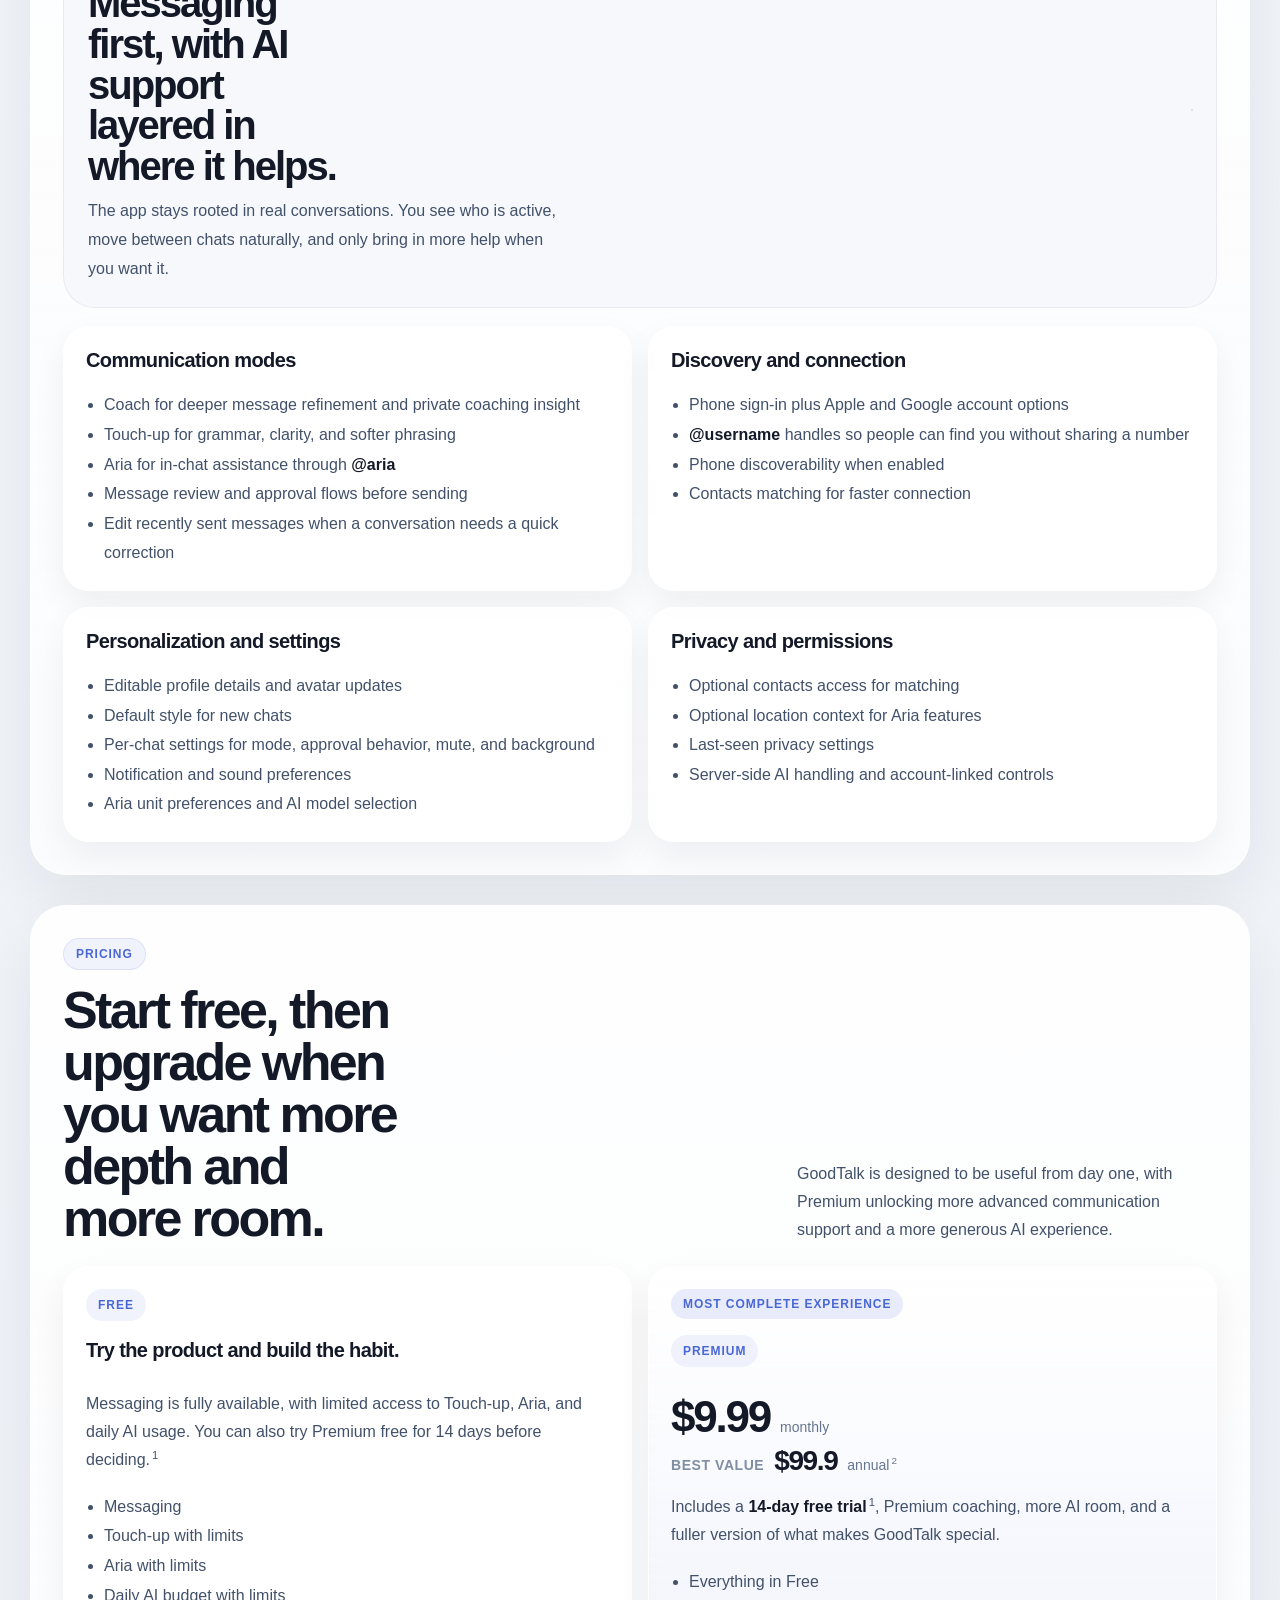
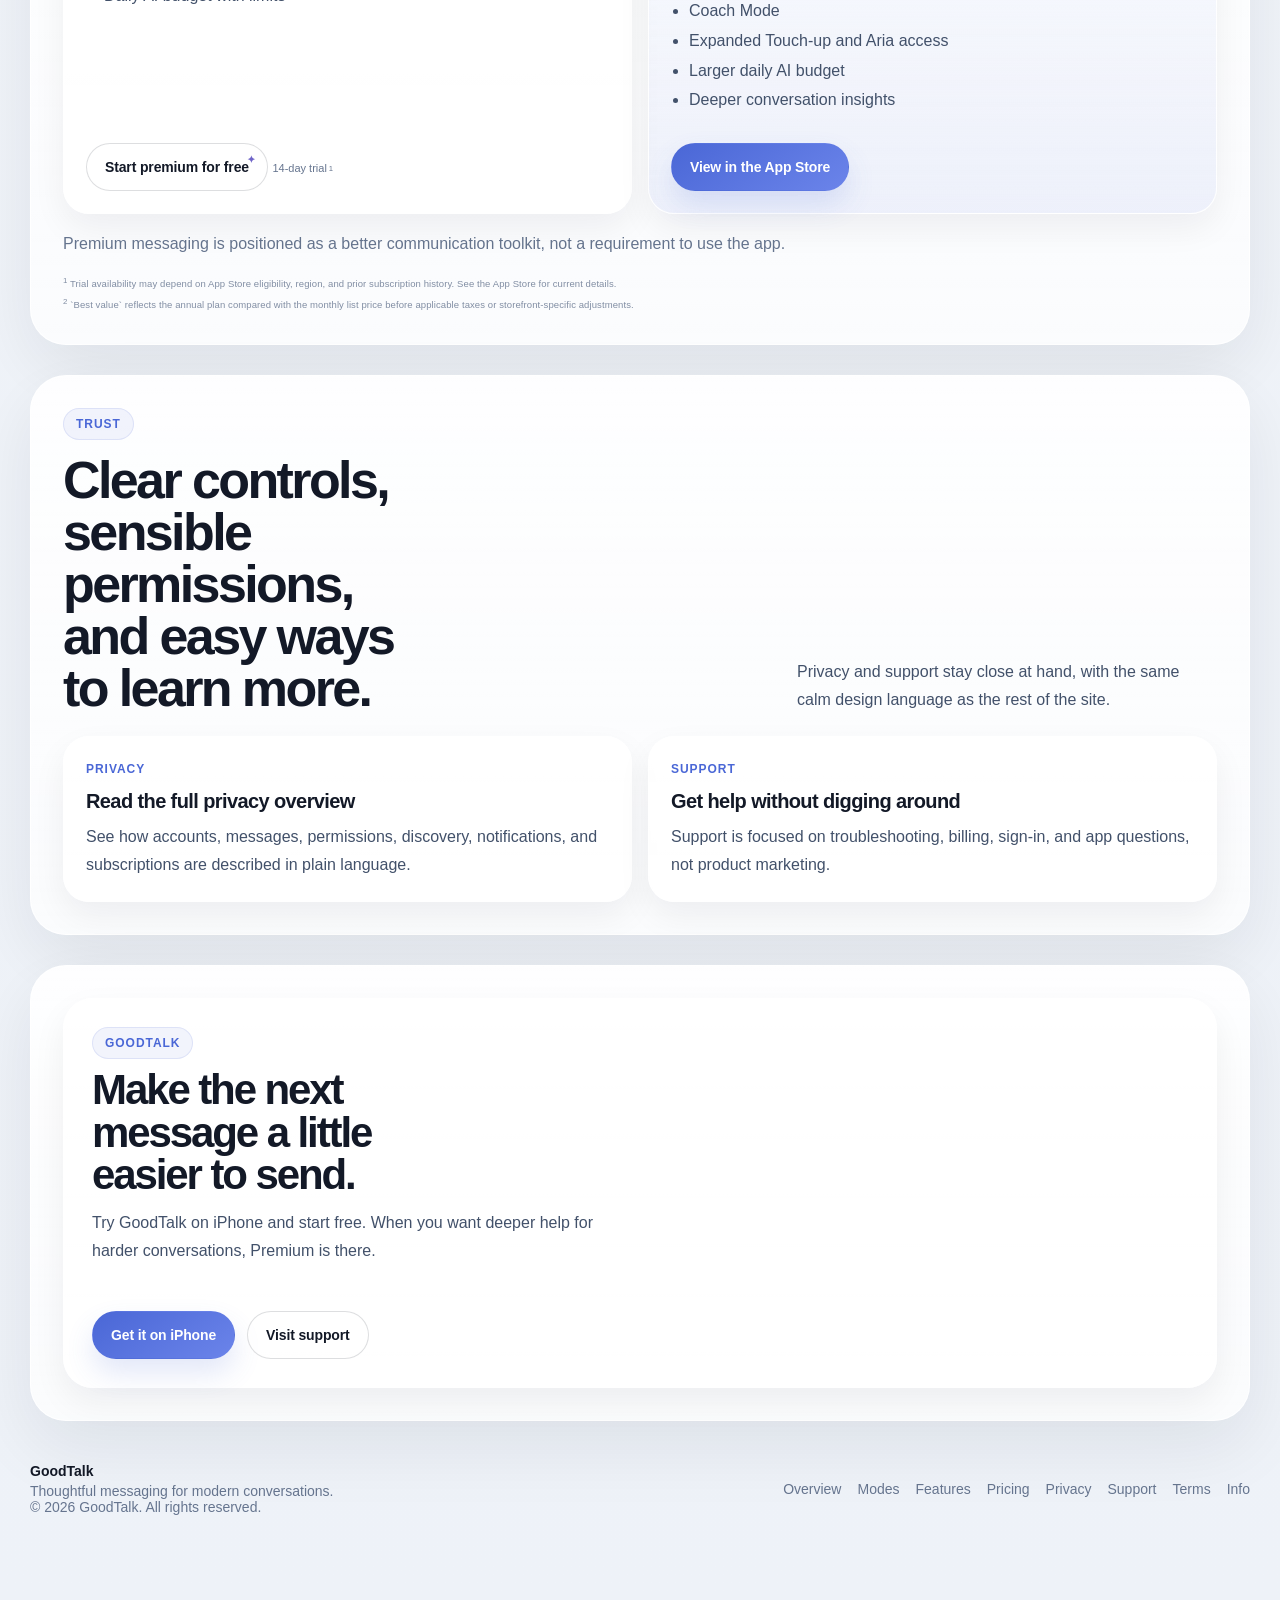
==== commit cc6c1df1: "Enhance README and index.html for clarity and completeness by adding missing features and refining d" ====
--- a/index.html
+++ b/index.html
@@ -511,6 +511,7 @@
             <li>Touch-up for grammar, clarity, and softer phrasing</li>
             <li>Aria for in-chat assistance through <strong>@aria</strong></li>
             <li>Message review and approval flows before sending</li>
+            <li>Edit recently sent messages when a conversation needs a quick correction</li>
           </ul>
         </article>
 
@@ -527,6 +528,7 @@
         <article class="category-card">
           <h3>Personalization and settings</h3>
           <ul class="feature-list">
+            <li>Editable profile details and avatar updates</li>
             <li>Default style for new chats</li>
             <li>Per-chat settings for mode, approval behavior, mute, and background</li>
             <li>Notification and sound preferences</li>
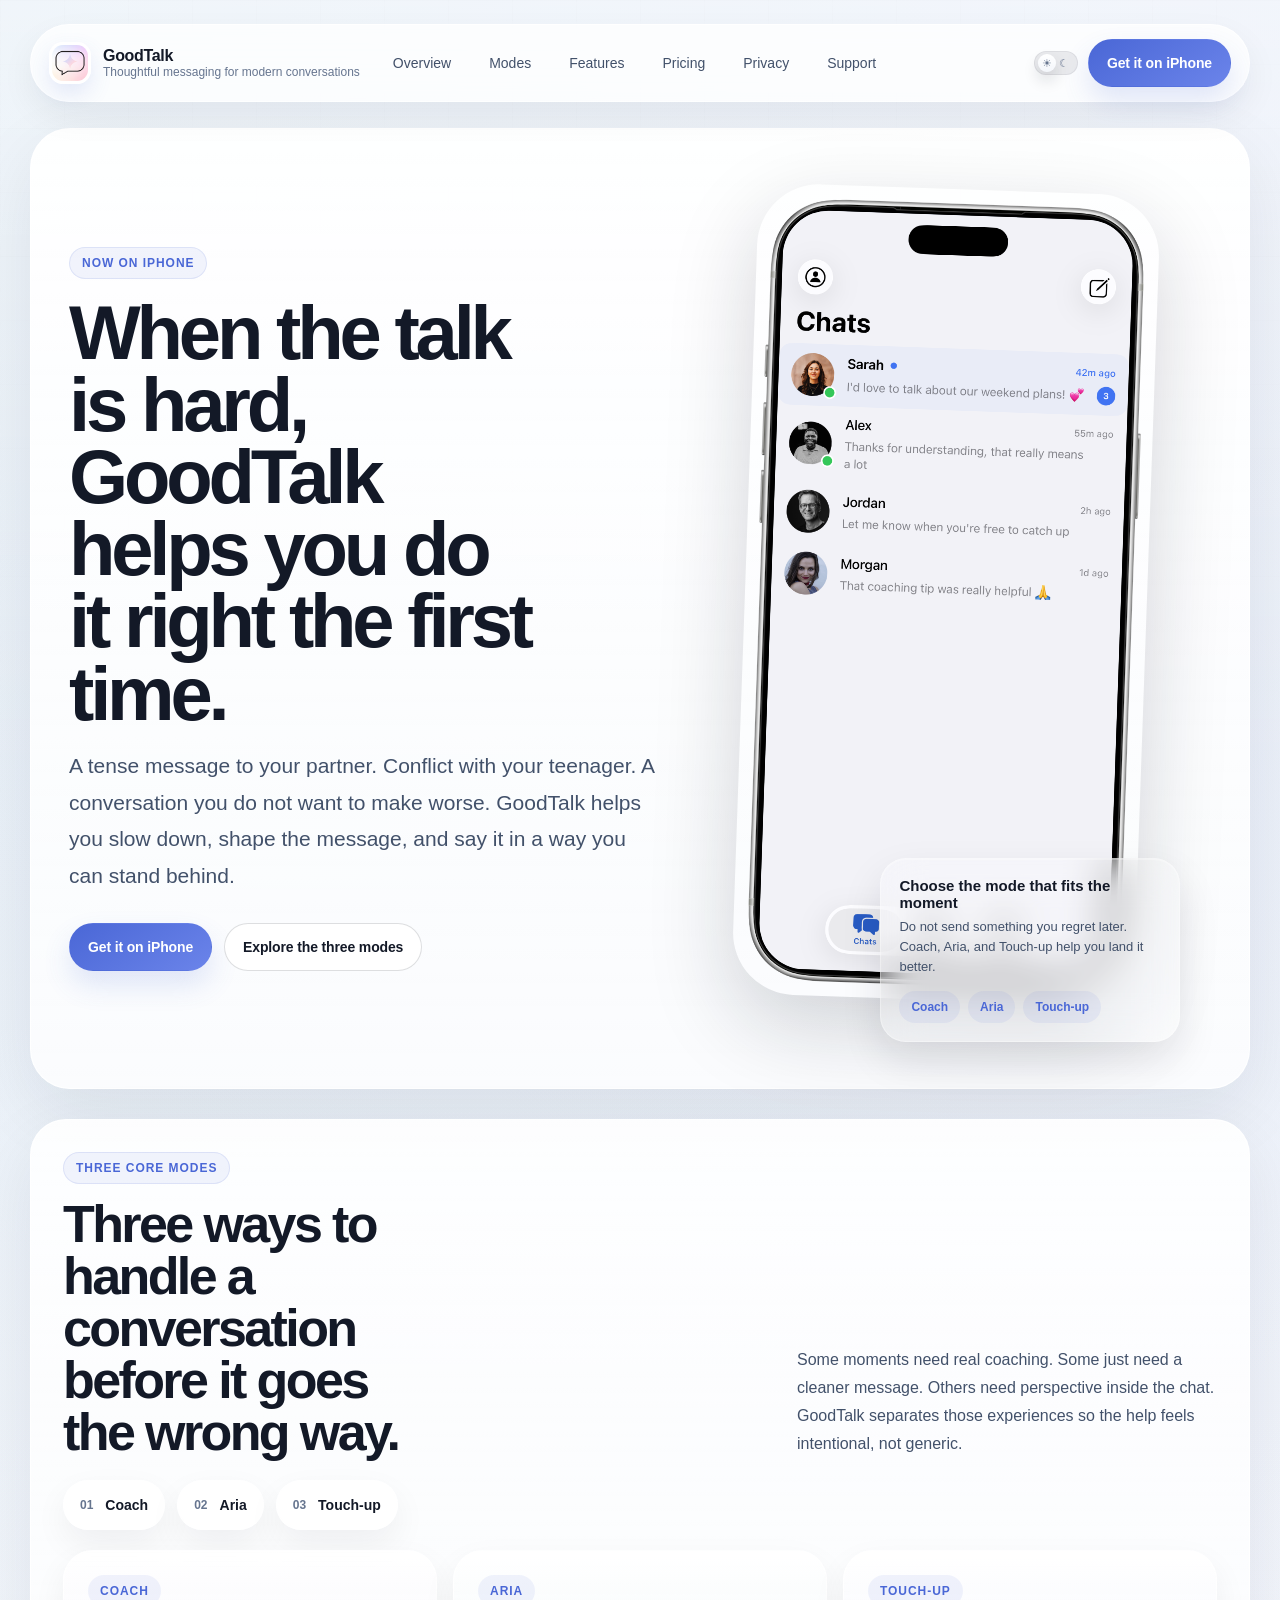
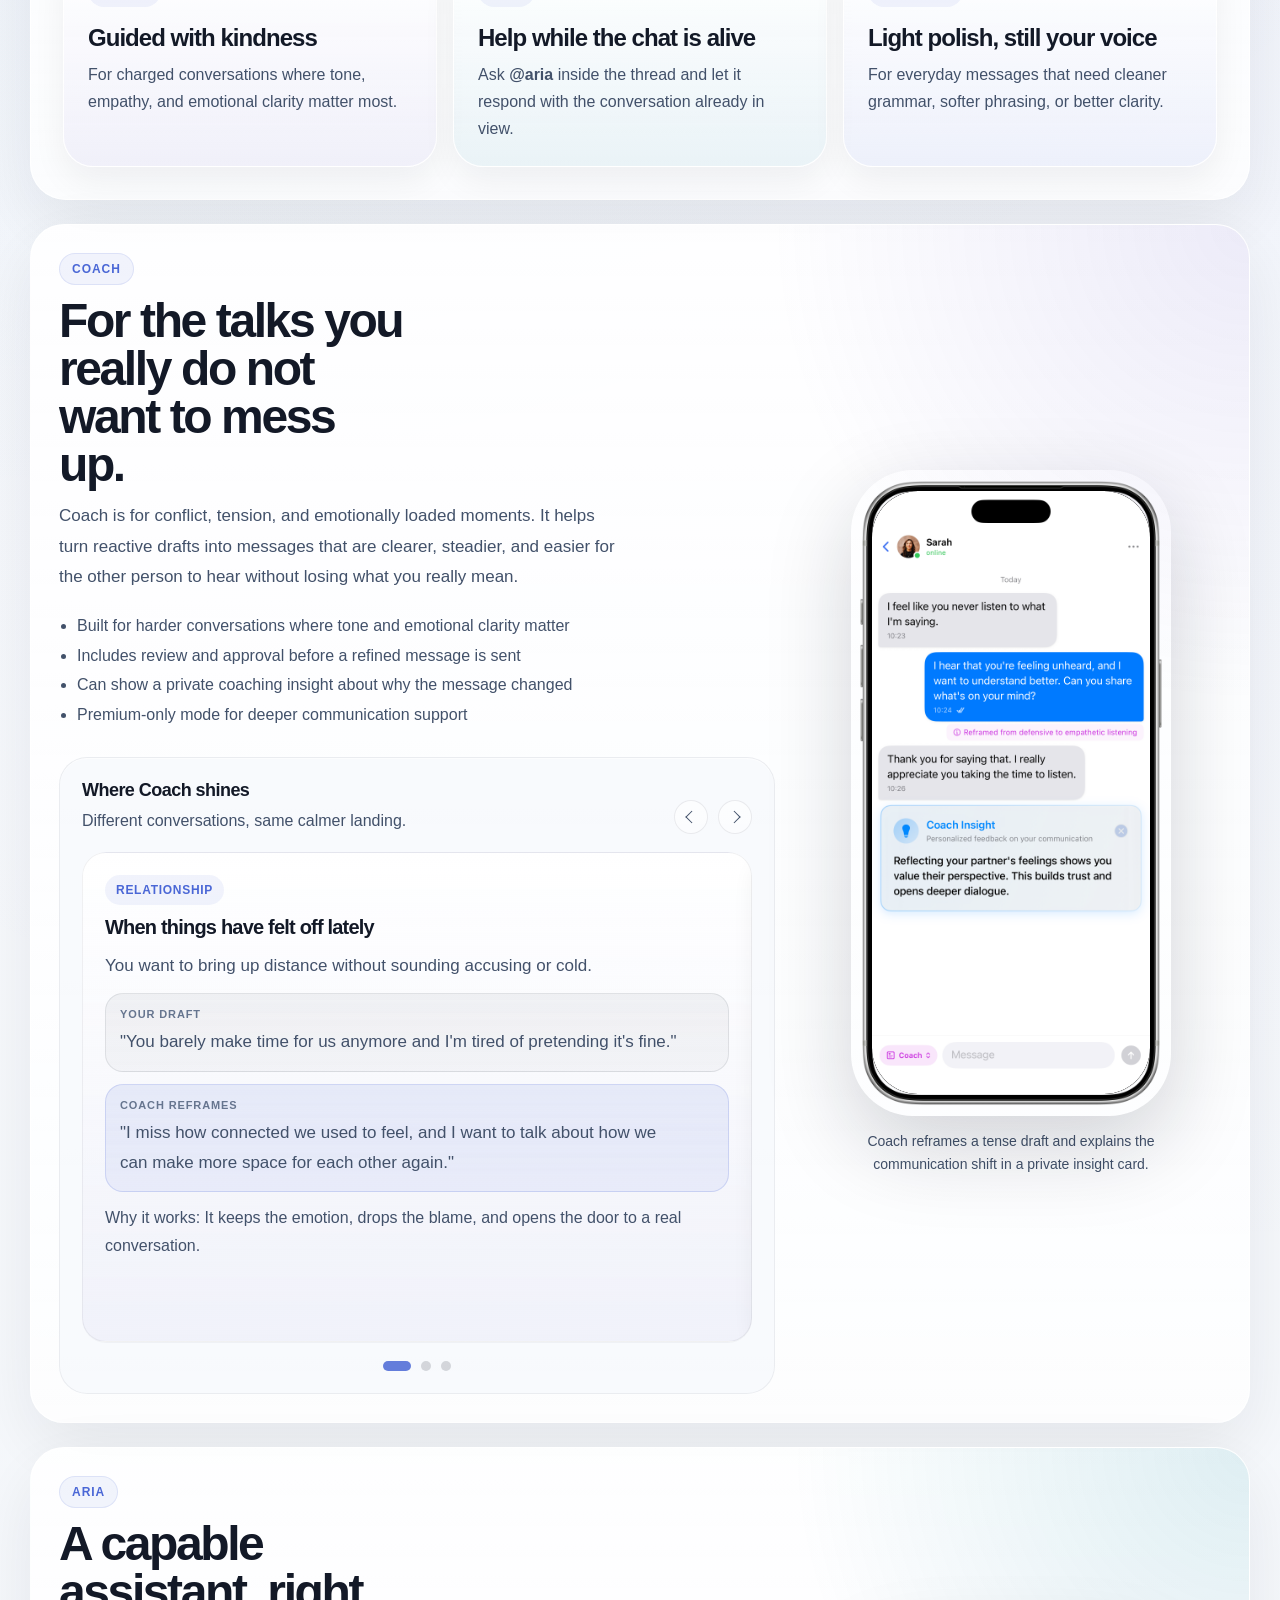
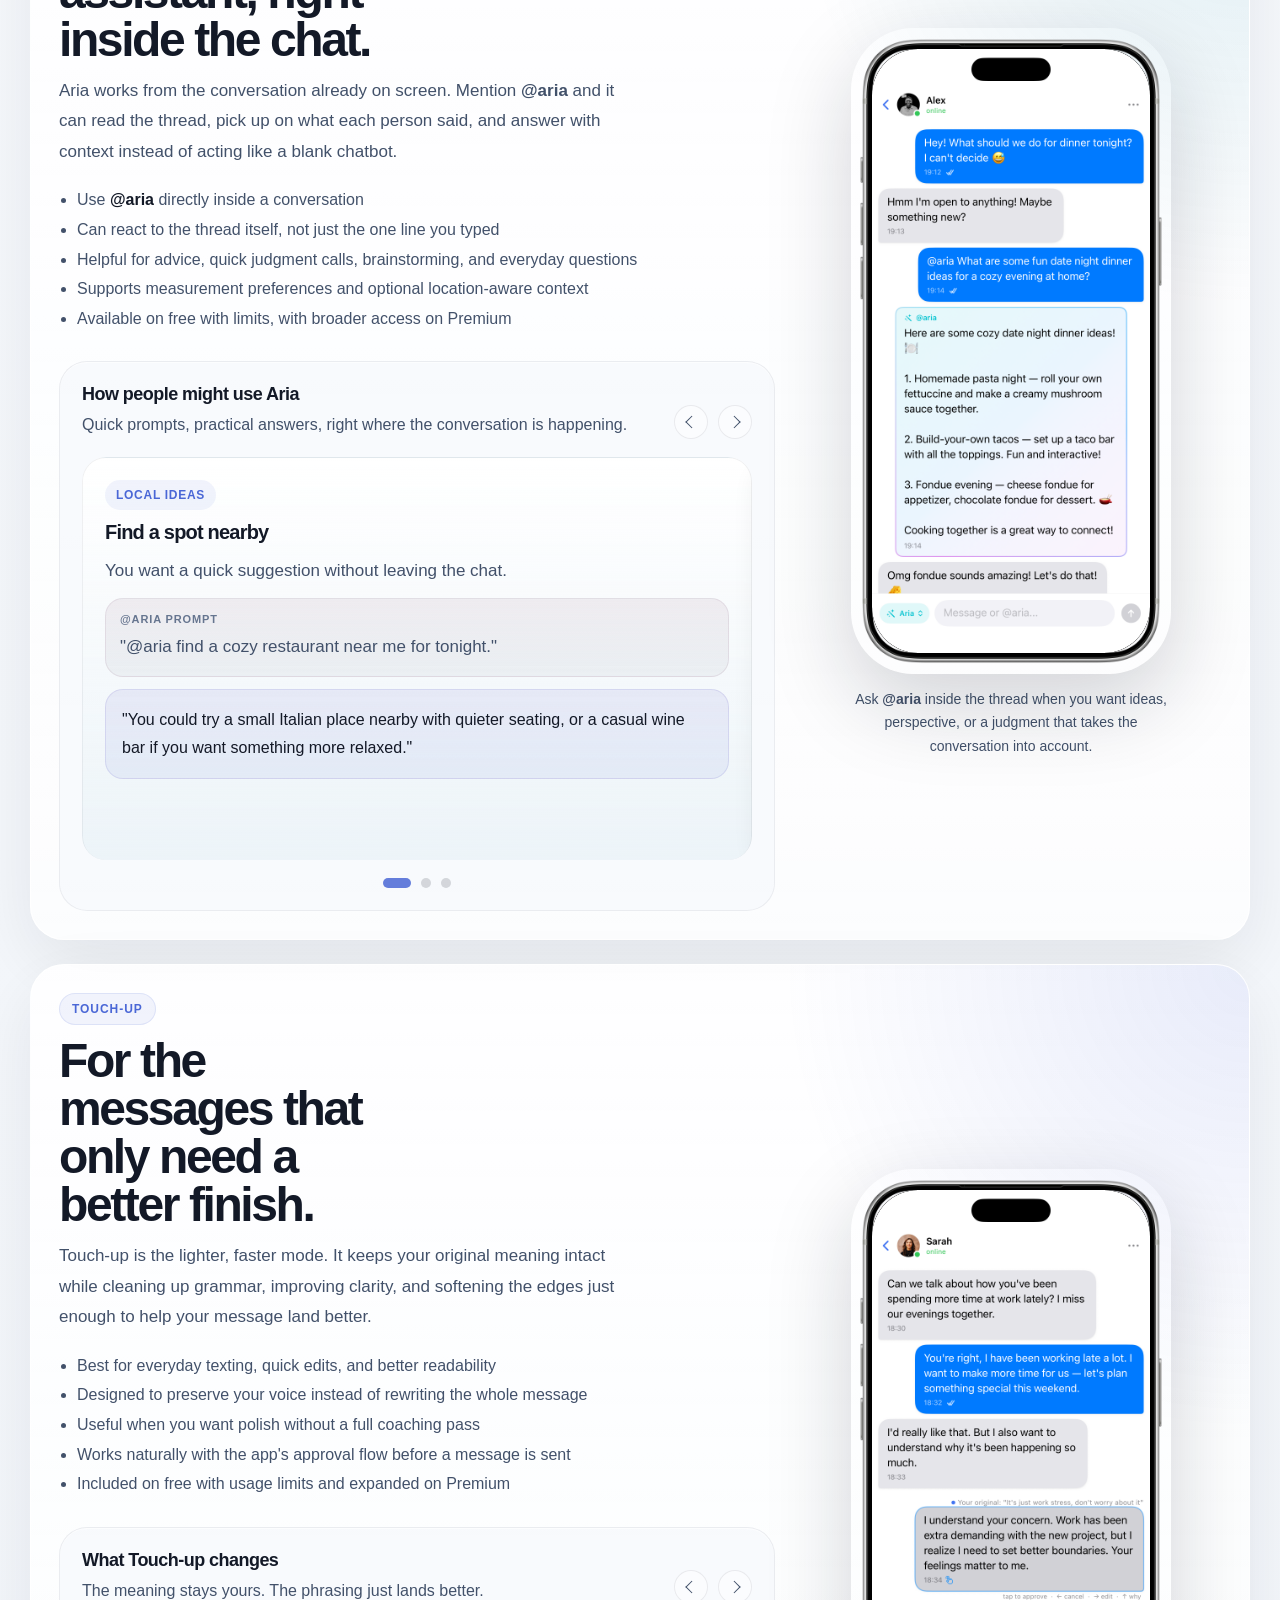
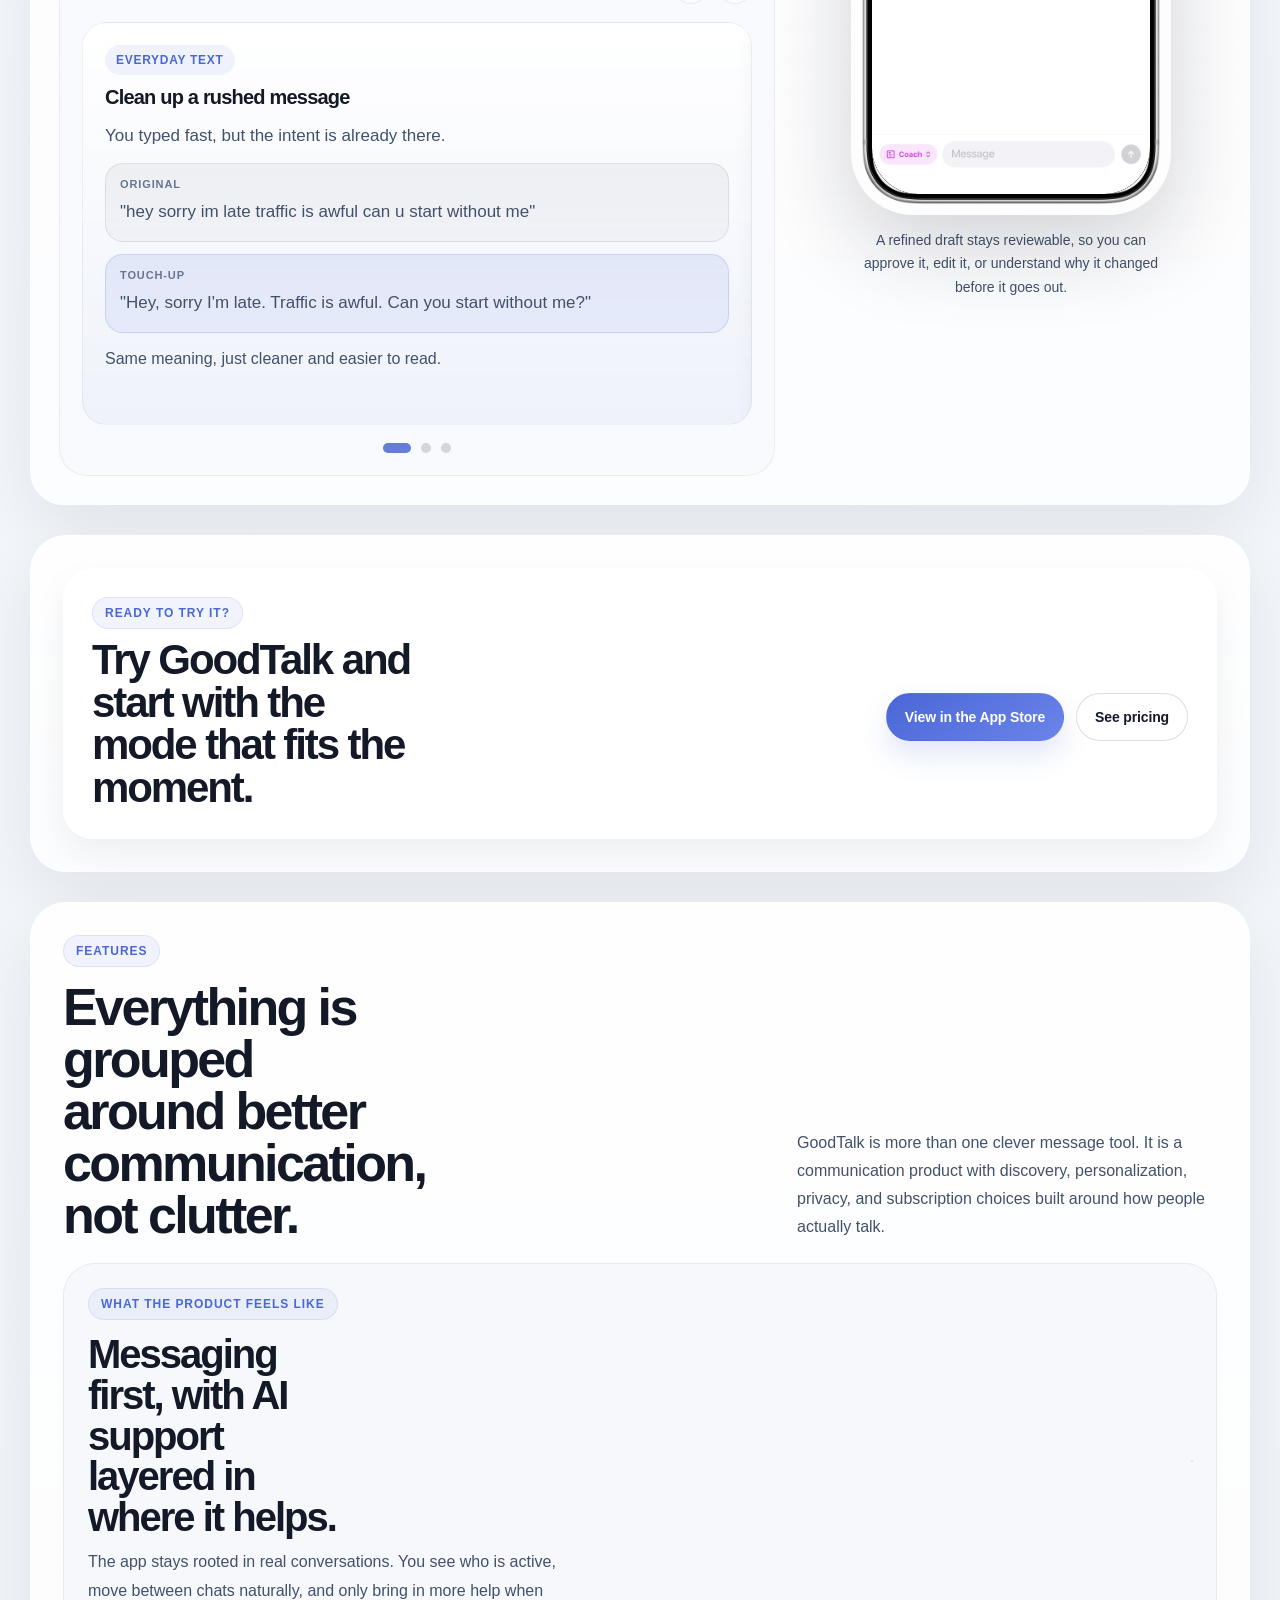
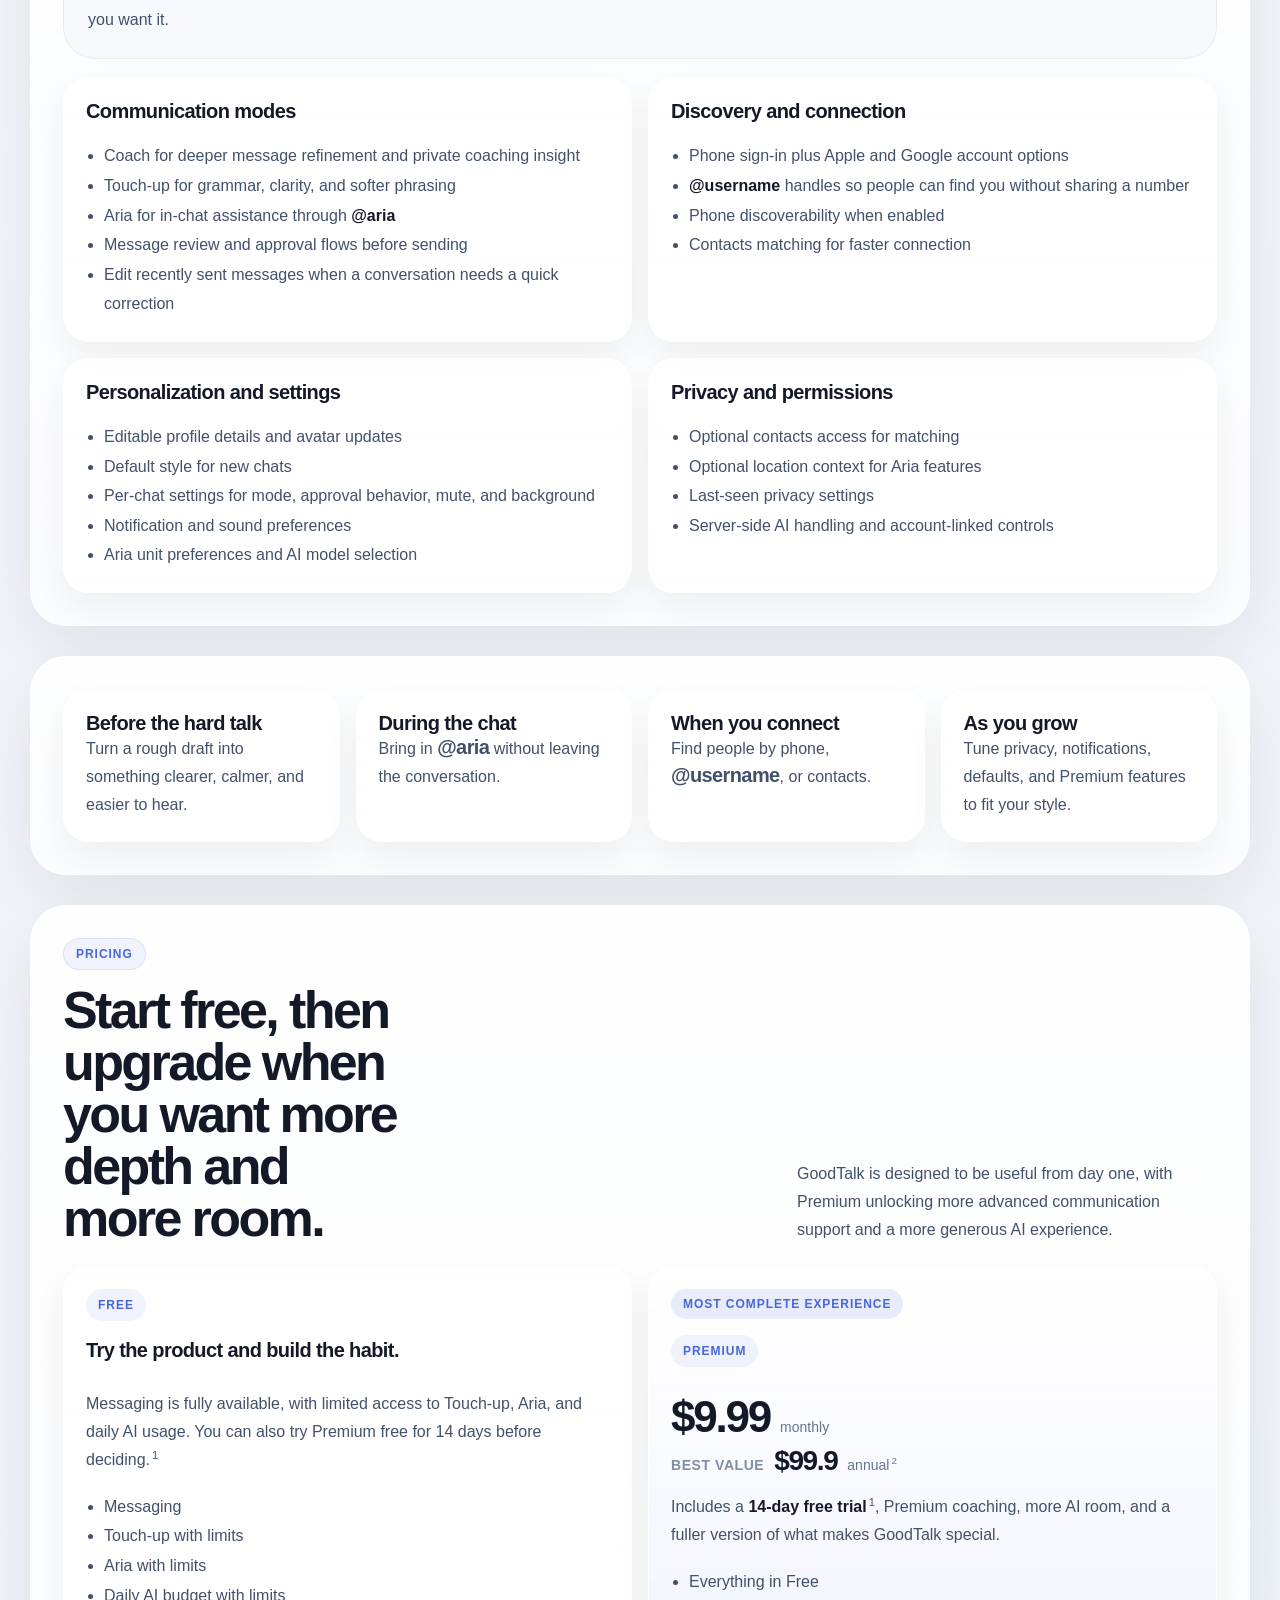
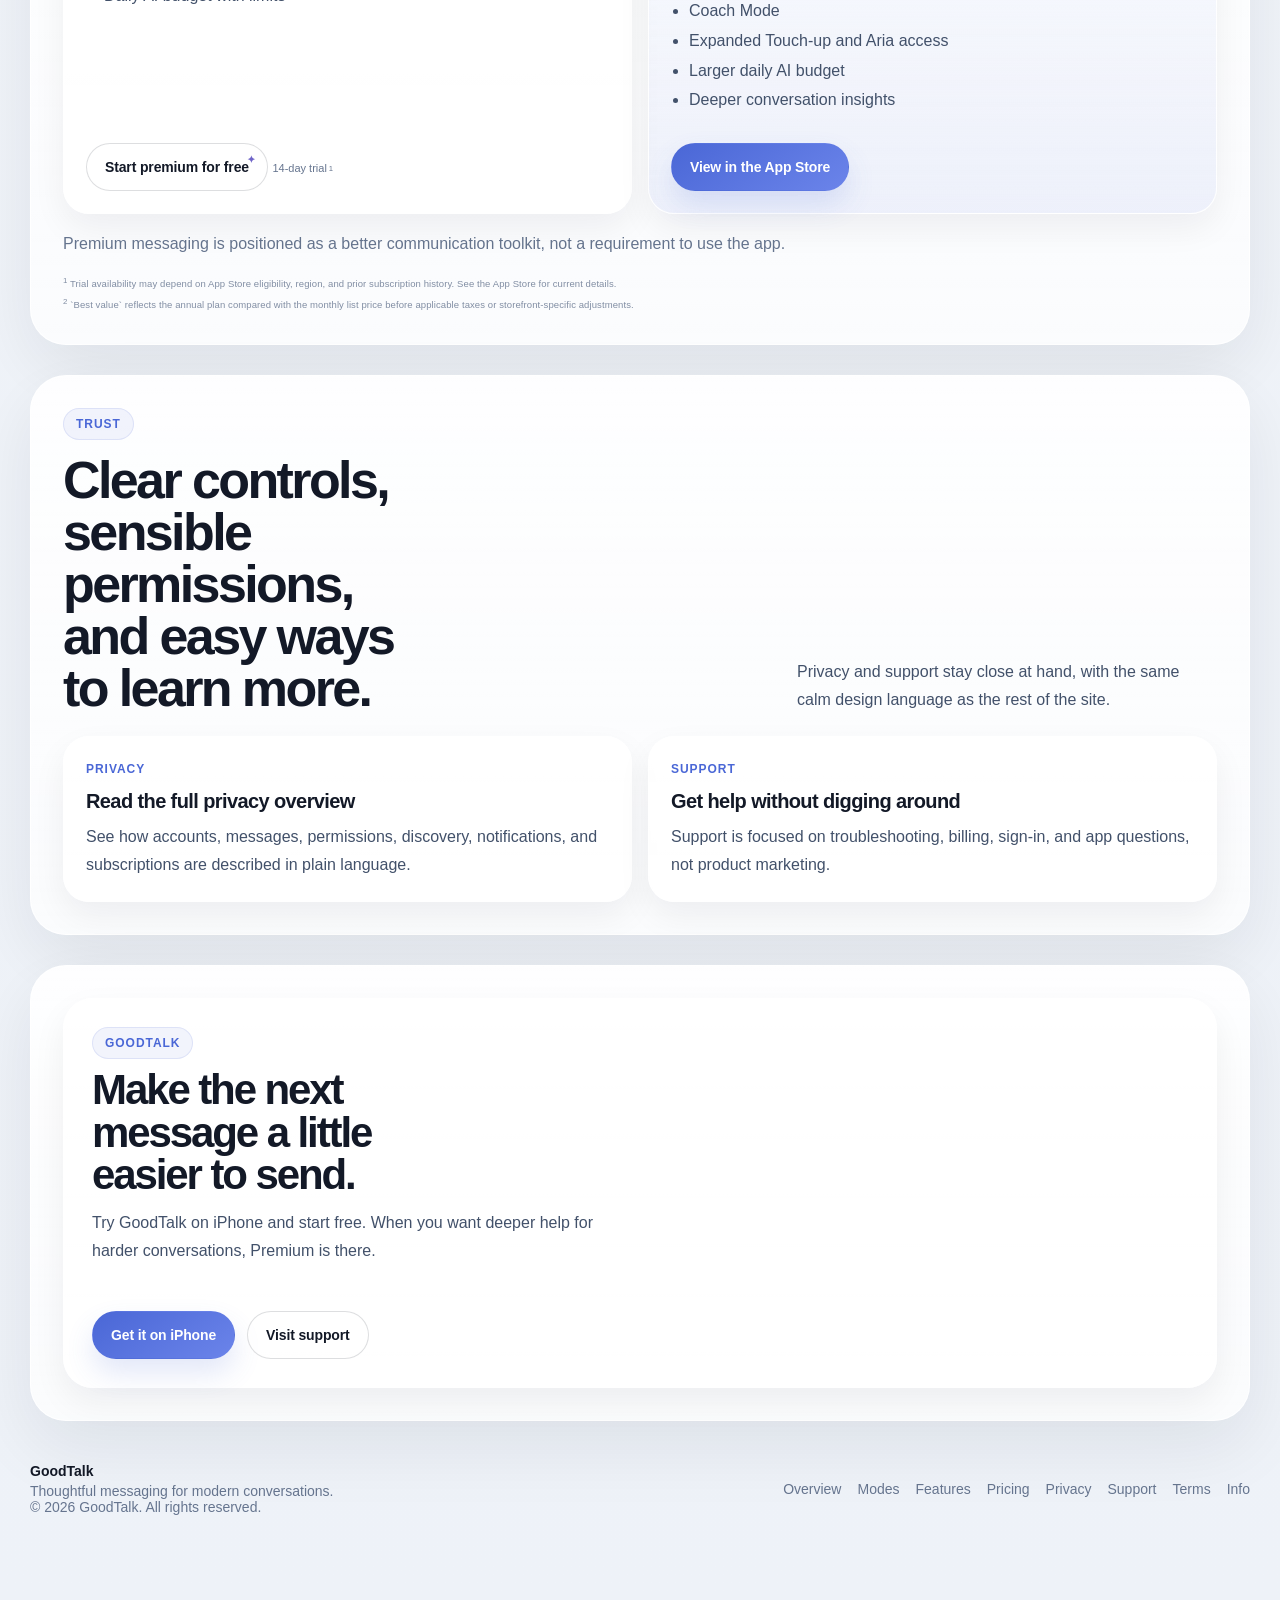
==== commit 28a14843: "Reorganize and enhance introductory content section for improved clarity and engagement" ====
--- a/index.html
+++ b/index.html
@@ -439,27 +439,6 @@
     </section>
 
     <section class="section section-shell reveal">
-      <div class="intro-grid">
-      <div class="intro-card">
-        <strong>Before the hard talk</strong>
-        <p>Turn a rough draft into something clearer, calmer, and easier to hear.</p>
-      </div>
-      <div class="intro-card">
-        <strong>During the chat</strong>
-        <p>Bring in <strong>@aria</strong> without leaving the conversation.</p>
-      </div>
-      <div class="intro-card">
-        <strong>When you connect</strong>
-        <p>Find people by phone, <strong>@username</strong>, or contacts.</p>
-      </div>
-      <div class="intro-card">
-        <strong>As you grow</strong>
-        <p>Tune privacy, notifications, defaults, and Premium features to fit your style.</p>
-      </div>
-      </div>
-    </section>
-
-    <section class="section section-shell reveal">
       <div class="cta-panel cta-panel-inline">
         <div>
           <span class="section-kicker">Ready to try it?</span>
@@ -545,6 +524,27 @@
             <li>Server-side AI handling and account-linked controls</li>
           </ul>
         </article>
+      </div>
+    </section>
+
+    <section class="section section-shell reveal">
+      <div class="intro-grid">
+        <div class="intro-card">
+          <strong>Before the hard talk</strong>
+          <p>Turn a rough draft into something clearer, calmer, and easier to hear.</p>
+        </div>
+        <div class="intro-card">
+          <strong>During the chat</strong>
+          <p>Bring in <strong>@aria</strong> without leaving the conversation.</p>
+        </div>
+        <div class="intro-card">
+          <strong>When you connect</strong>
+          <p>Find people by phone, <strong>@username</strong>, or contacts.</p>
+        </div>
+        <div class="intro-card">
+          <strong>As you grow</strong>
+          <p>Tune privacy, notifications, defaults, and Premium features to fit your style.</p>
+        </div>
       </div>
     </section>
 
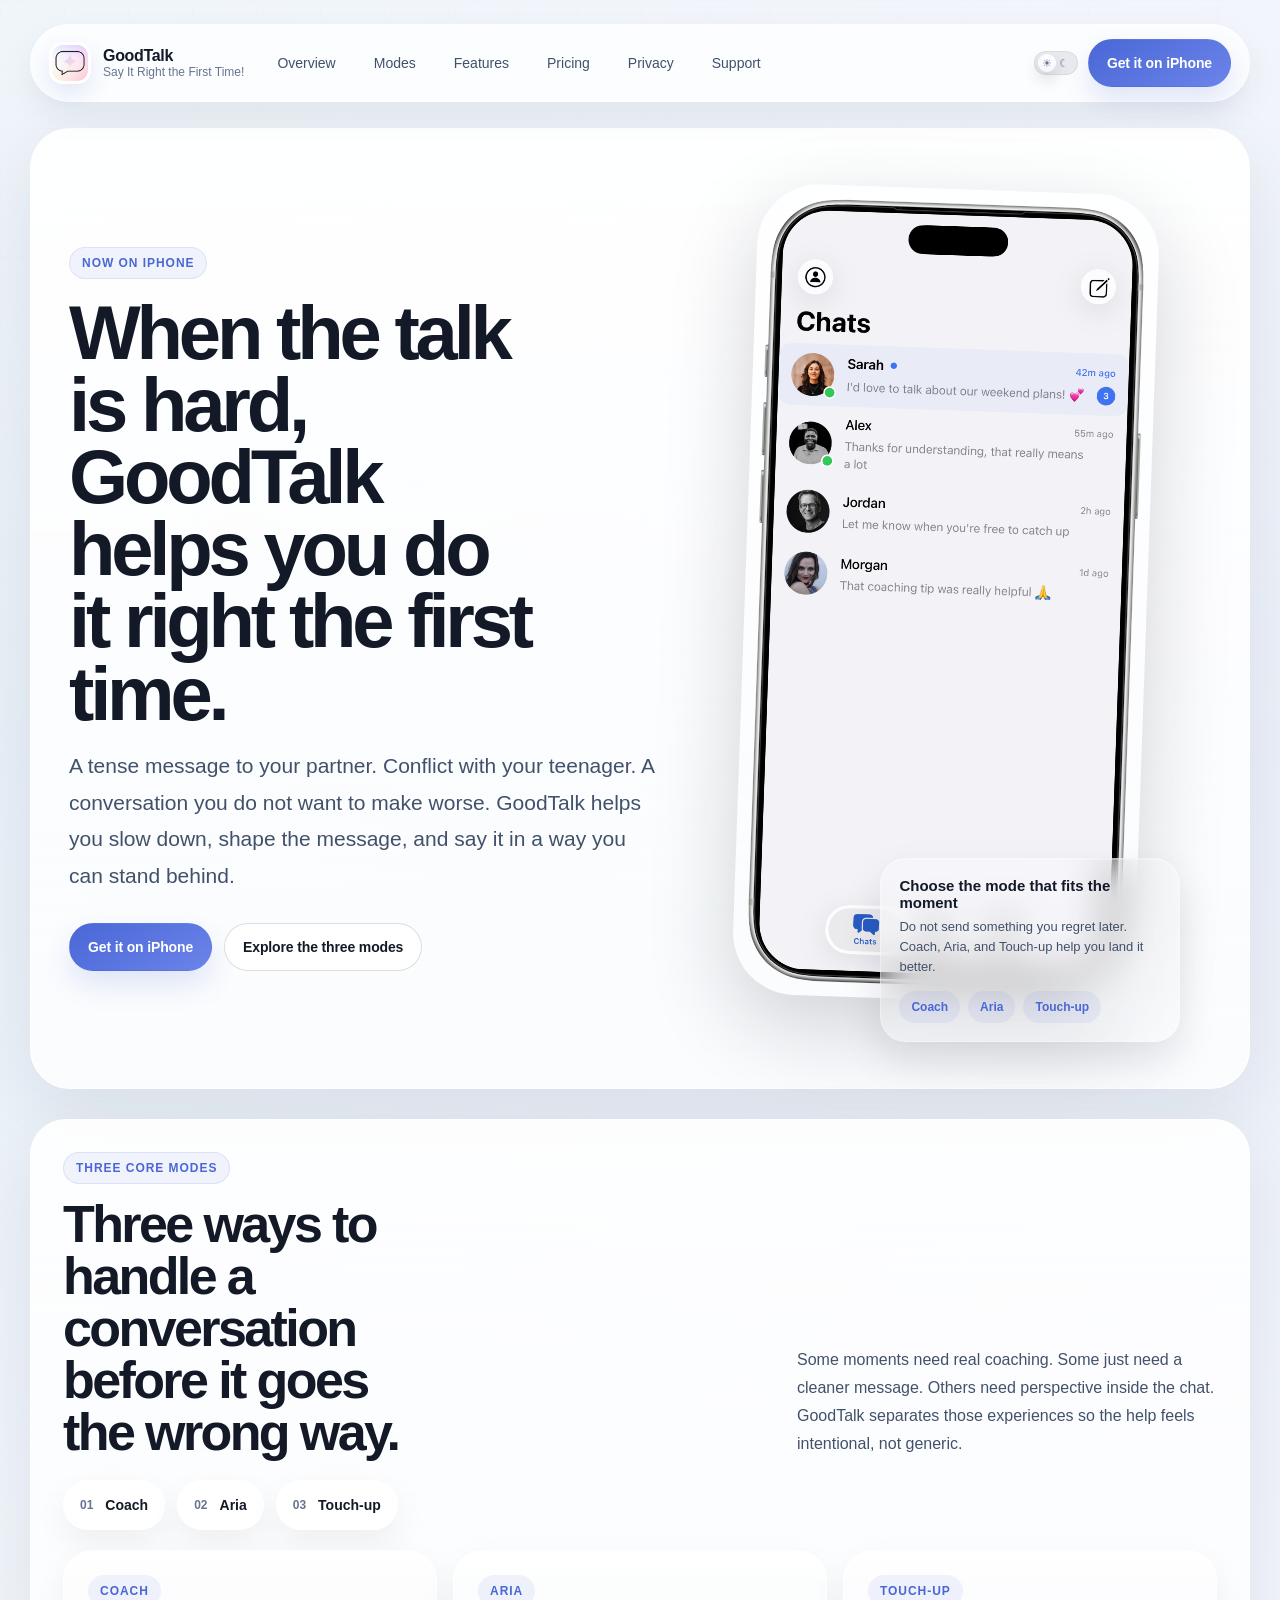
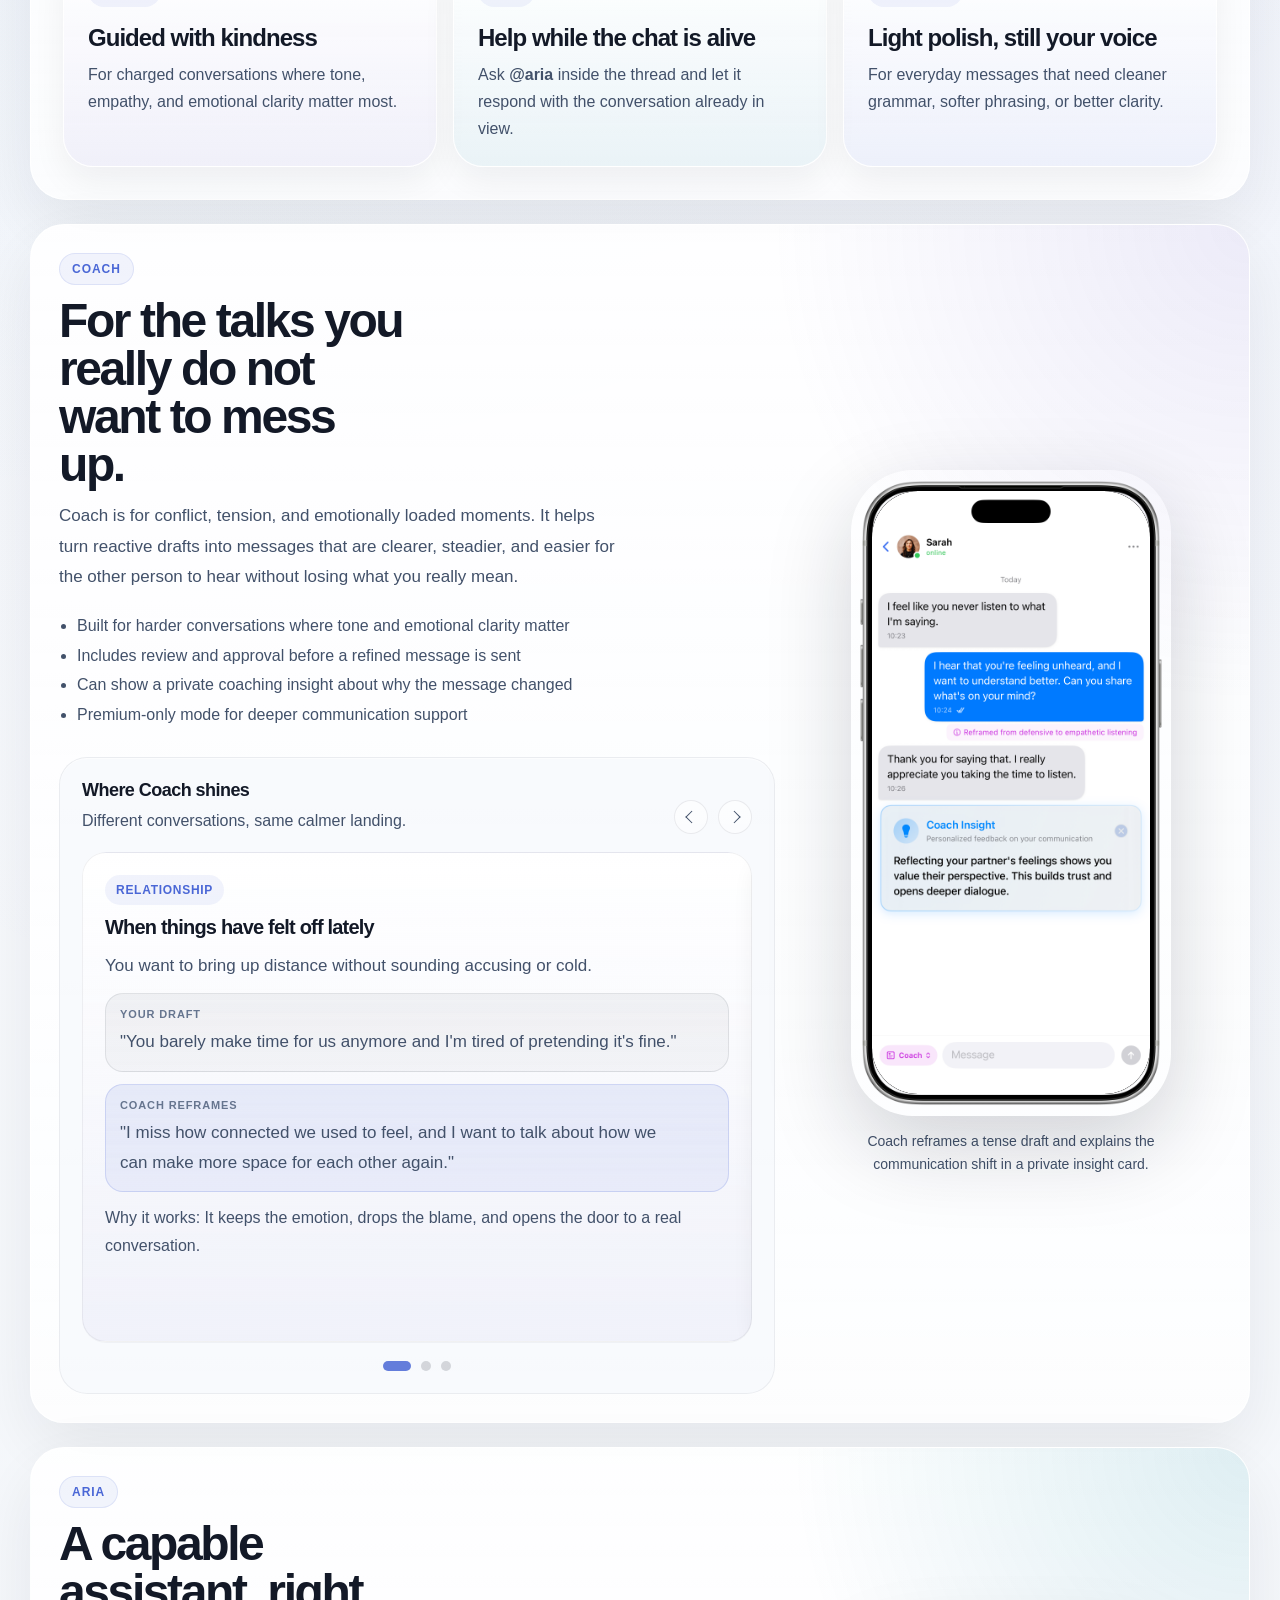
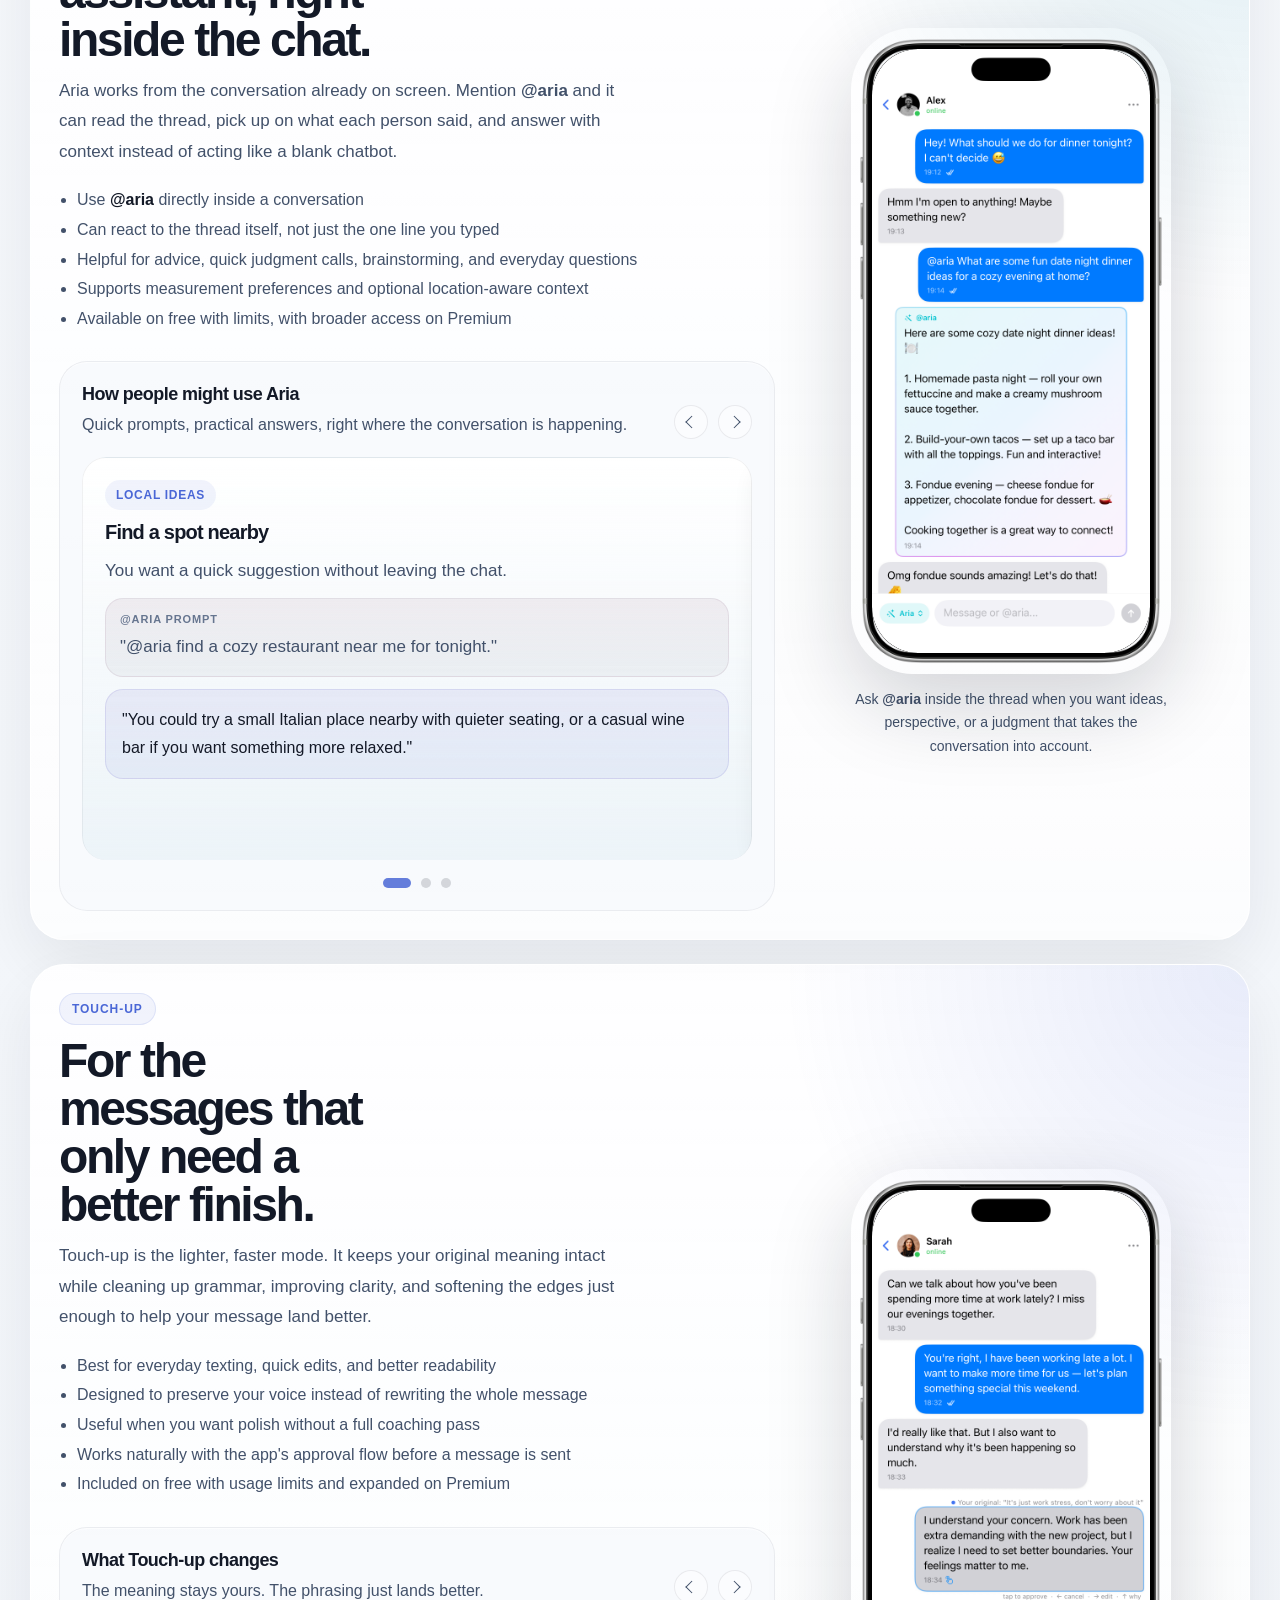
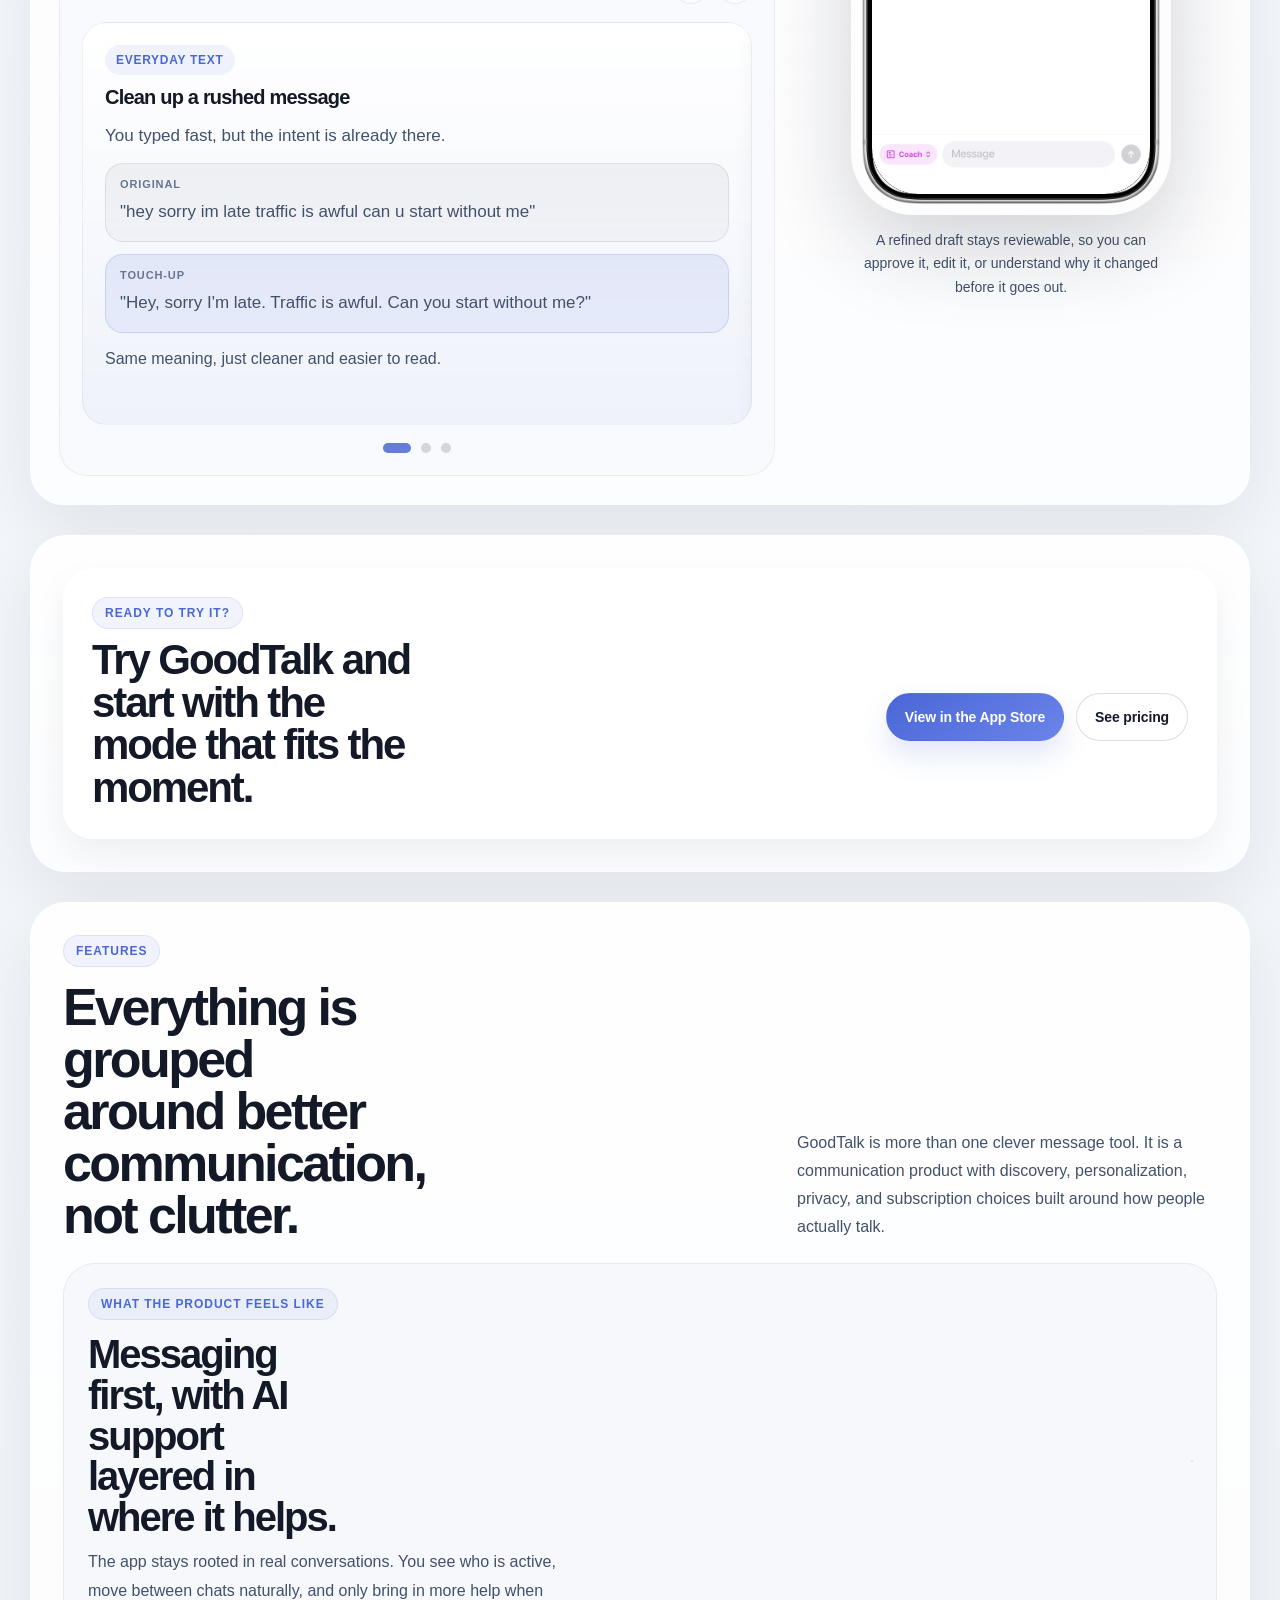
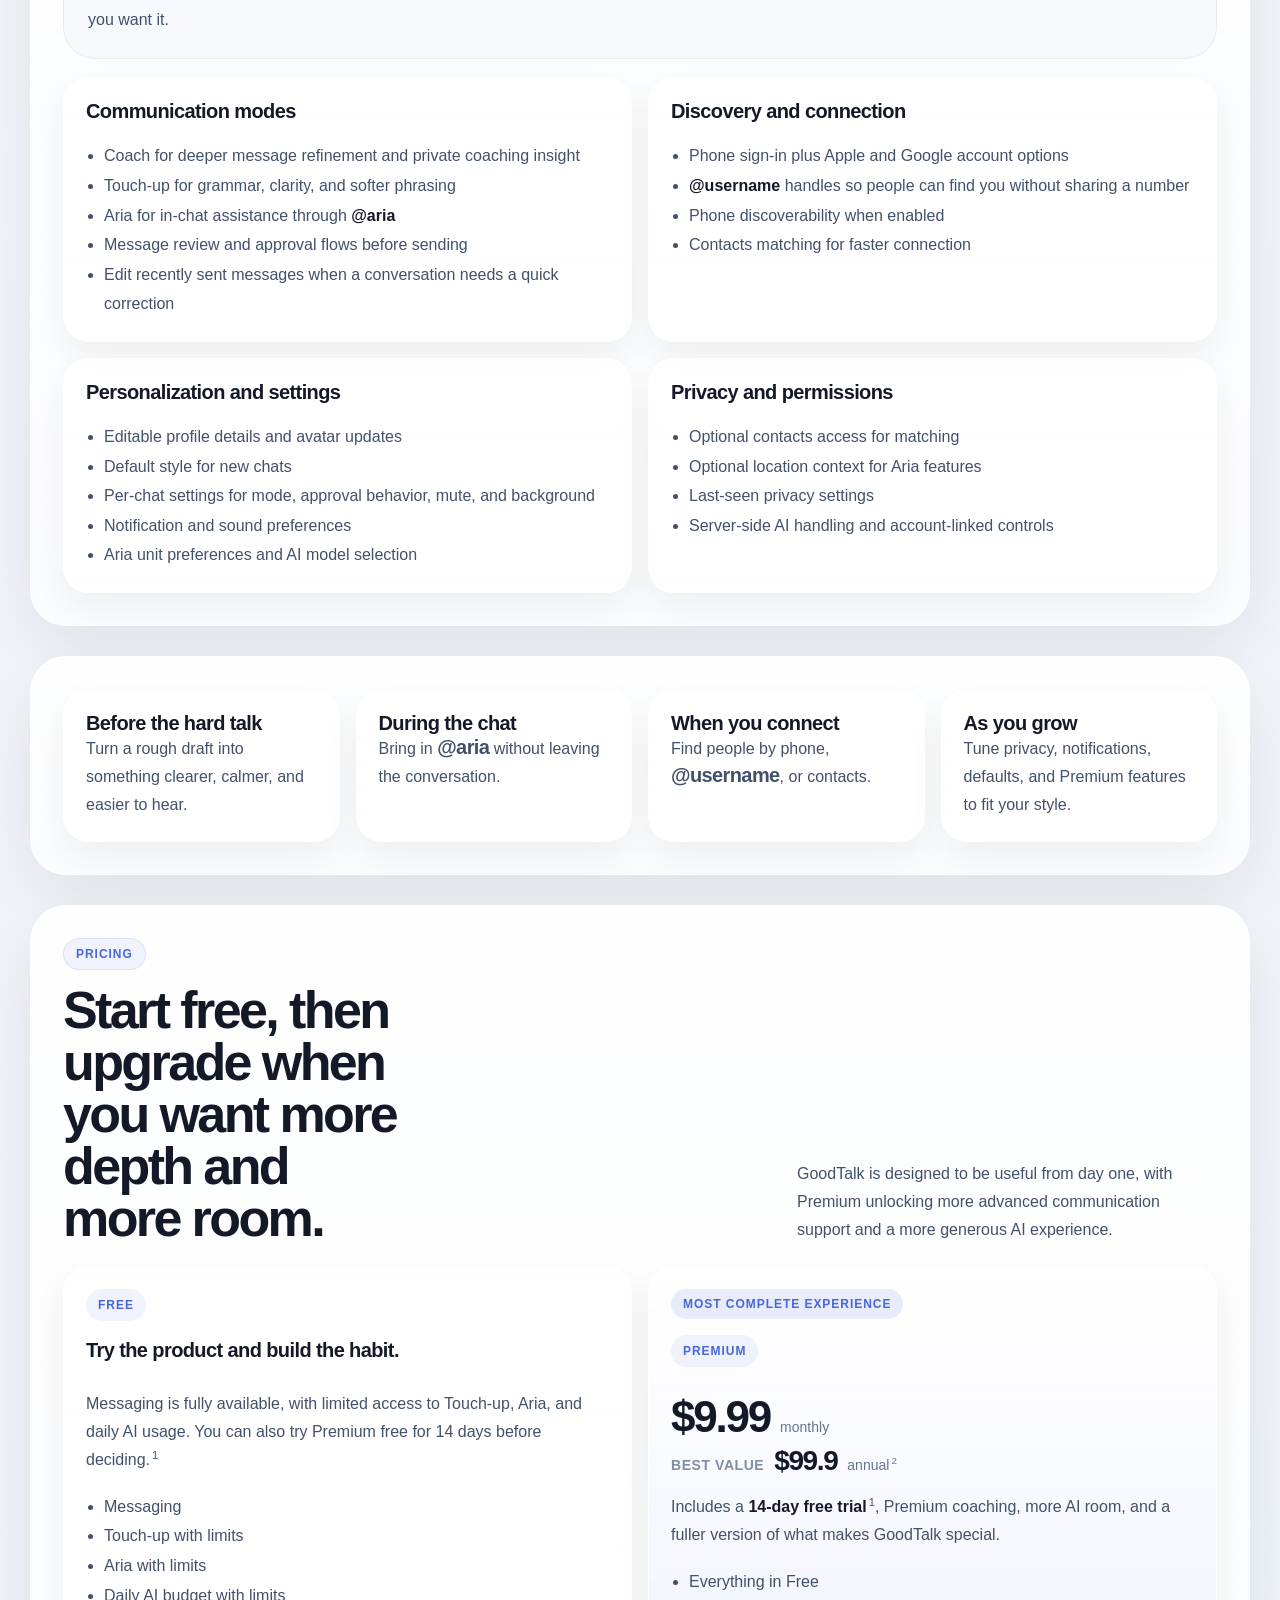
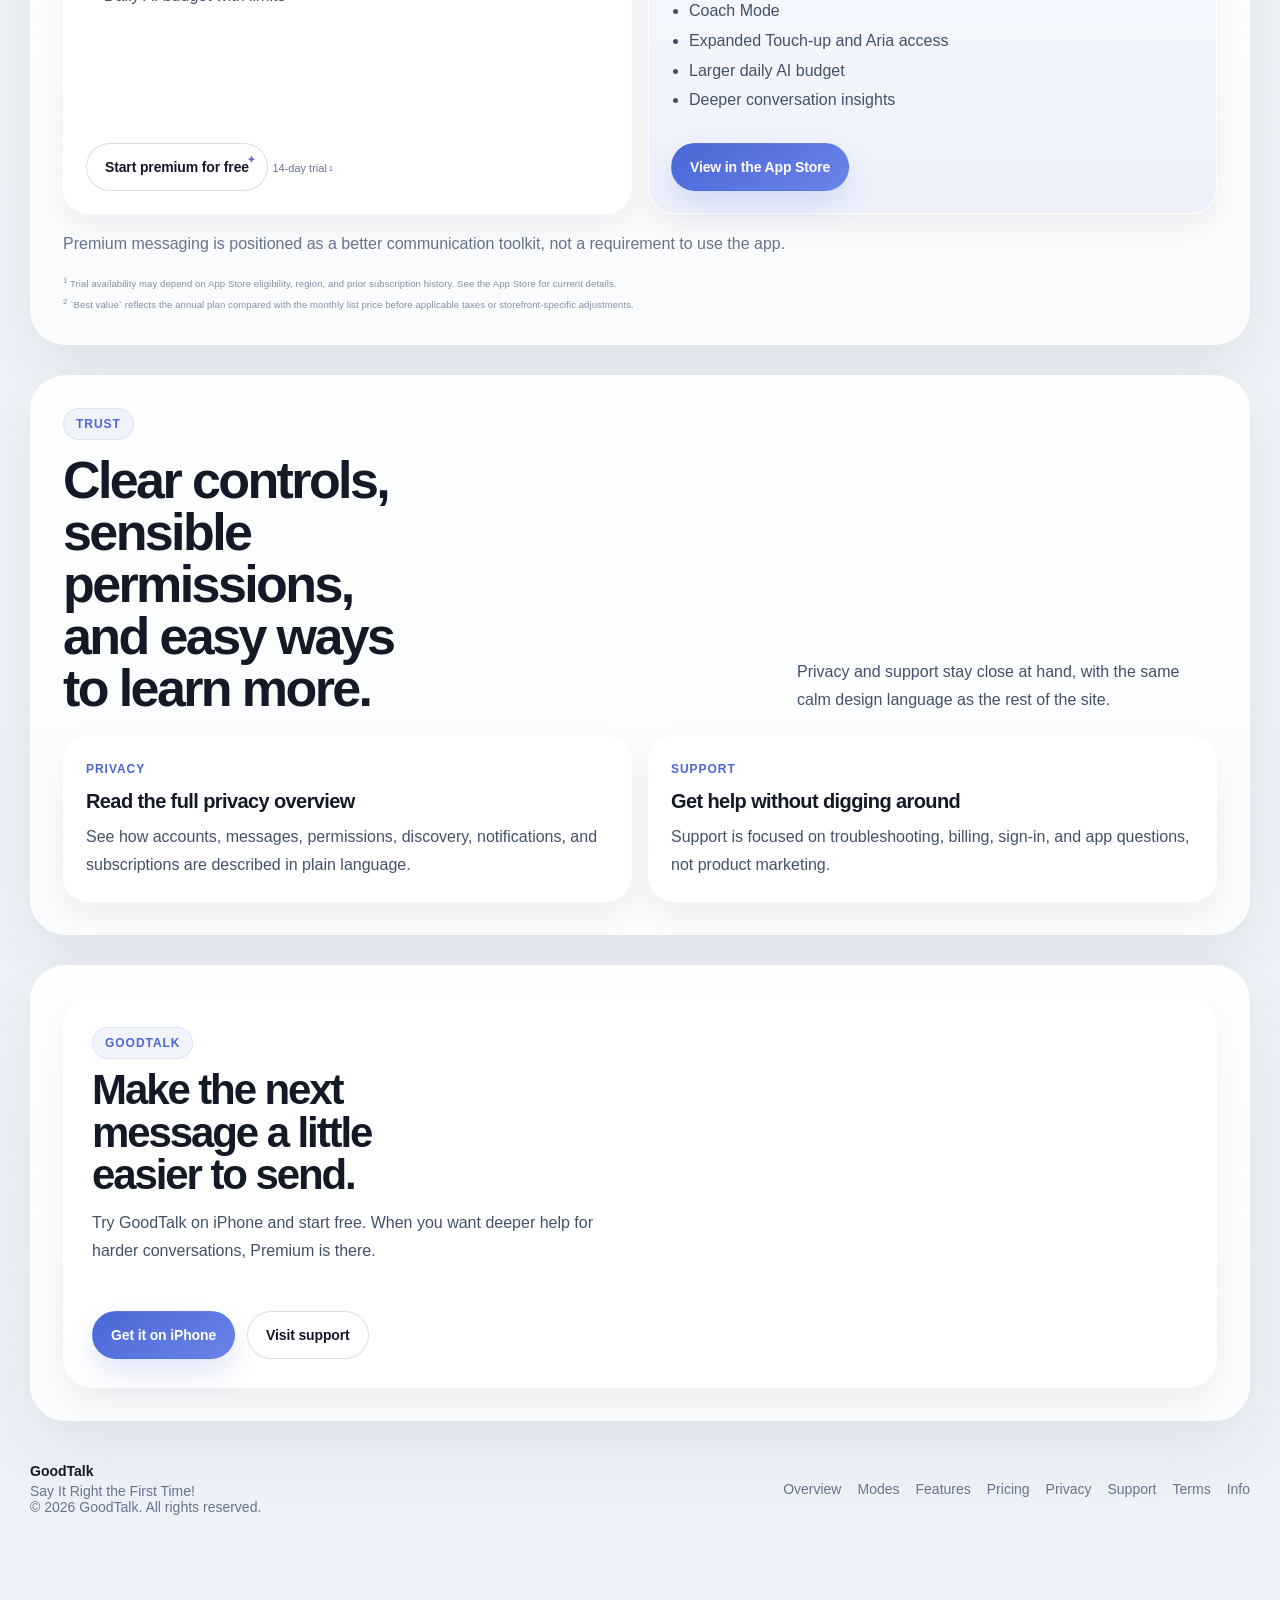
==== commit 92504a2c: "slang" ====
--- a/index.html
+++ b/index.html
@@ -19,7 +19,7 @@
         </span>
         <span class="brand-copy">
           <span class="brand-title">GoodTalk</span>
-          <span class="brand-subtitle">Thoughtful messaging for modern conversations</span>
+          <span class="brand-subtitle">Say It Right the First Time!</span>
         </span>
       </a>
 
@@ -666,7 +666,7 @@
     <footer class="footer">
       <div>
         <strong>GoodTalk</strong>
-        <span>Thoughtful messaging for modern conversations.</span>
+        <span>Say It Right the First Time!</span>
         <span>© 2026 GoodTalk. All rights reserved.</span>
       </div>
       <div class="footer-links">
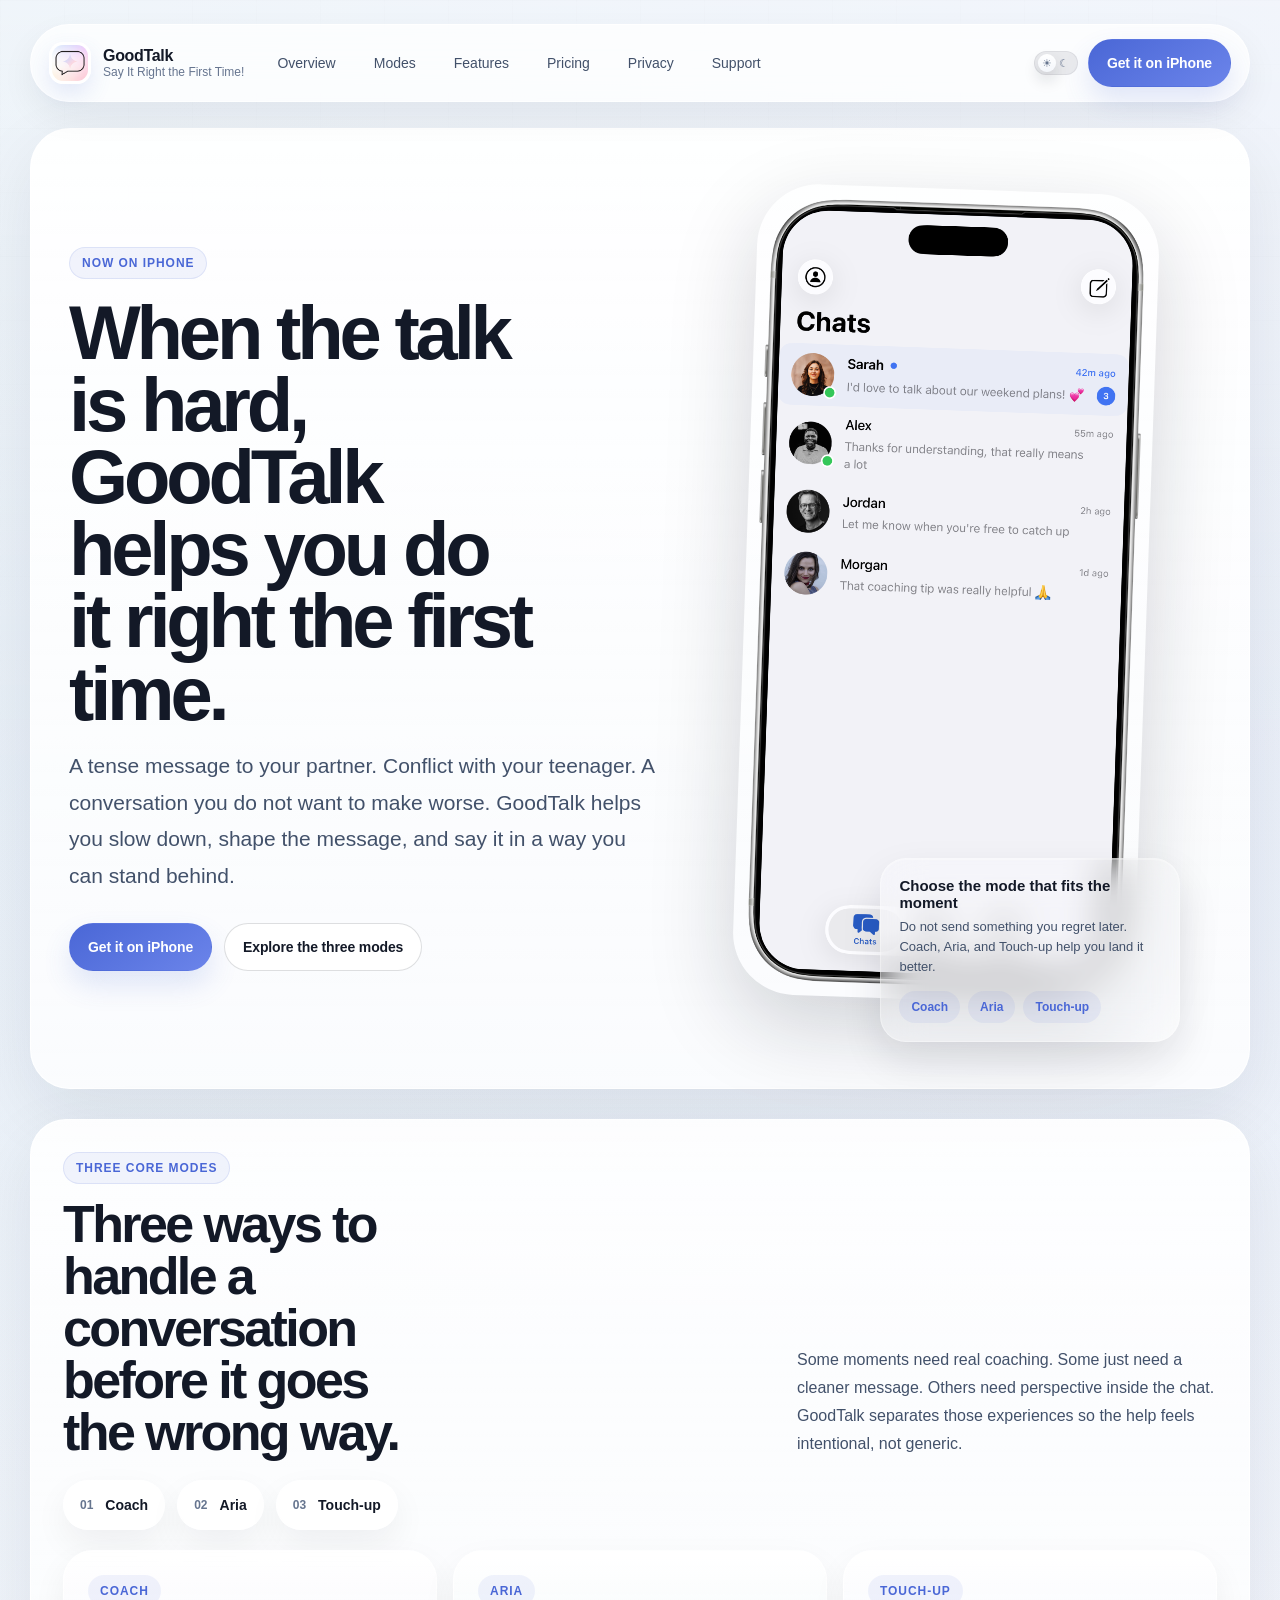
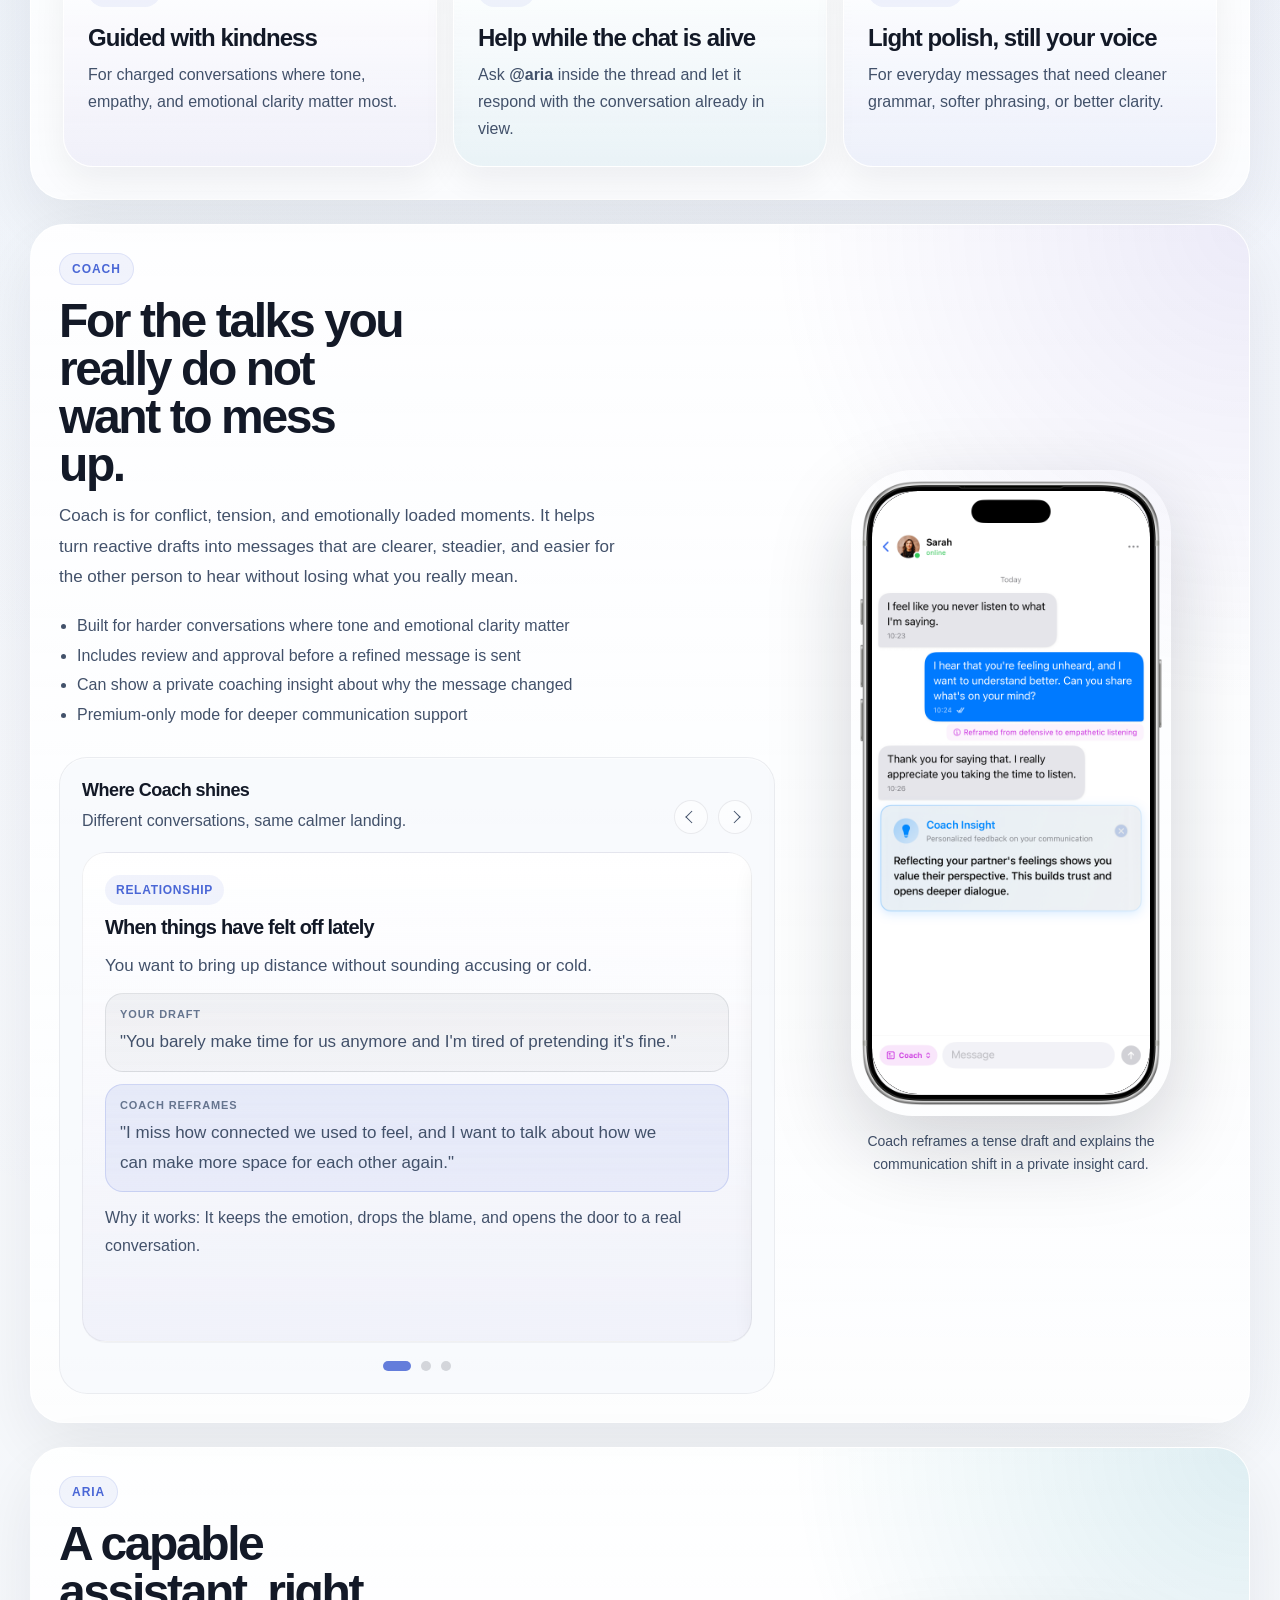
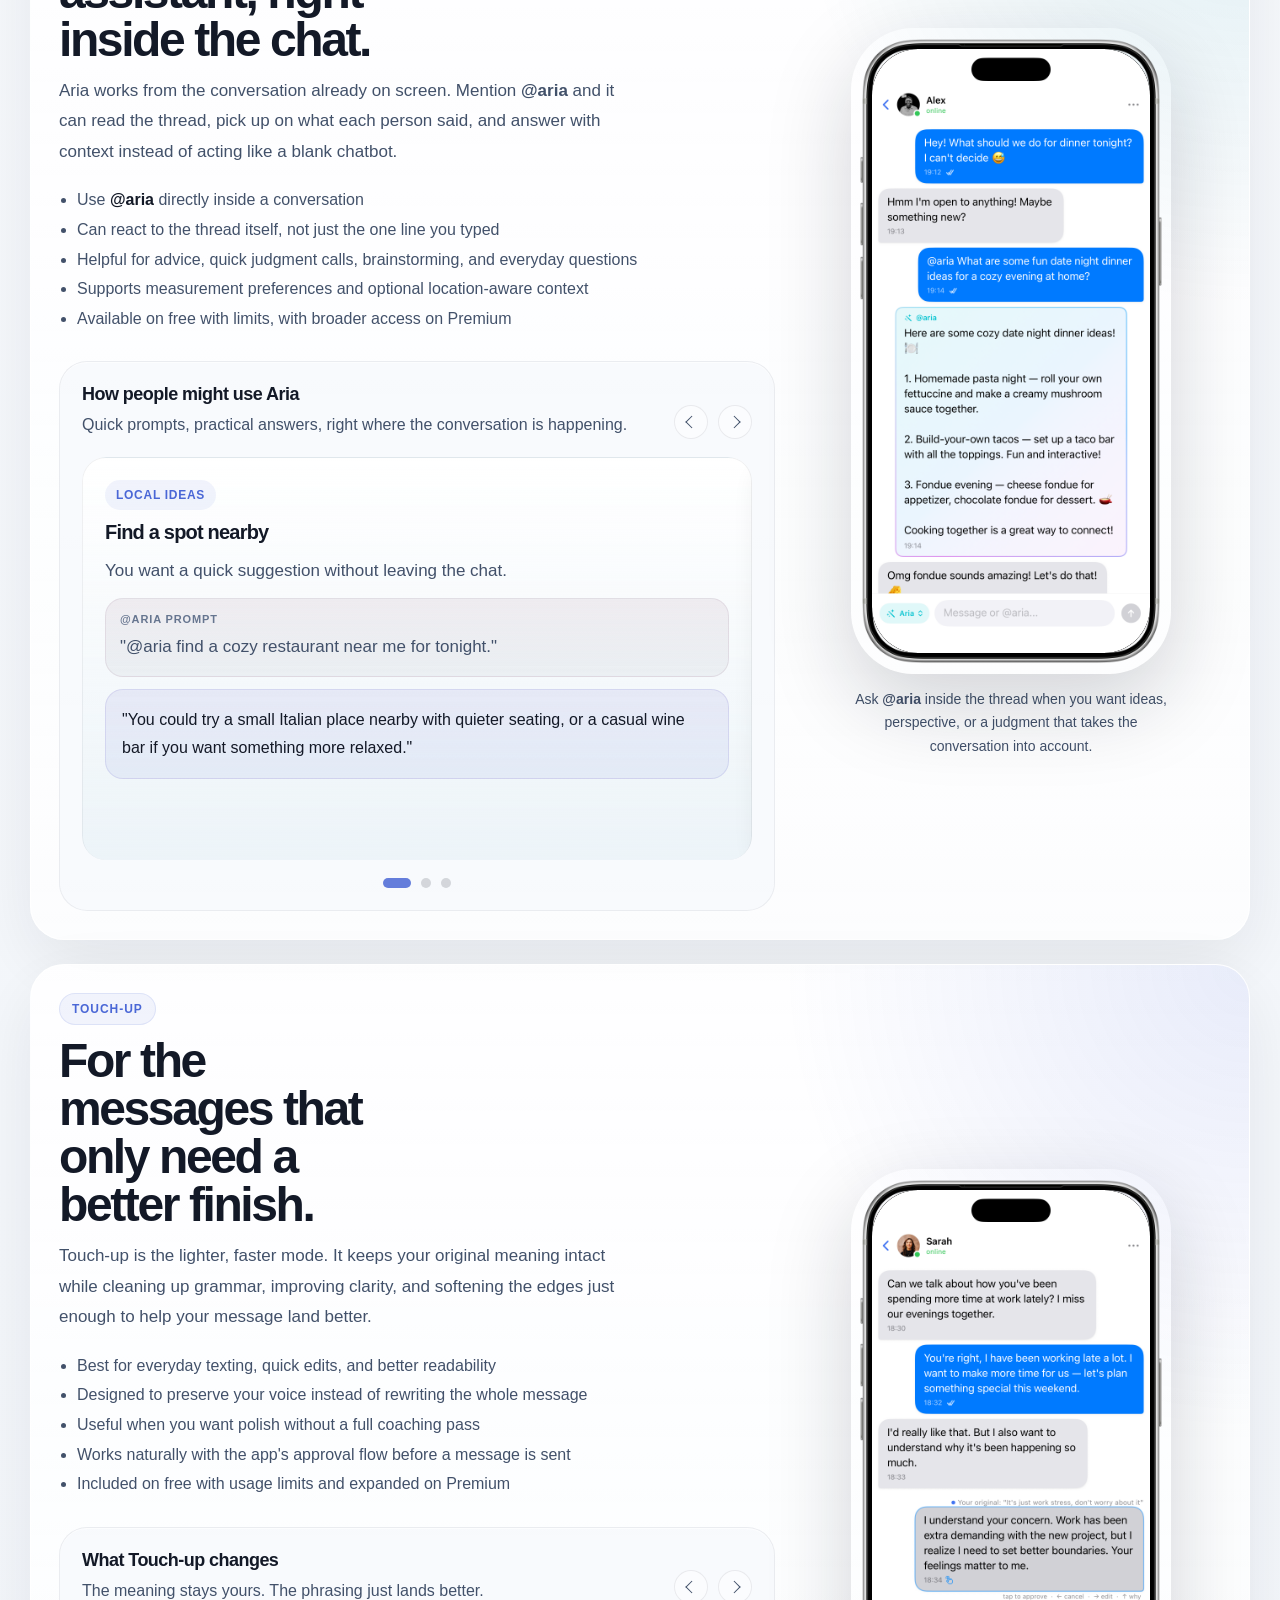
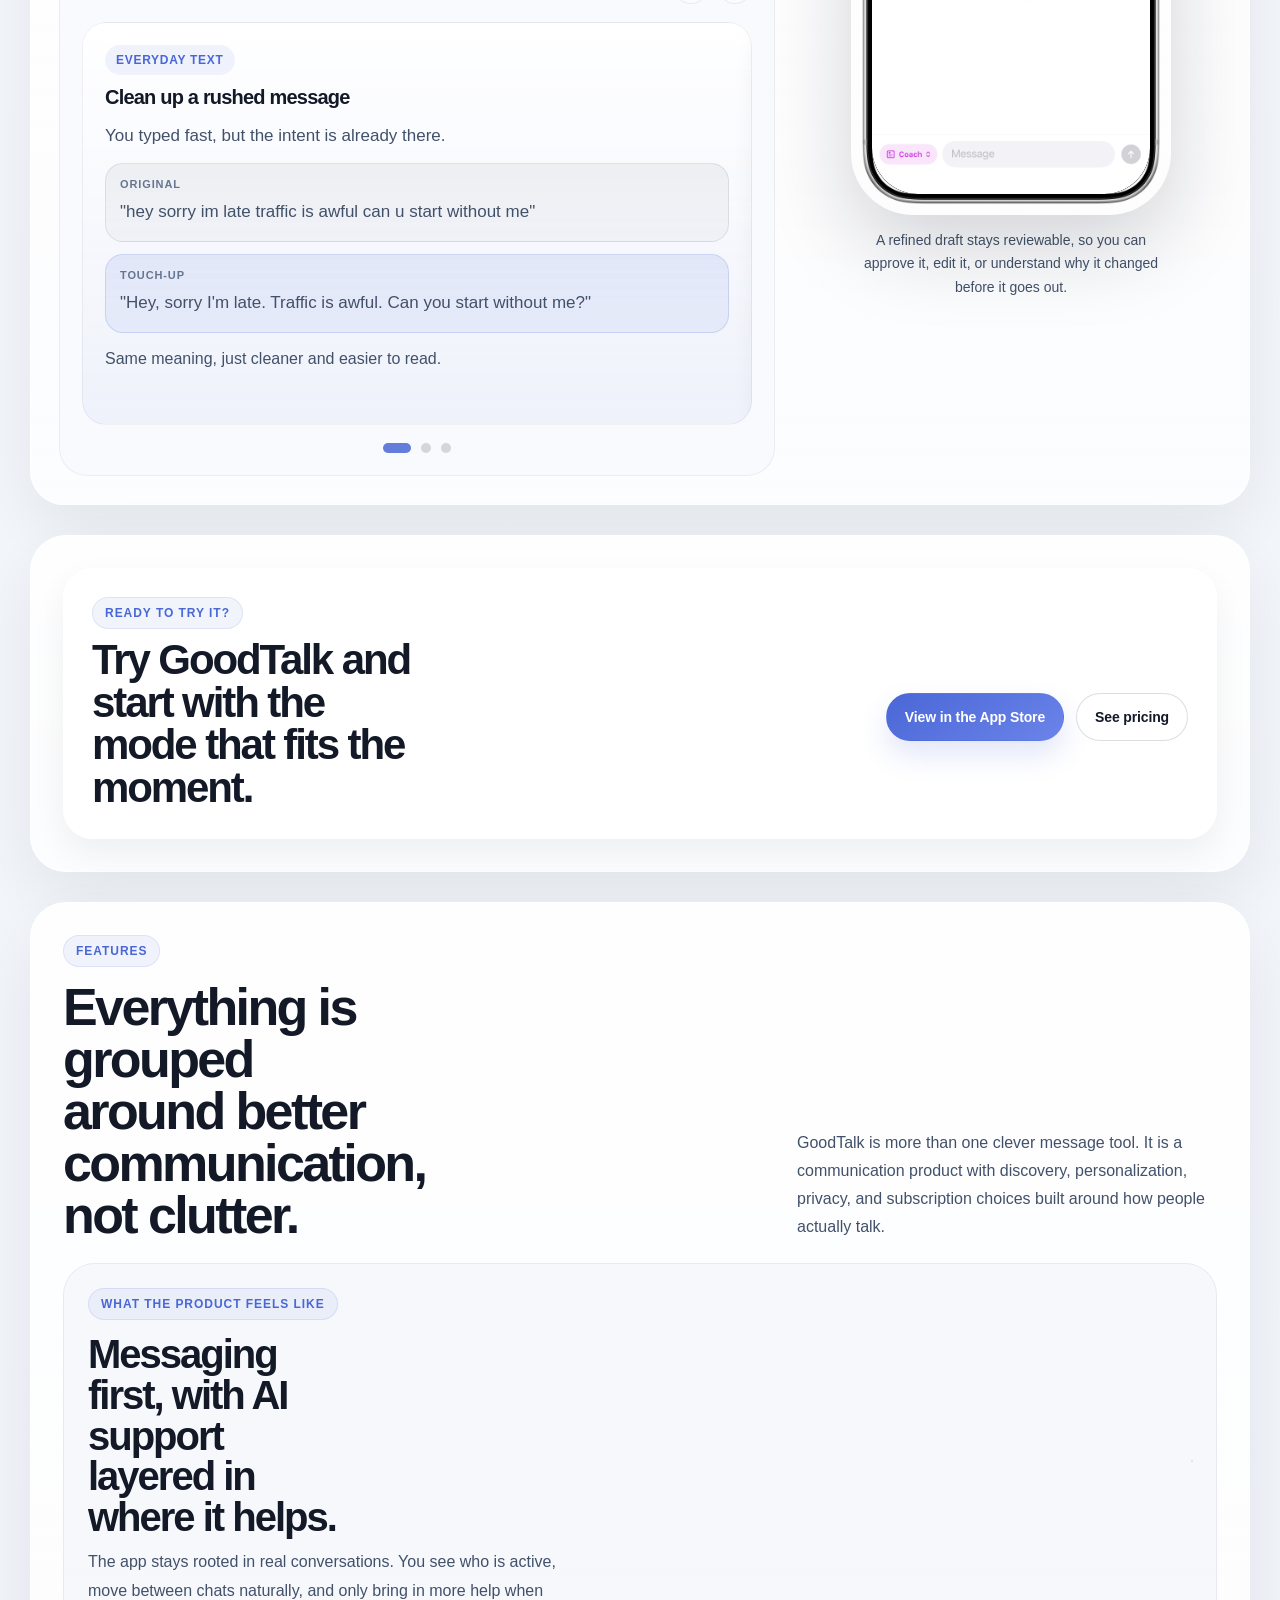
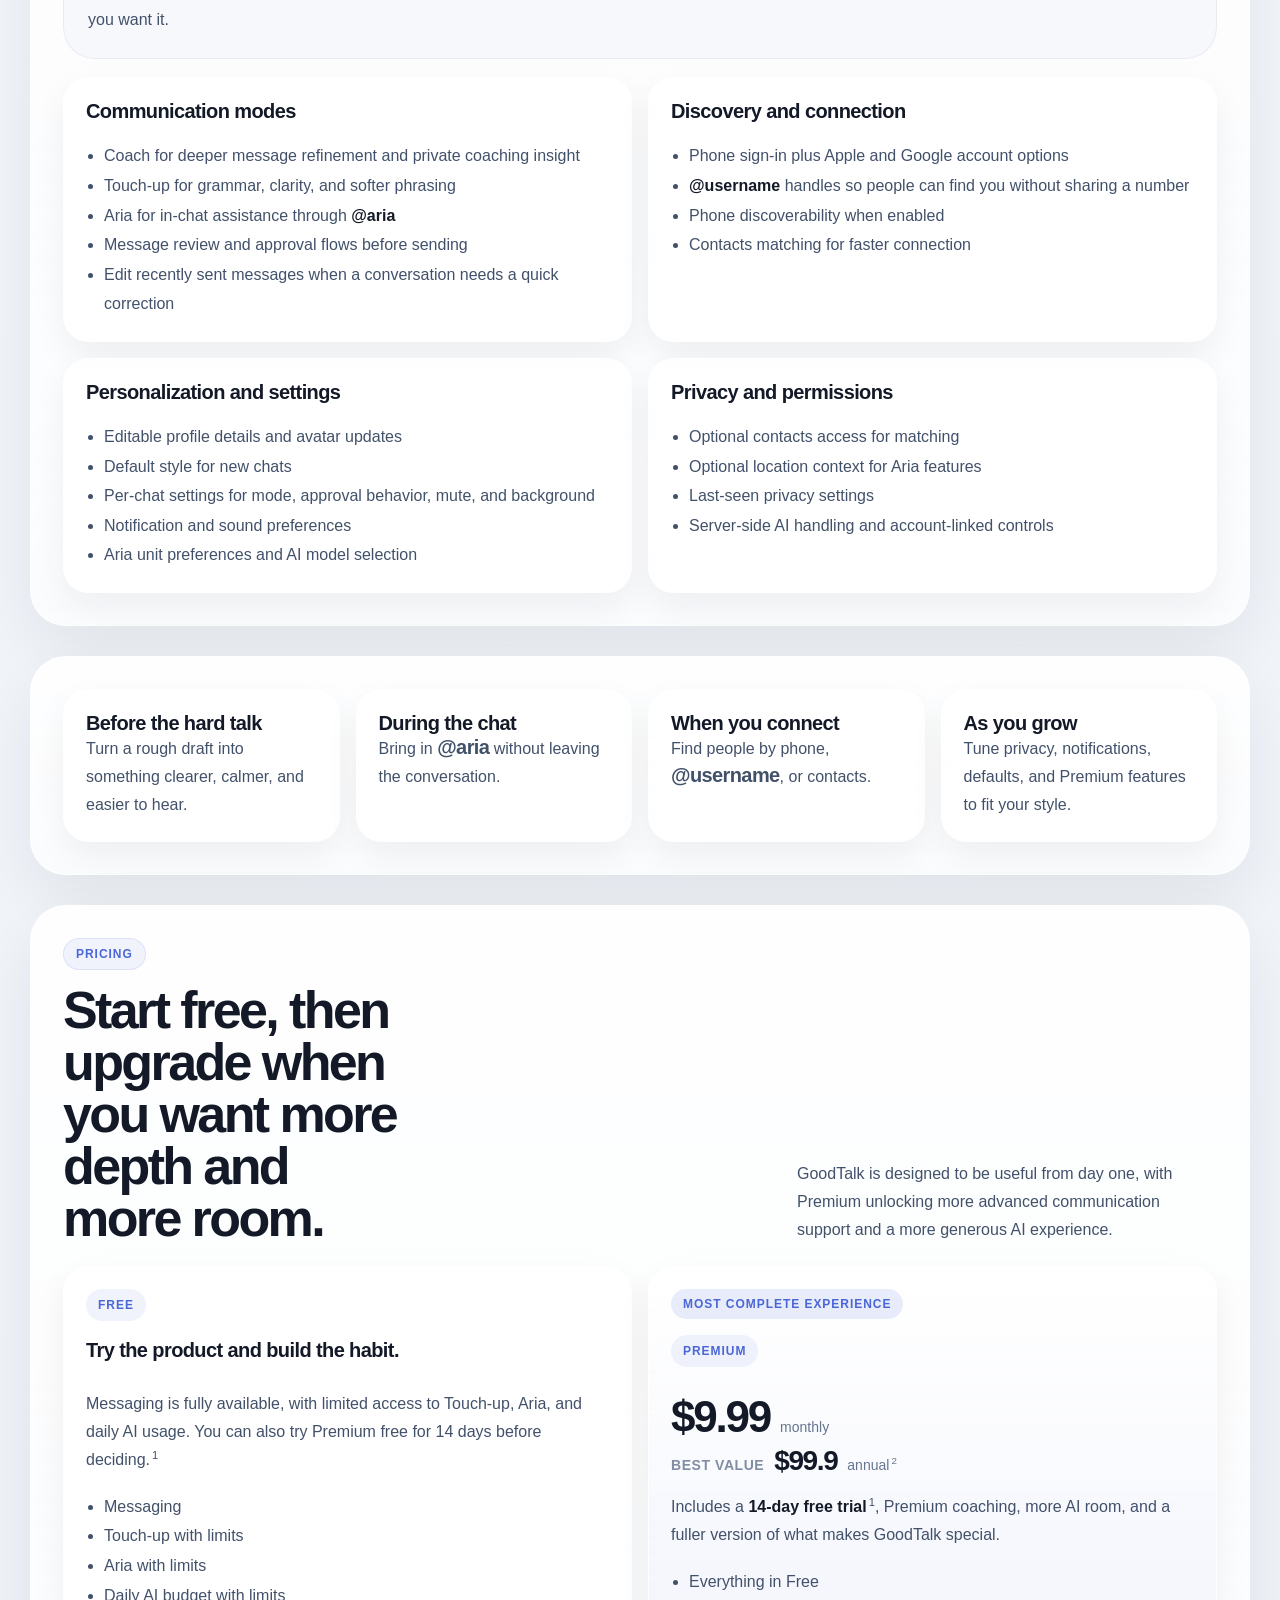
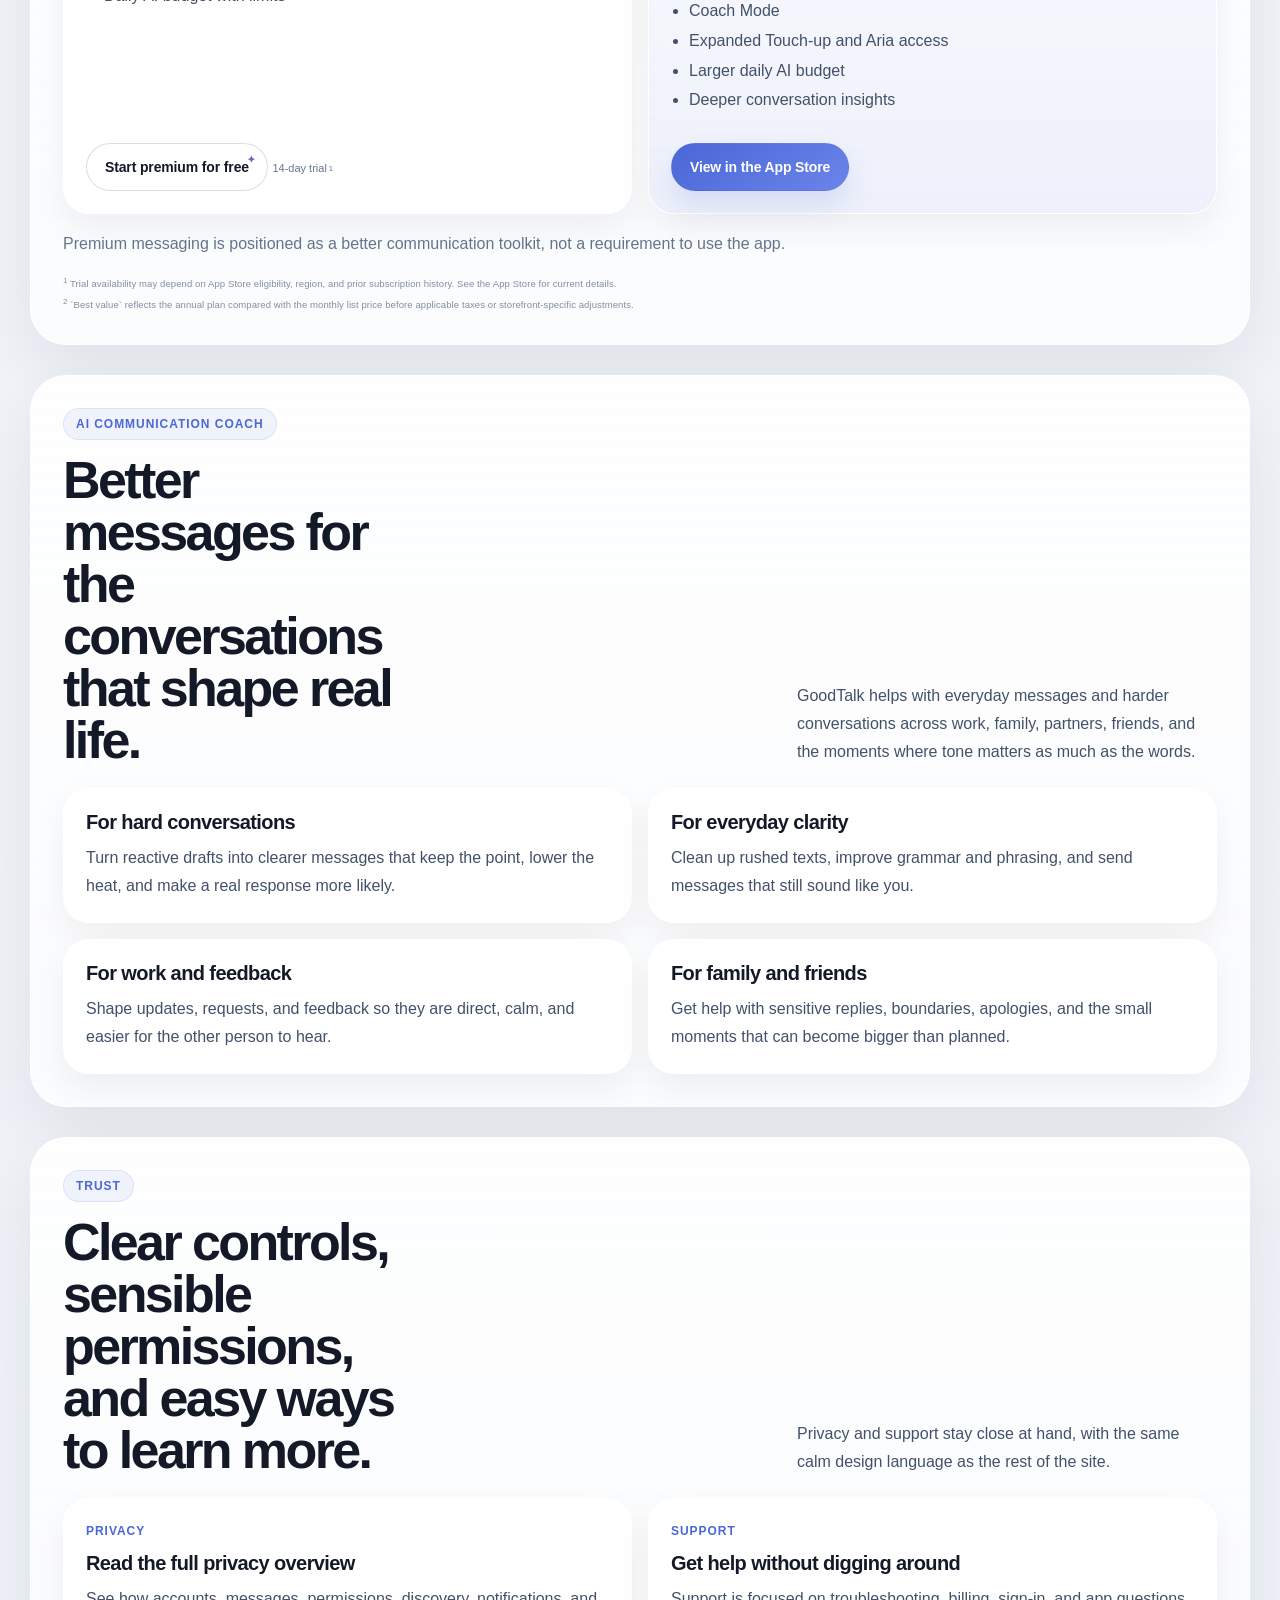
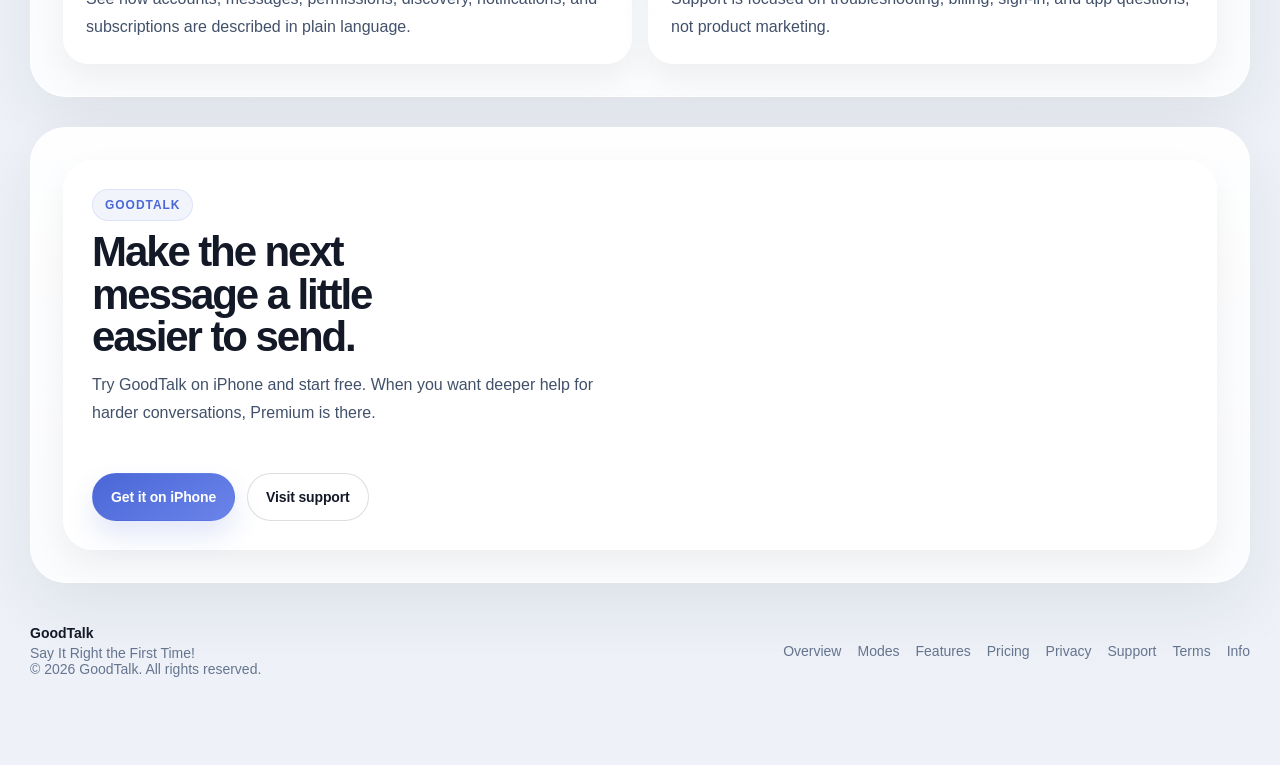
==== commit 3a60385e: "Add SEO metadata and communication coach section" ====
--- a/index.html
+++ b/index.html
@@ -3,12 +3,85 @@
 <head>
   <meta charset="UTF-8" />
   <meta name="viewport" content="width=device-width, initial-scale=1.0" />
-  <title>GoodTalk | A Better Way to Say What You Mean</title>
+  <title>GoodTalk | Say It Right the First Time!</title>
   <meta
     name="description"
-    content="GoodTalk helps you handle hard conversations with more clarity, empathy, and confidence through Coach, Aria, and Touch-up."
+    content="GoodTalk is an AI communication coach for hard conversations, helping you write clearer messages, improve tone, and say it right the first time."
   />
+  <meta name="robots" content="index, follow" />
+  <meta name="theme-color" content="#f5f7fb" media="(prefers-color-scheme: light)" />
+  <meta name="theme-color" content="#0d1118" media="(prefers-color-scheme: dark)" />
+  <link rel="canonical" href="https://good-talk.app/" />
+  <link rel="icon" type="image/png" href="assets/app-icon.png" />
+  <link rel="apple-touch-icon" href="assets/app-icon.png" />
+  <meta property="og:type" content="website" />
+  <meta property="og:site_name" content="GoodTalk" />
+  <meta property="og:title" content="GoodTalk | Say It Right the First Time!" />
+  <meta property="og:description" content="Write clearer messages, improve tone, and handle hard conversations with Coach, Aria, and Touch-up." />
+  <meta property="og:url" content="https://good-talk.app/" />
+  <meta property="og:image" content="https://good-talk.app/assets/goodtalk-social-card.png" />
+  <meta property="og:image:width" content="1200" />
+  <meta property="og:image:height" content="630" />
+  <meta property="og:image:alt" content="GoodTalk app preview with the tagline Say It Right the First Time!" />
+  <meta name="twitter:card" content="summary_large_image" />
+  <meta name="twitter:title" content="GoodTalk | Say It Right the First Time!" />
+  <meta name="twitter:description" content="Write clearer messages, improve tone, and handle hard conversations with Coach, Aria, and Touch-up." />
+  <meta name="twitter:image" content="https://good-talk.app/assets/goodtalk-social-card.png" />
+  <meta name="twitter:image:alt" content="GoodTalk app preview with the tagline Say It Right the First Time!" />
   <link rel="stylesheet" href="styles.css" />
+  <script type="application/ld+json">
+    {
+      "@context": "https://schema.org",
+      "@graph": [
+        {
+          "@type": "Organization",
+          "@id": "https://good-talk.app/#organization",
+          "name": "Aphelion Software",
+          "url": "https://good-talk.app/",
+          "logo": "https://good-talk.app/assets/app-icon.png",
+          "email": "info@good-talk.app",
+          "brand": {
+            "@type": "Brand",
+            "name": "GoodTalk"
+          }
+        },
+        {
+          "@type": "WebSite",
+          "@id": "https://good-talk.app/#website",
+          "name": "GoodTalk",
+          "url": "https://good-talk.app/",
+          "publisher": {
+            "@id": "https://good-talk.app/#organization"
+          }
+        },
+        {
+          "@type": "SoftwareApplication",
+          "@id": "https://good-talk.app/#app",
+          "name": "GoodTalk",
+          "url": "https://good-talk.app/",
+          "applicationCategory": "CommunicationApplication",
+          "operatingSystem": "iOS",
+          "description": "GoodTalk is an AI communication coach for hard conversations, clearer messages, tone refinement, and in-chat assistance.",
+          "image": "https://good-talk.app/assets/goodtalk-social-card.png",
+          "screenshot": [
+            "https://good-talk.app/assets/conversation-list.png",
+            "https://good-talk.app/assets/coach-chat.png",
+            "https://good-talk.app/assets/aria-chat.png",
+            "https://good-talk.app/assets/approval-flow.png"
+          ],
+          "publisher": {
+            "@id": "https://good-talk.app/#organization"
+          },
+          "featureList": [
+            "Coach Mode for deeper message refinement and communication guidance",
+            "Touch-up Mode for grammar, clarity, tone, and phrasing",
+            "Aria in-chat assistance through @aria",
+            "Message review and approval before sending"
+          ]
+        }
+      ]
+    }
+  </script>
 </head>
 <body data-page="home">
   <main class="site-shell">
@@ -621,6 +694,46 @@
       </div>
     </section>
 
+    <section class="section section-shell reveal" id="communication-coach">
+      <div class="section-header">
+        <div>
+          <span class="section-kicker">AI Communication Coach</span>
+          <h2>Better messages for the conversations that shape real life.</h2>
+        </div>
+        <p>
+          GoodTalk helps with everyday messages and harder conversations across work, family, partners,
+          friends, and the moments where tone matters as much as the words.
+        </p>
+      </div>
+
+      <div class="category-grid">
+        <article class="category-card">
+          <h3>For hard conversations</h3>
+          <p>
+            Turn reactive drafts into clearer messages that keep the point, lower the heat, and make a real response more likely.
+          </p>
+        </article>
+        <article class="category-card">
+          <h3>For everyday clarity</h3>
+          <p>
+            Clean up rushed texts, improve grammar and phrasing, and send messages that still sound like you.
+          </p>
+        </article>
+        <article class="category-card">
+          <h3>For work and feedback</h3>
+          <p>
+            Shape updates, requests, and feedback so they are direct, calm, and easier for the other person to hear.
+          </p>
+        </article>
+        <article class="category-card">
+          <h3>For family and friends</h3>
+          <p>
+            Get help with sensitive replies, boundaries, apologies, and the small moments that can become bigger than planned.
+          </p>
+        </article>
+      </div>
+    </section>
+
     <section class="section section-shell reveal">
       <div class="section-header">
         <div>
--- a/styles.css
+++ b/styles.css
@@ -438,6 +438,7 @@
 .footer,
 #overview,
 #modes,
+#communication-coach,
 #features,
 #pricing,
 #mode-coach,
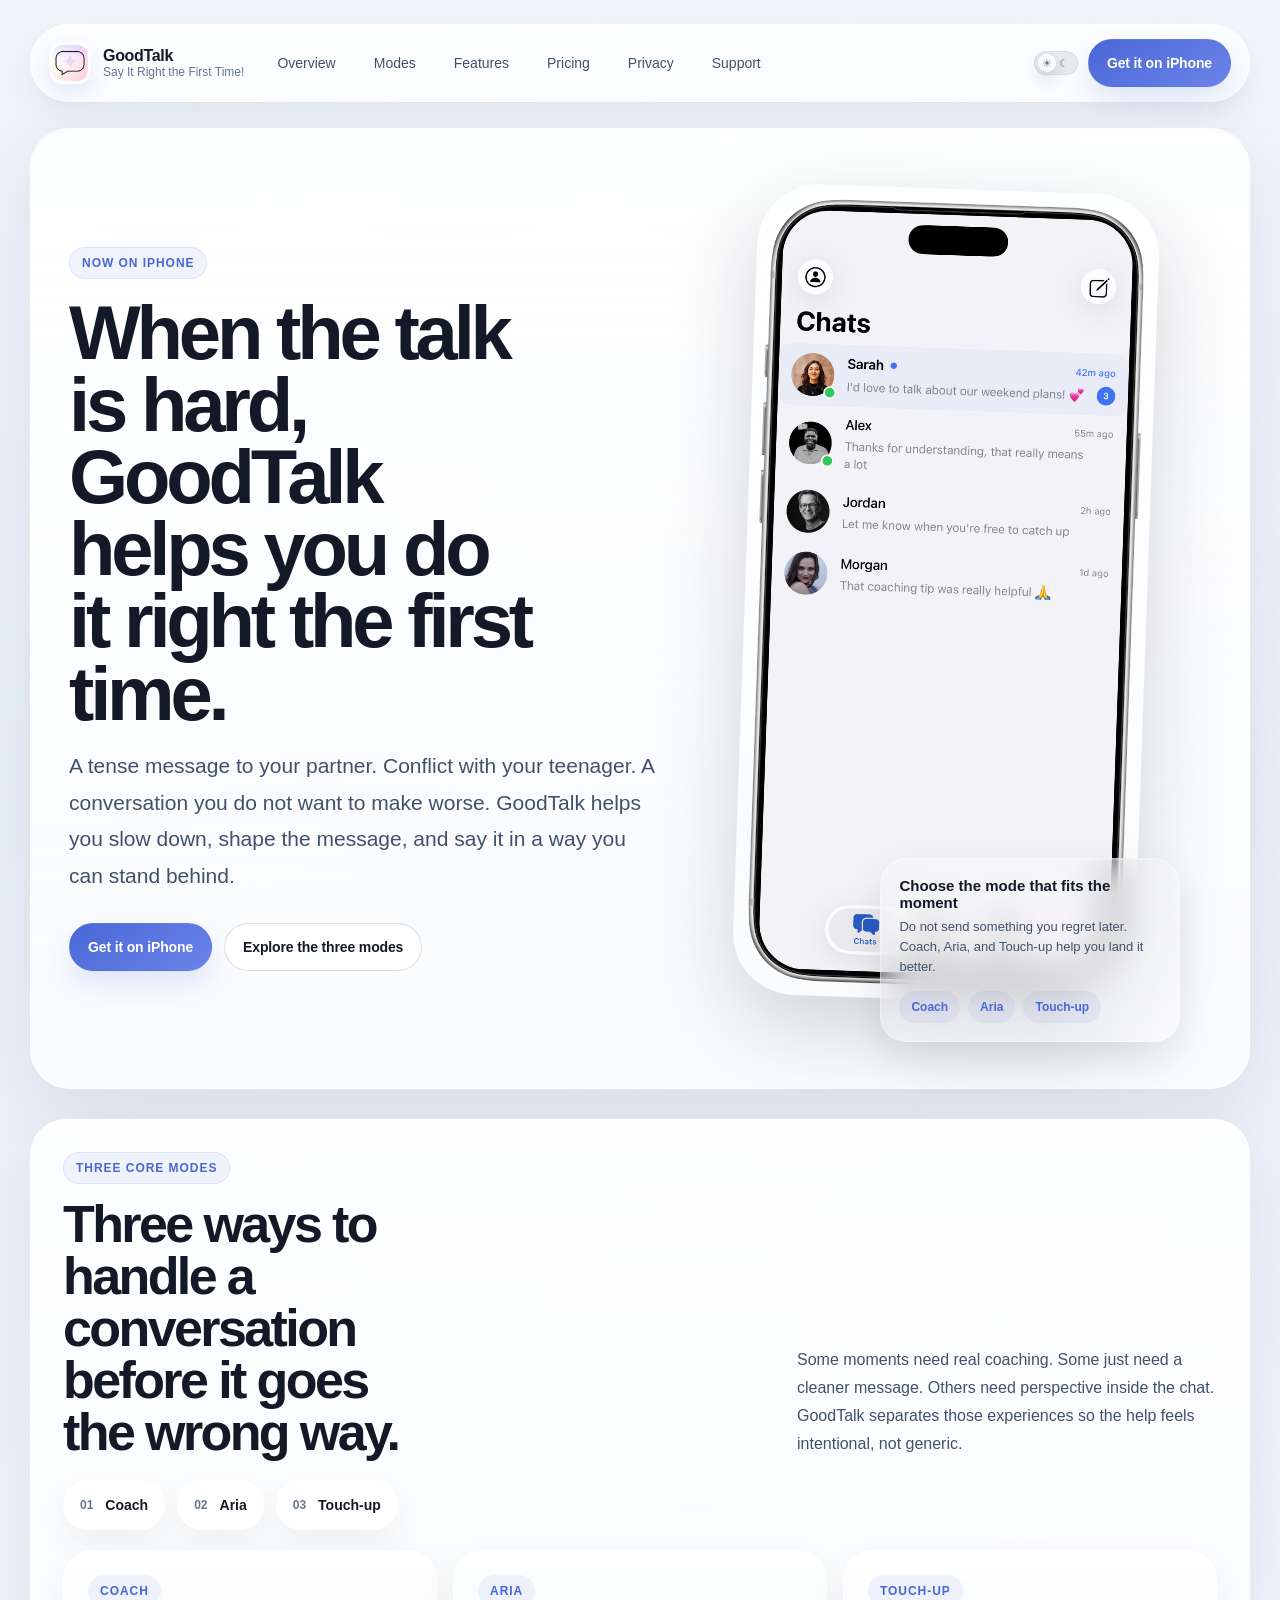
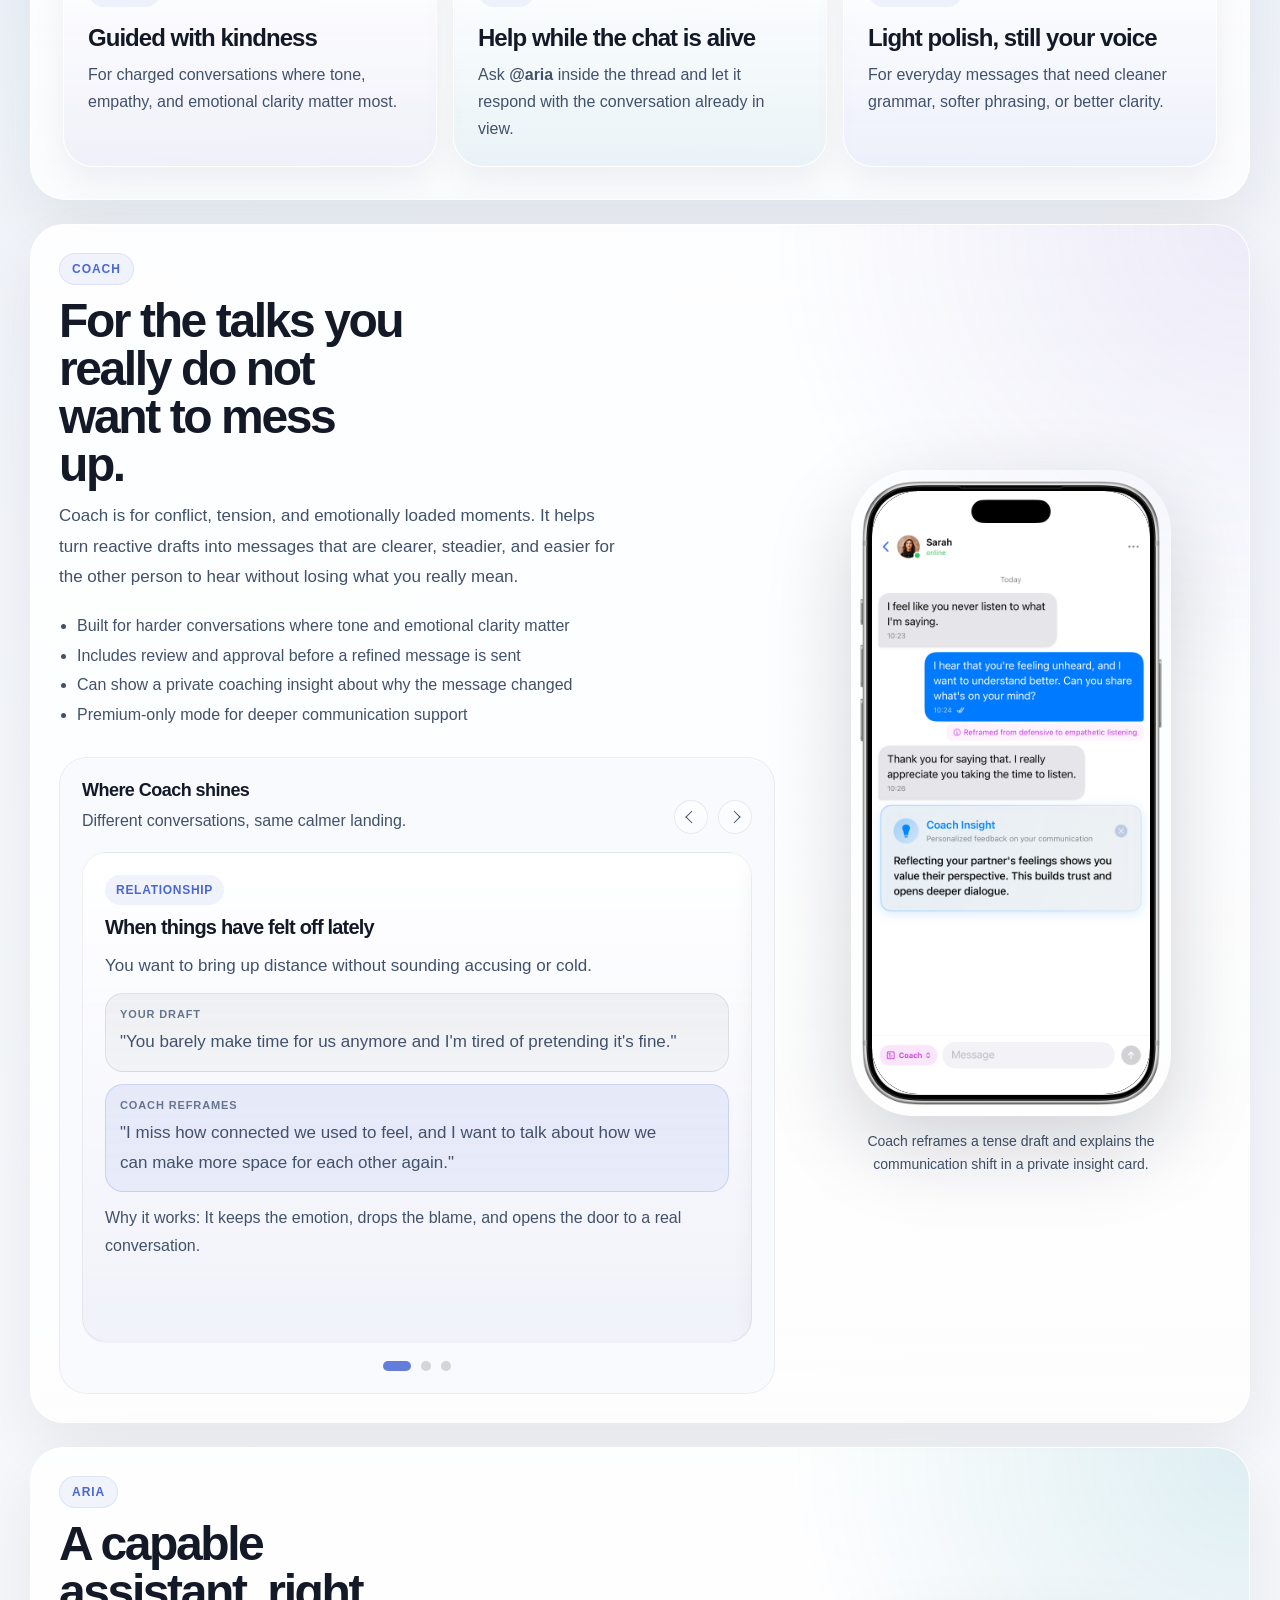
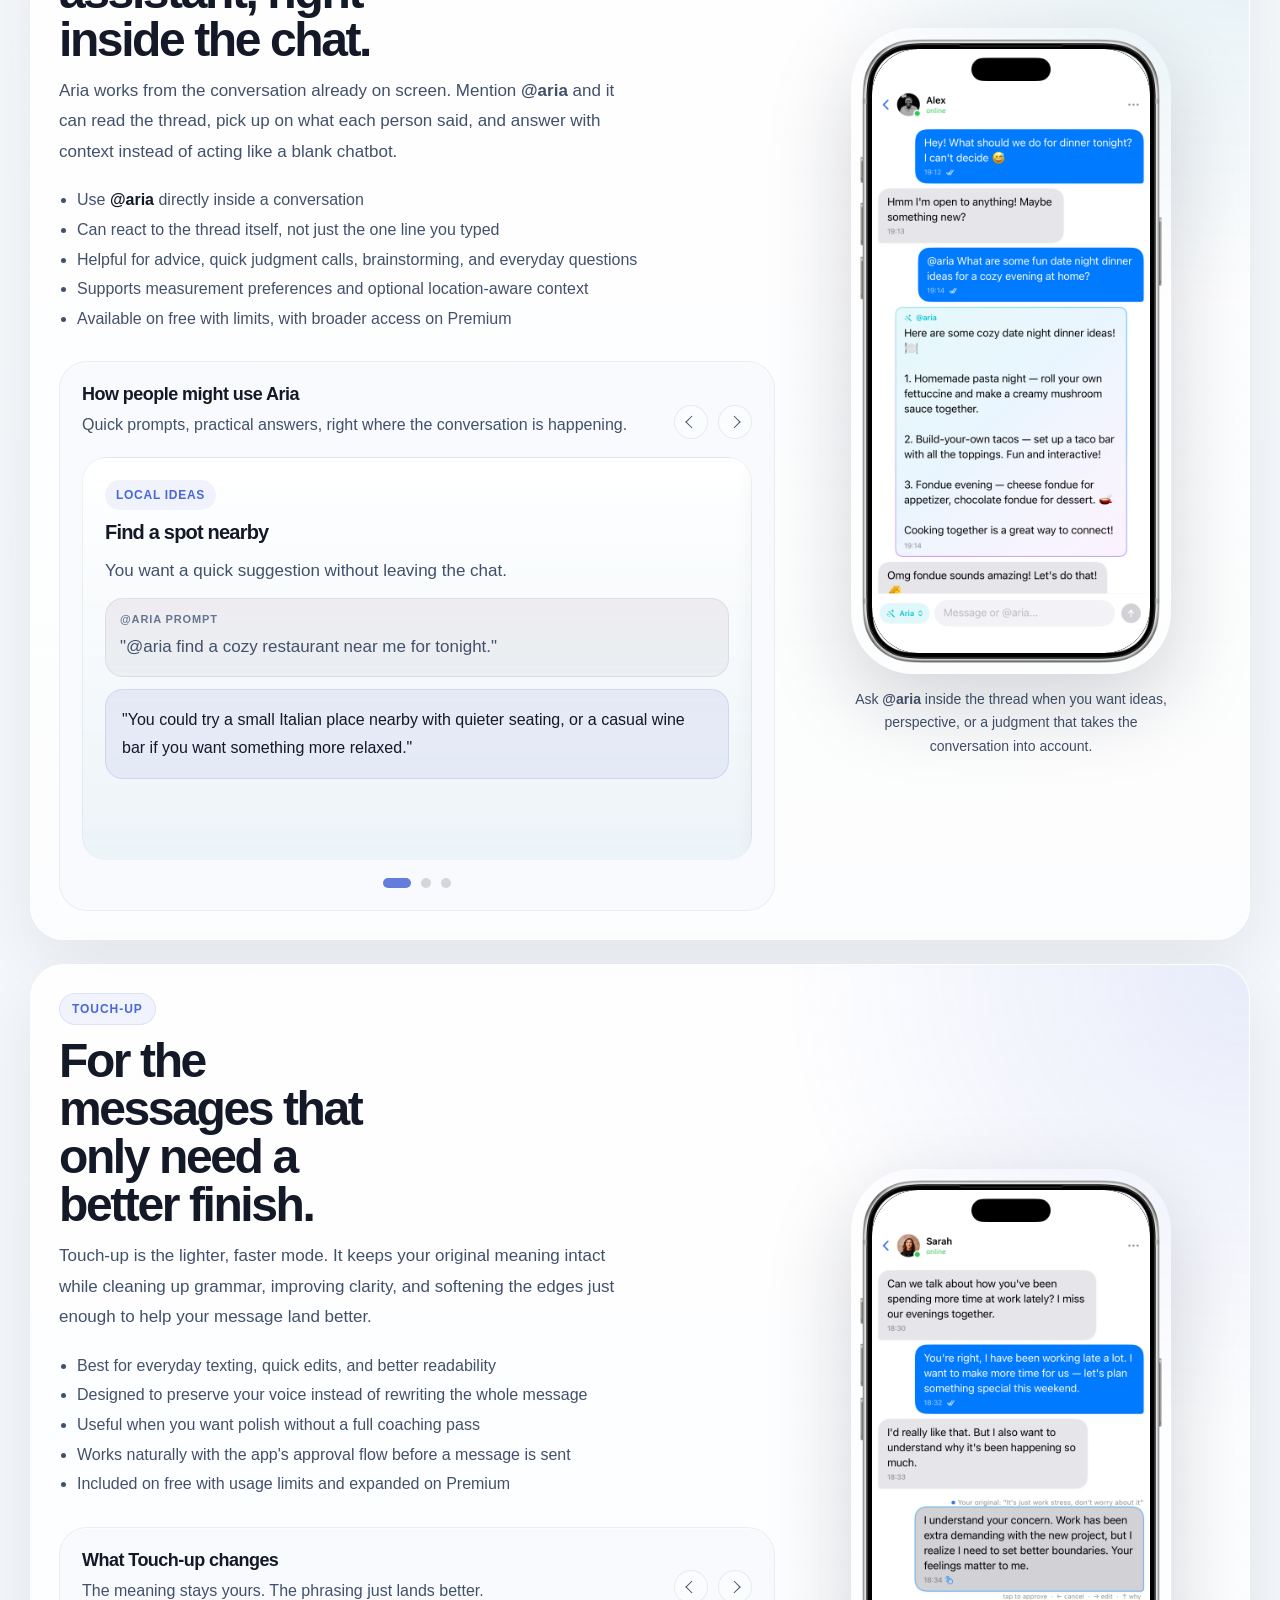
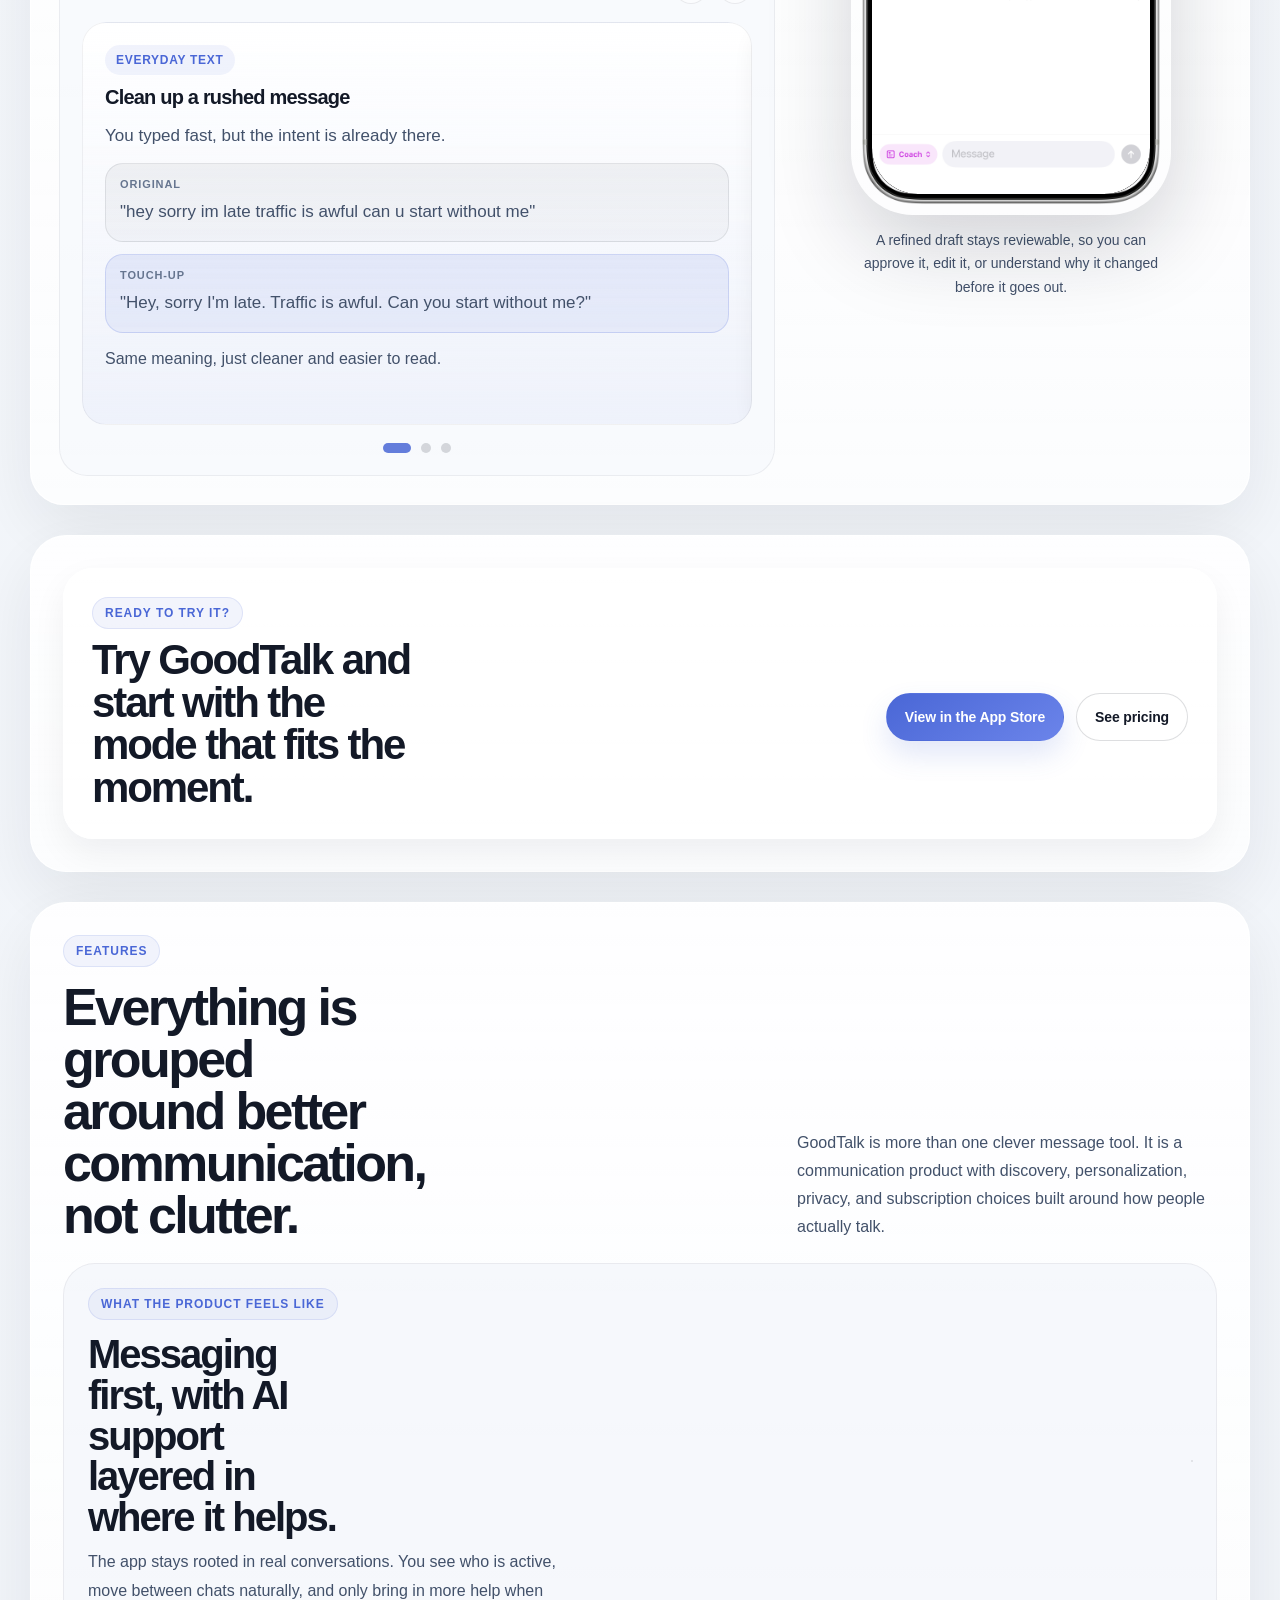
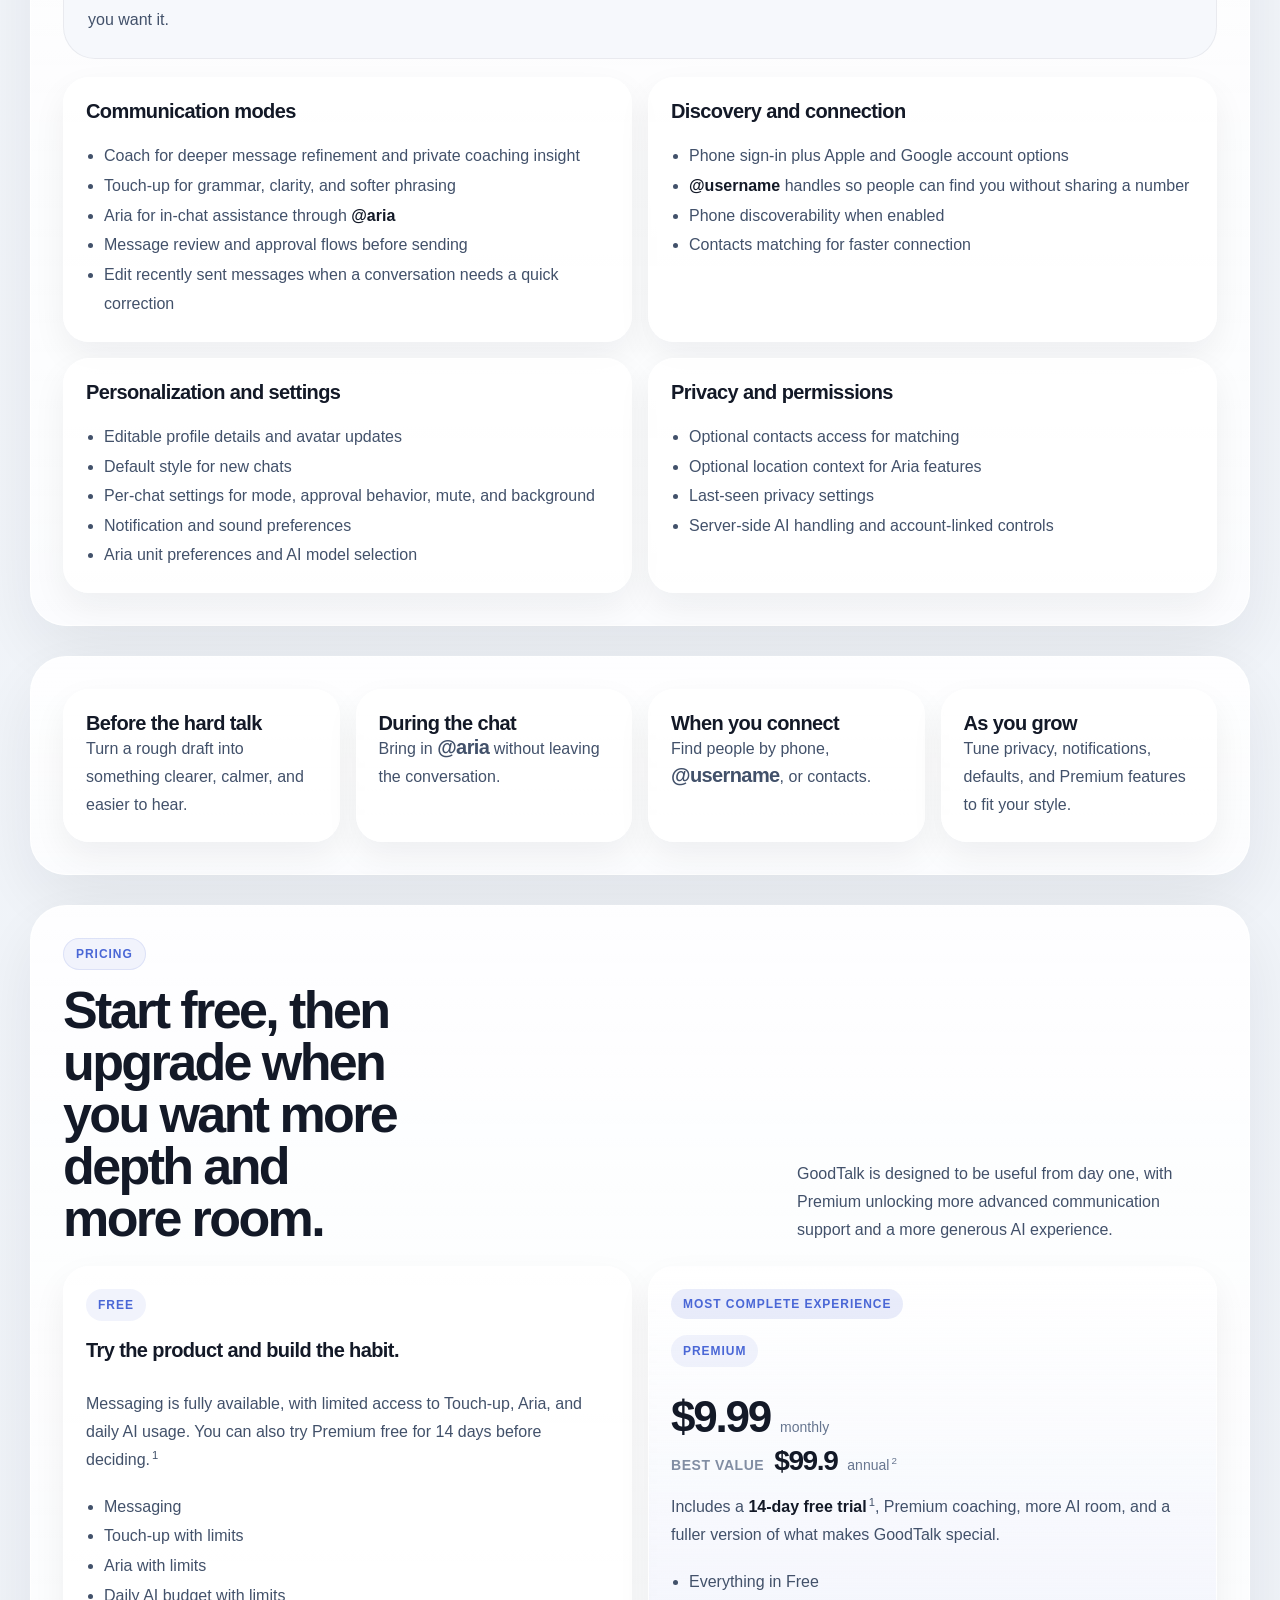
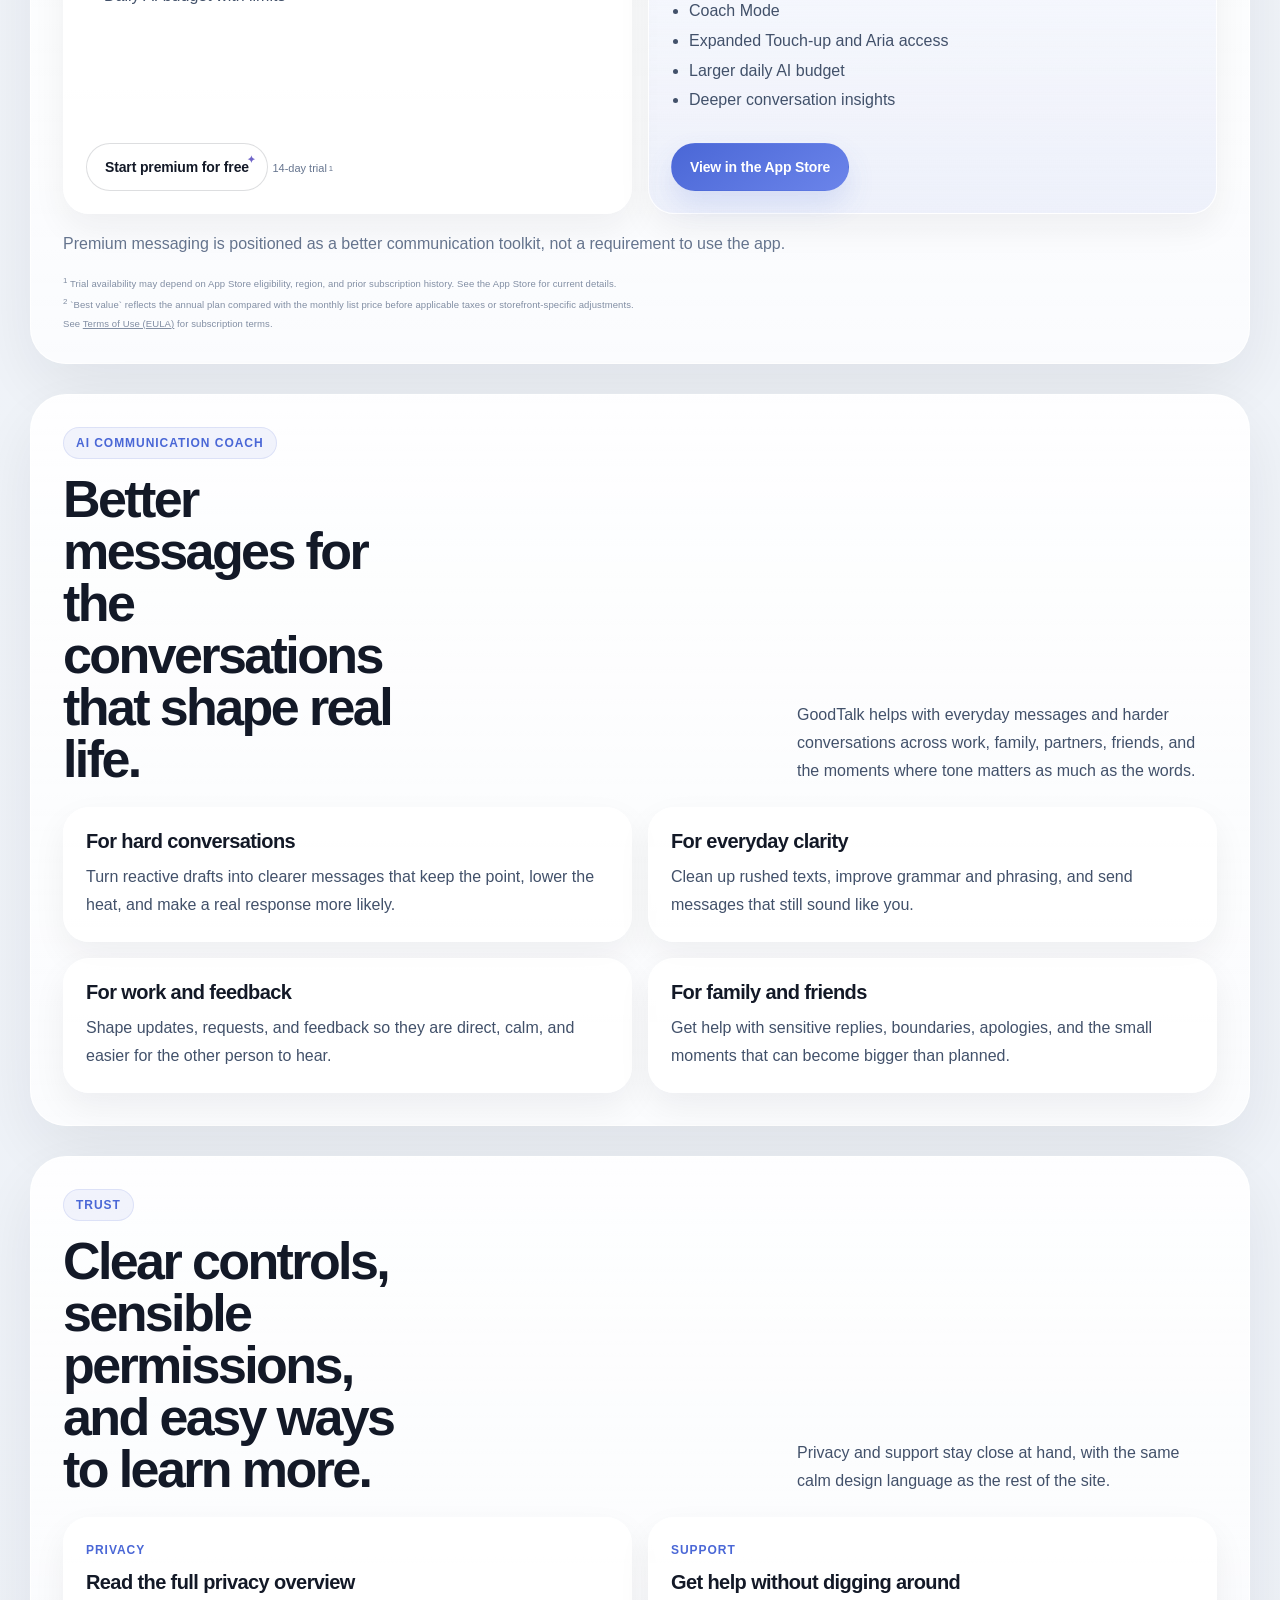
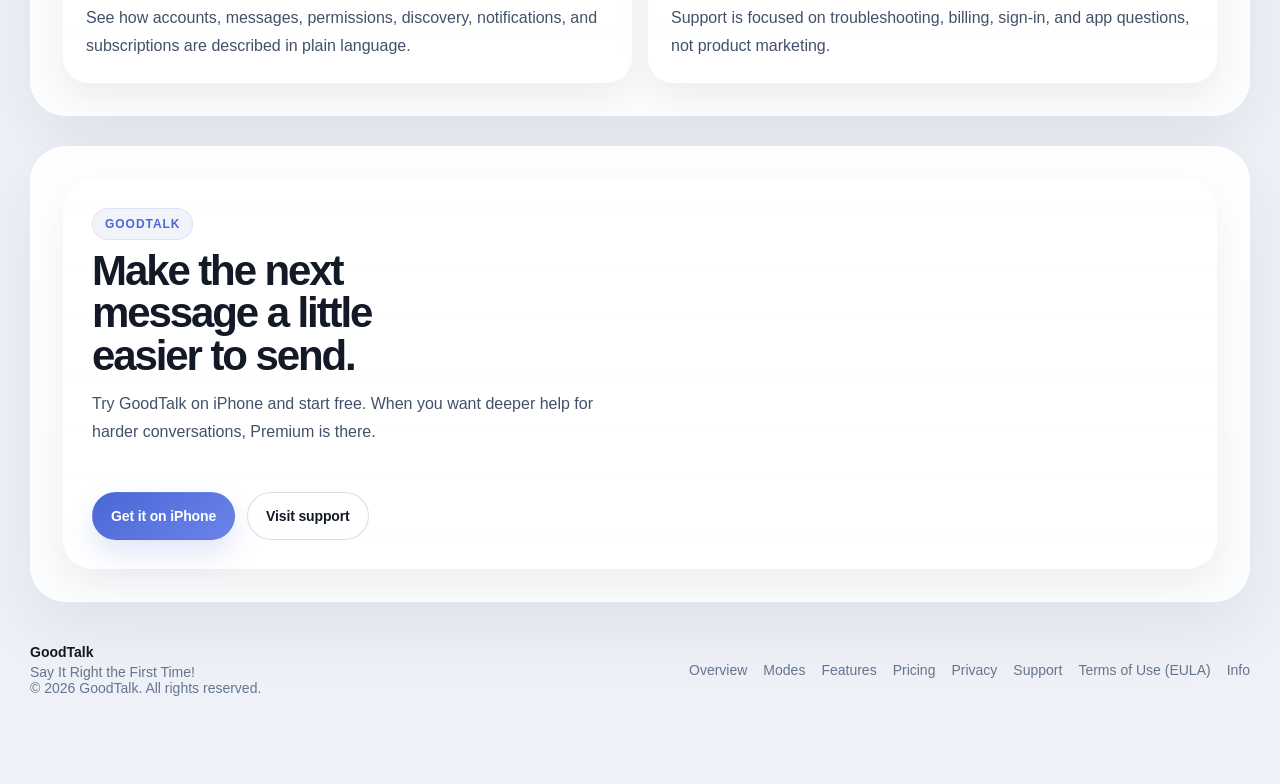
==== commit 42aad492: "Clarify Terms of Use as EULA and add Apple link" ====
--- a/index.html
+++ b/index.html
@@ -691,6 +691,7 @@
       <div class="pricing-footnotes" aria-label="Pricing notes">
         <p><sup>1</sup> Trial availability may depend on App Store eligibility, region, and prior subscription history. See the App Store for current details.</p>
         <p><sup>2</sup> `Best value` reflects the annual plan compared with the monthly list price before applicable taxes or storefront-specific adjustments.</p>
+        <p>See <a href="terms-of-use.html">Terms of Use (EULA)</a> for subscription terms.</p>
       </div>
     </section>
 
@@ -789,7 +790,7 @@
         <a href="#pricing">Pricing</a>
         <a href="privacy.html">Privacy</a>
         <a href="support.html">Support</a>
-        <a href="terms-of-use.html">Terms</a>
+        <a href="terms-of-use.html">Terms of Use (EULA)</a>
         <a href="mailto:info@good-talk.app">Info</a>
       </div>
     </footer>
--- a/styles.css
+++ b/styles.css
@@ -1648,9 +1648,68 @@
 }
 
 .policy-stack,
-.faq-stack {
+.faq-stack,
+.faq-list {
   display: grid;
   gap: 16px;
+}
+
+.faq-item {
+  overflow: hidden;
+}
+
+.faq-item summary {
+  display: flex;
+  align-items: center;
+  justify-content: space-between;
+  gap: 18px;
+  list-style: none;
+  cursor: pointer;
+  color: var(--text);
+  font-size: 19px;
+  font-weight: 700;
+  line-height: 1.25;
+  letter-spacing: 0;
+}
+
+.faq-item summary::-webkit-details-marker {
+  display: none;
+}
+
+.faq-item summary::after {
+  content: "+";
+  display: grid;
+  place-items: center;
+  flex: 0 0 34px;
+  width: 34px;
+  height: 34px;
+  border-radius: 999px;
+  background: rgba(74, 103, 214, 0.1);
+  color: var(--accent);
+  font-size: 22px;
+  font-weight: 600;
+  line-height: 1;
+}
+
+.faq-item[open] summary::after {
+  content: "-";
+}
+
+.faq-item p {
+  margin: 16px 0 0;
+  padding-top: 16px;
+  border-top: 1px solid rgba(17, 24, 39, 0.08);
+  color: var(--text-soft);
+  line-height: 1.75;
+}
+
+.faq-item a {
+  color: var(--accent);
+  font-weight: 700;
+}
+
+body[data-theme="dark"] .faq-item p {
+  border-top-color: rgba(148, 163, 184, 0.14);
 }
 
 .legal-fine-print {
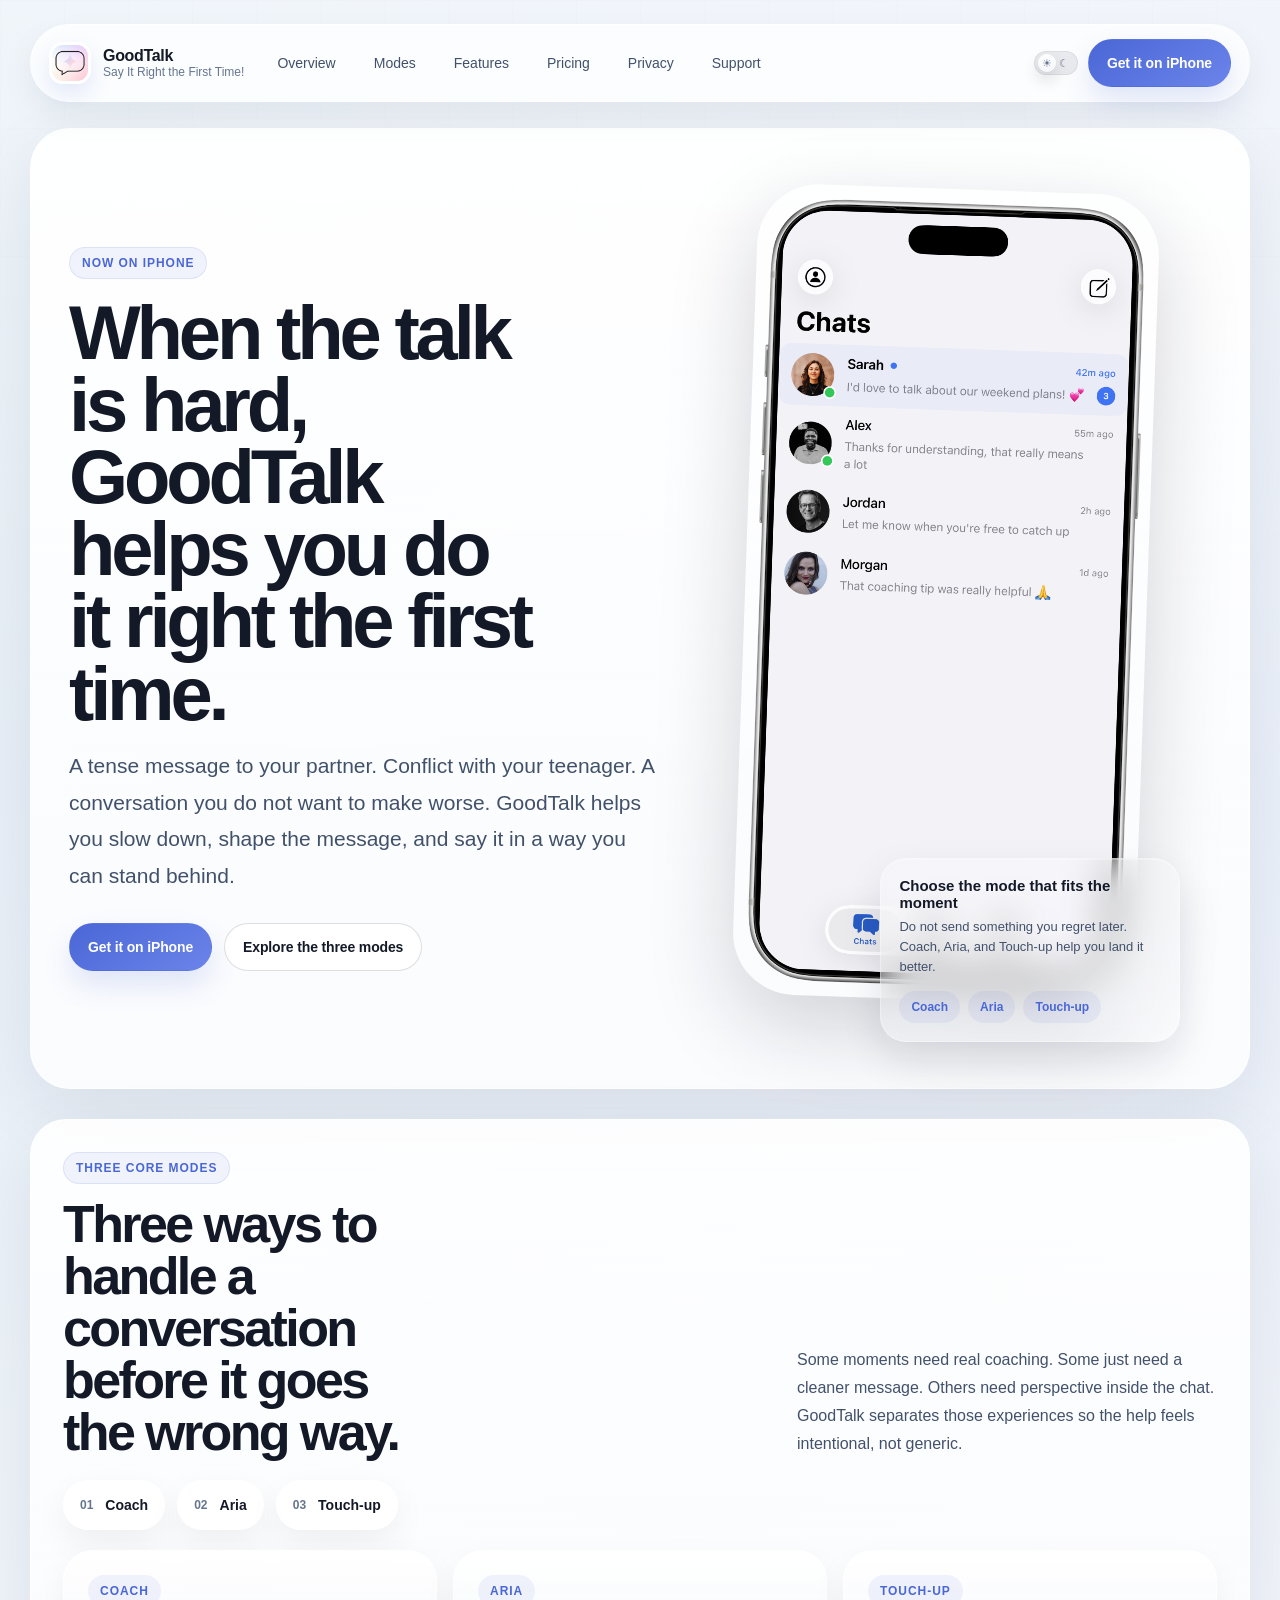
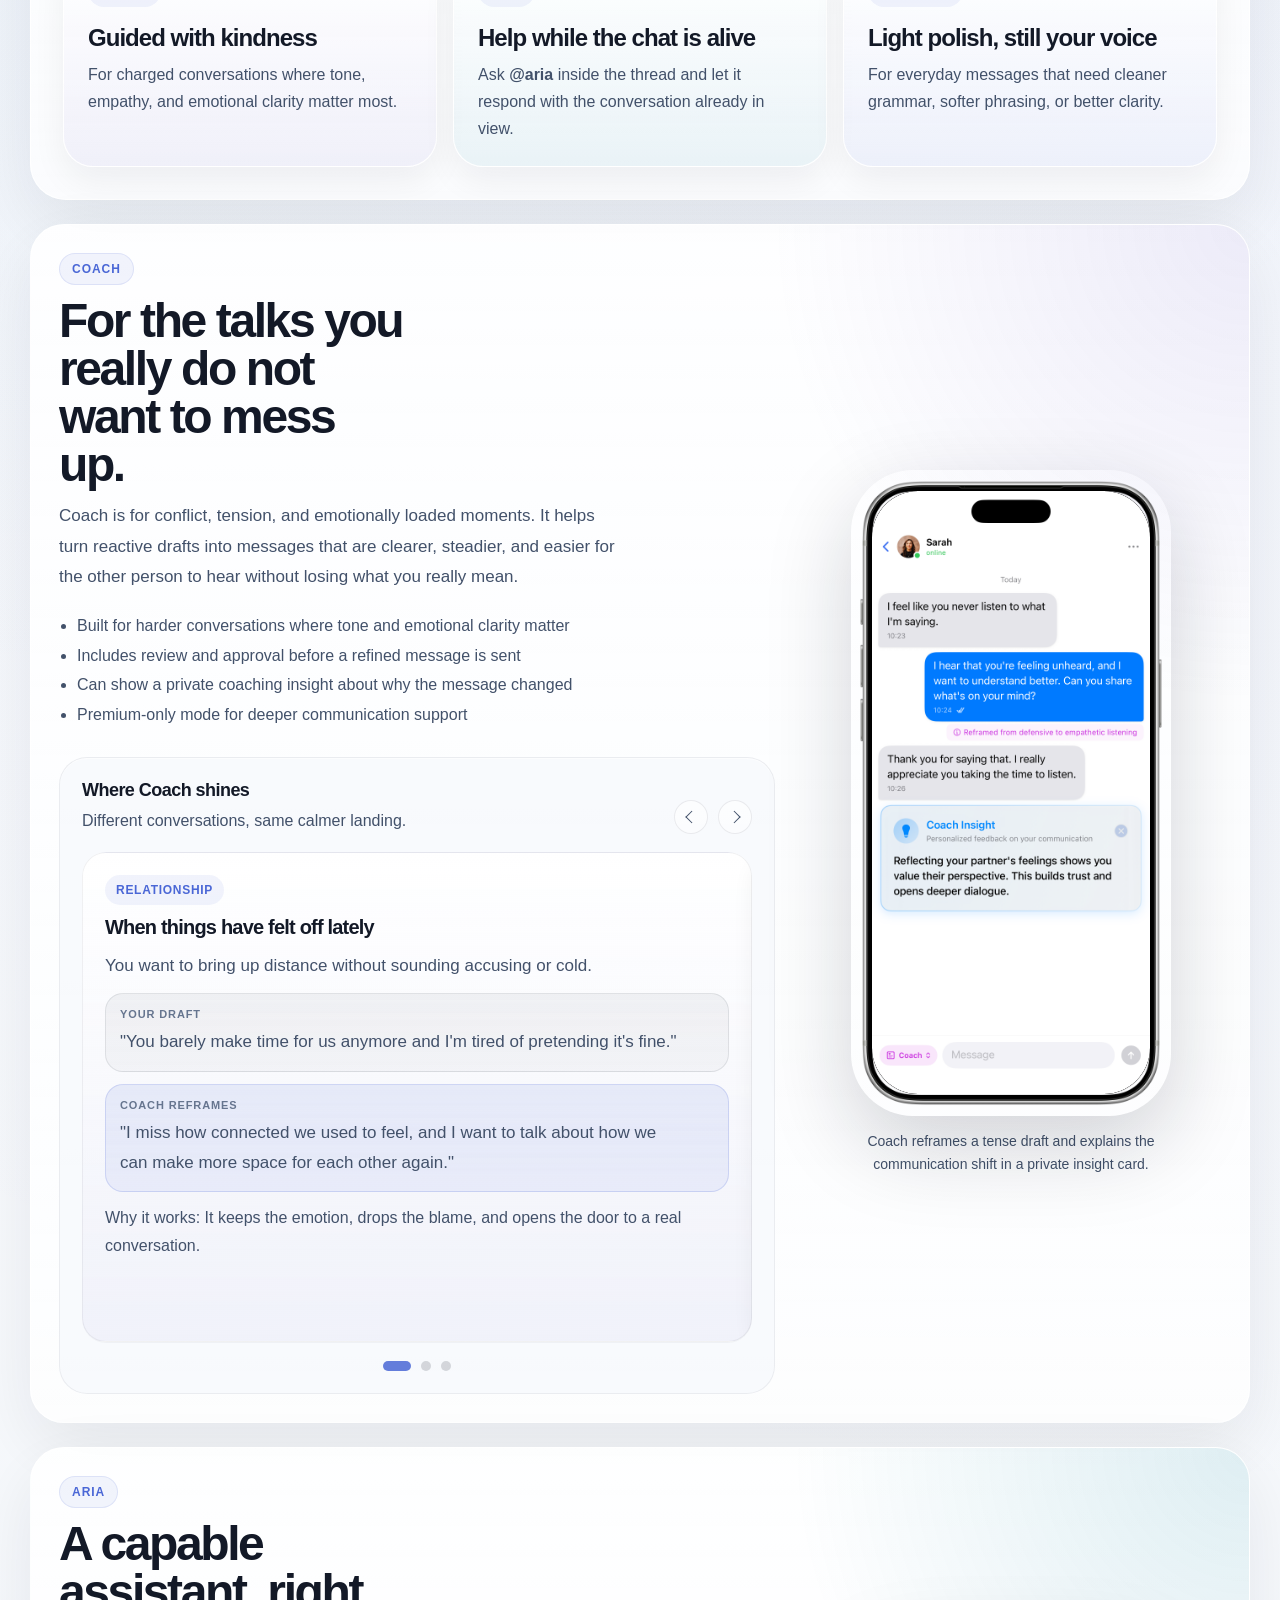
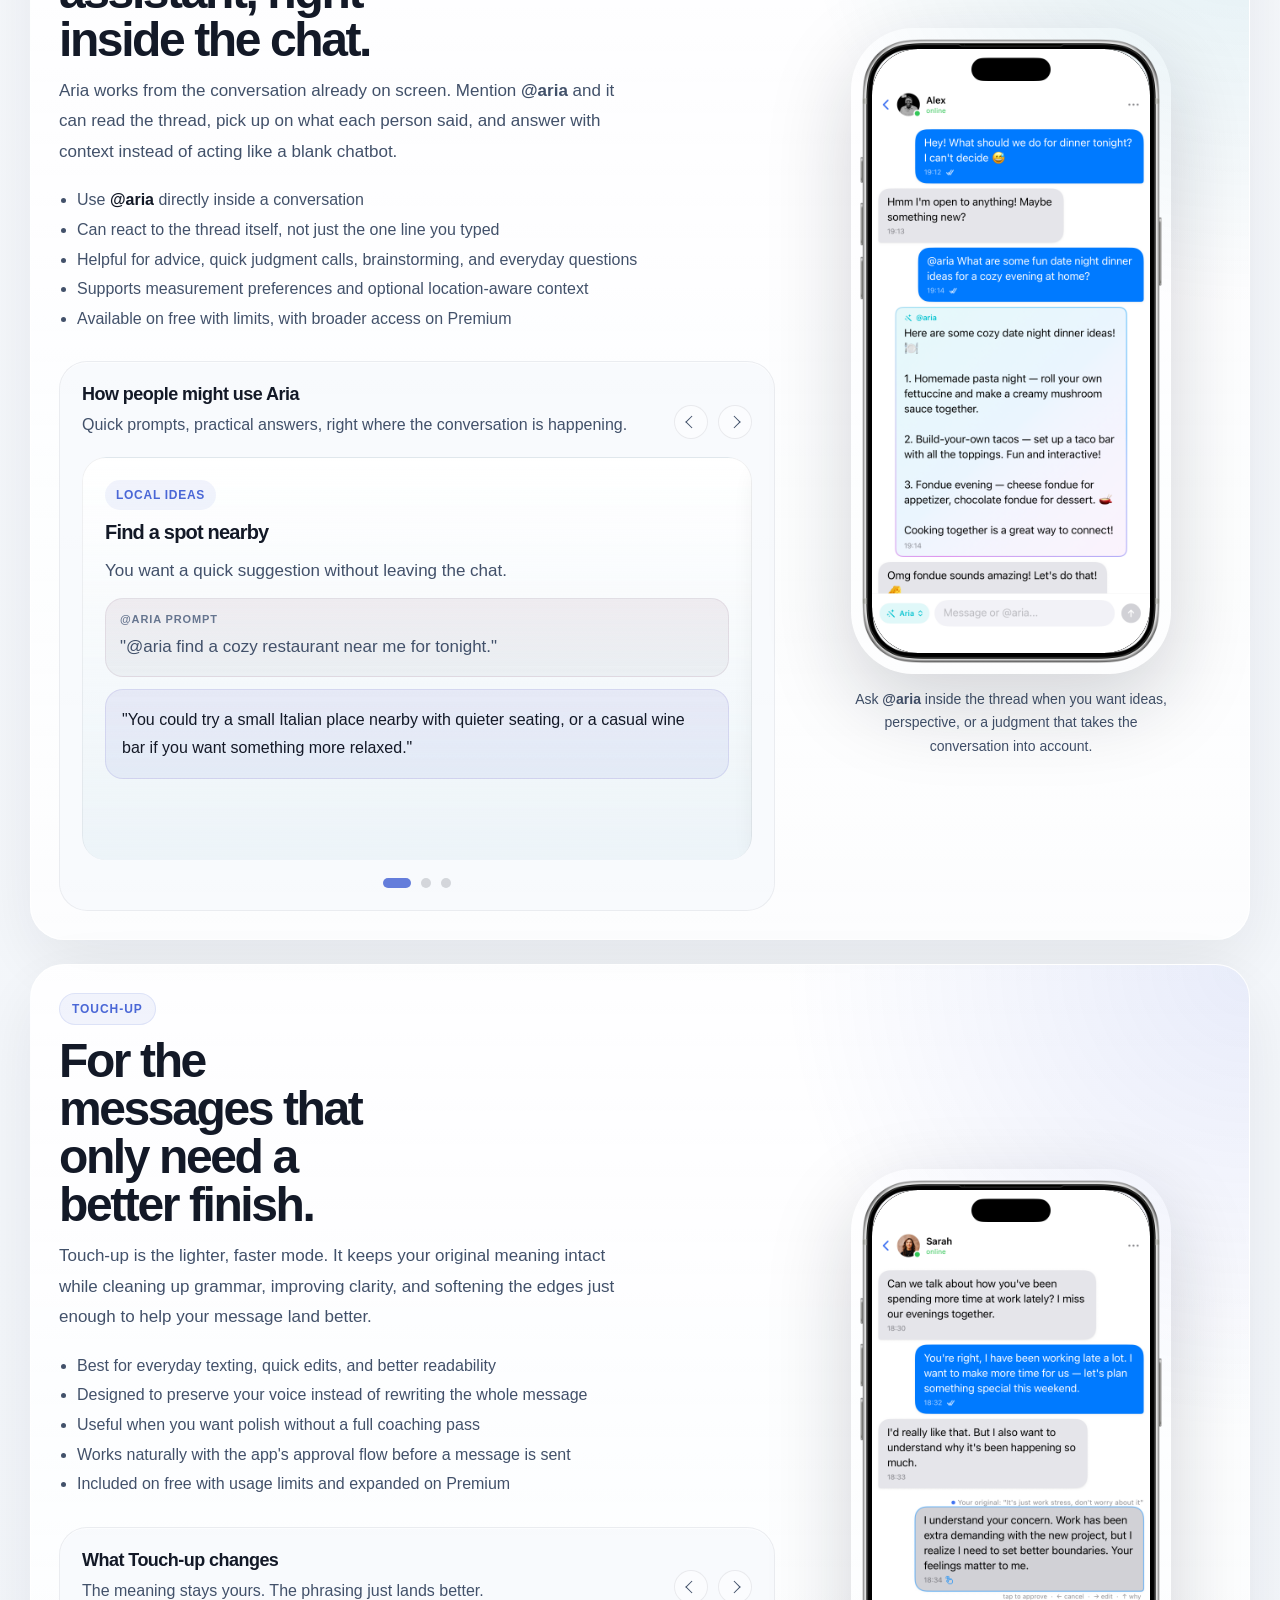
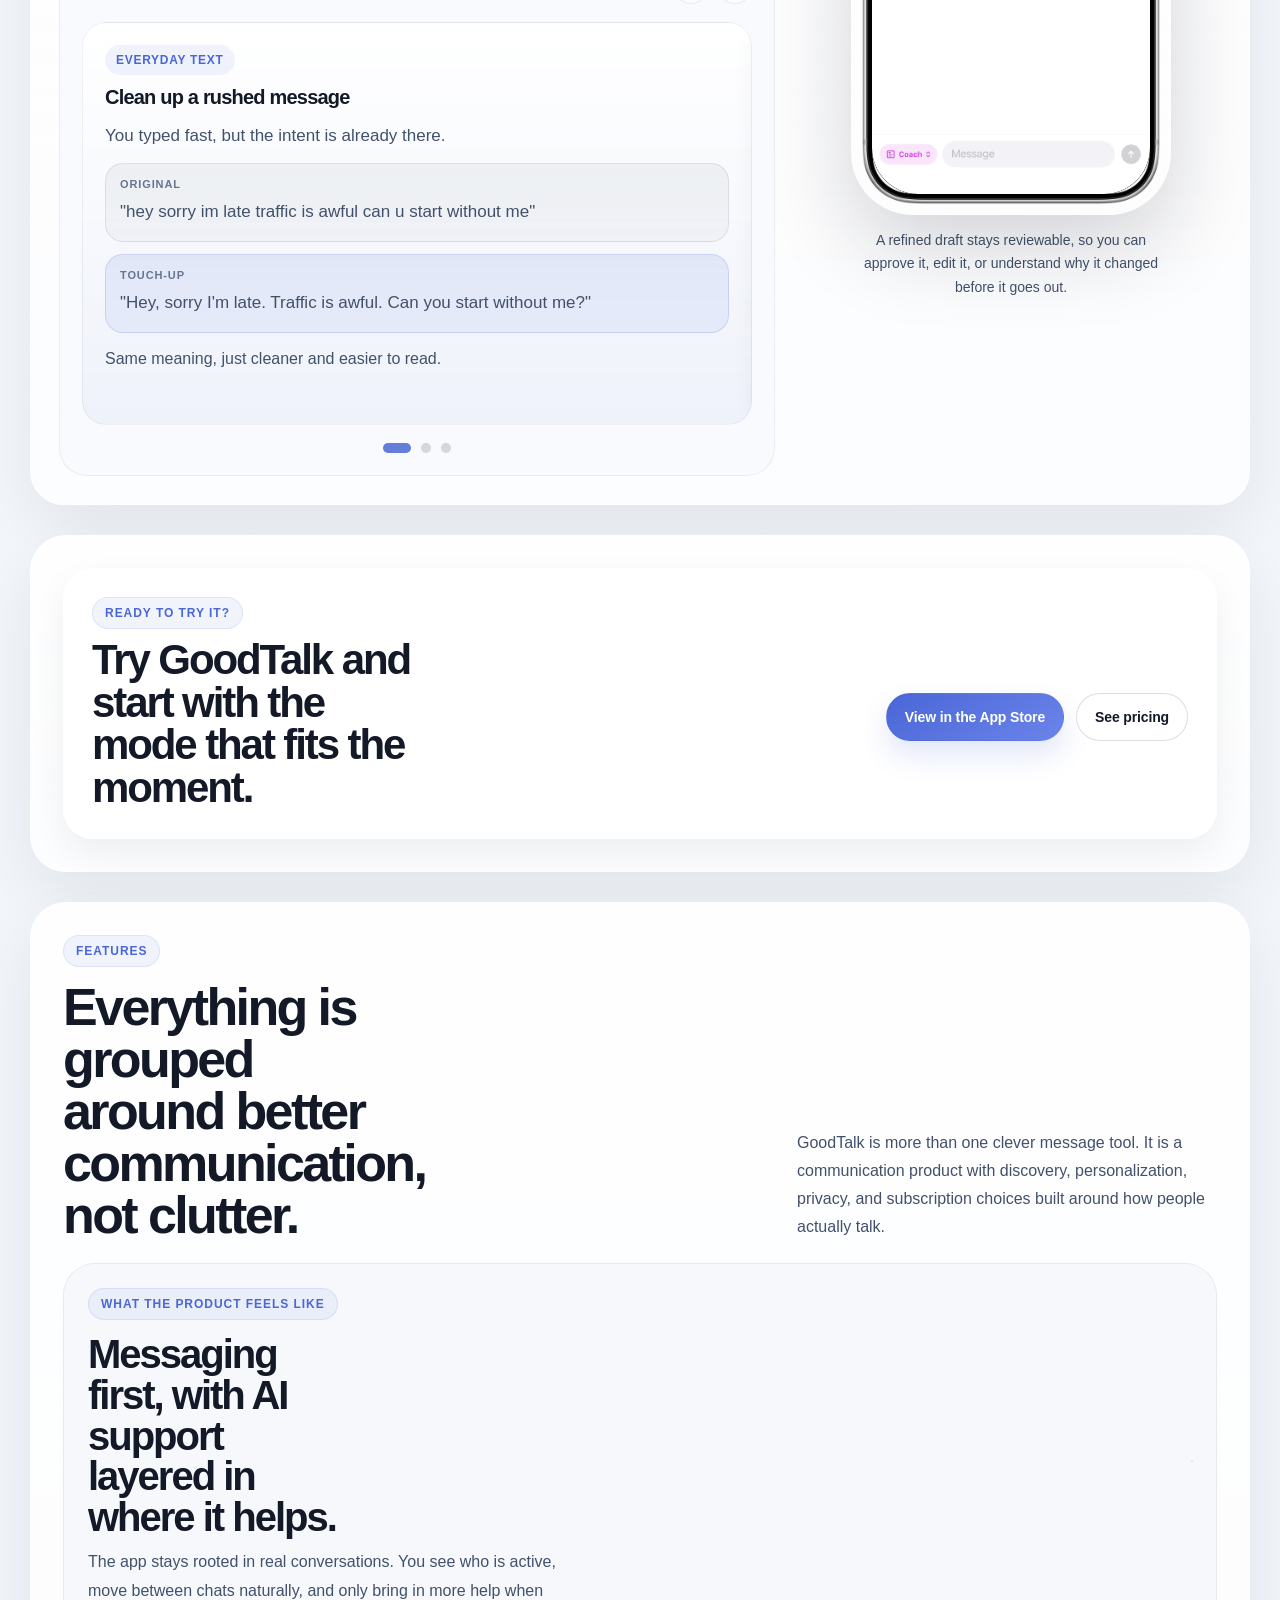
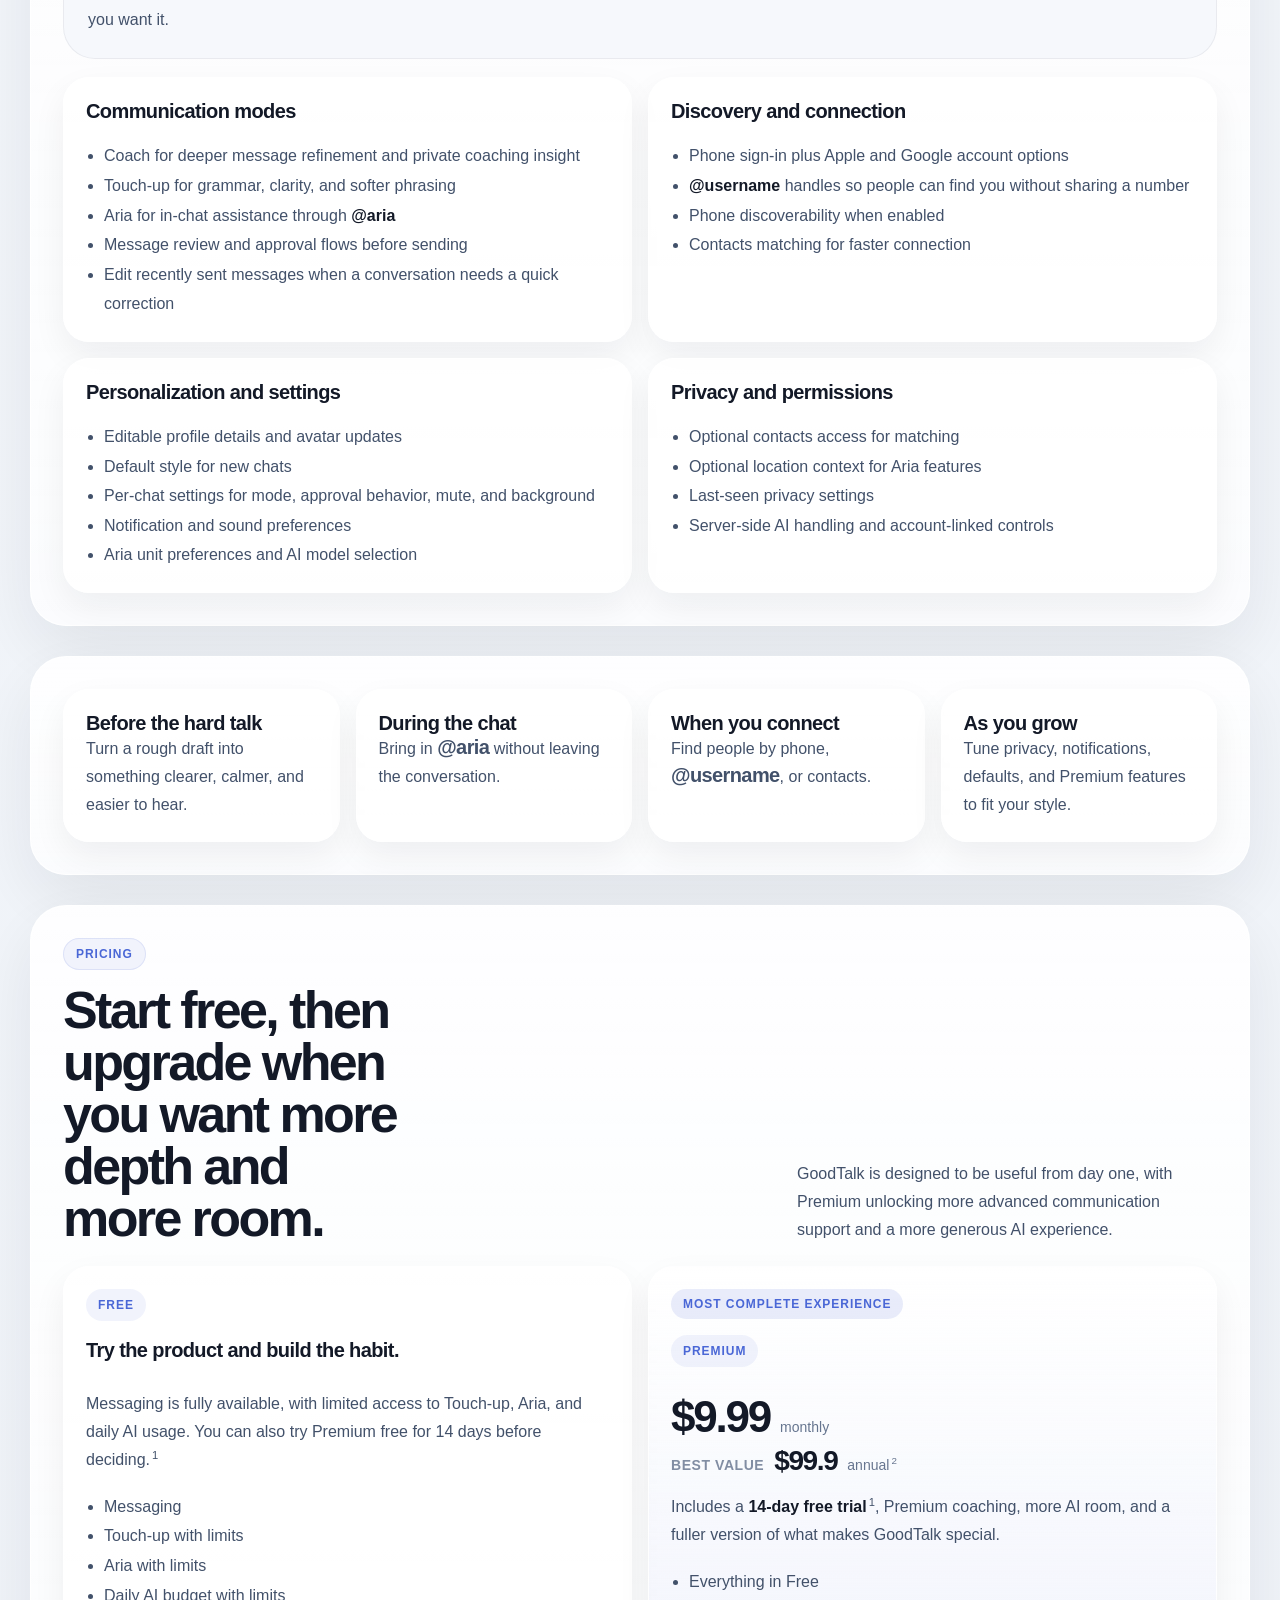
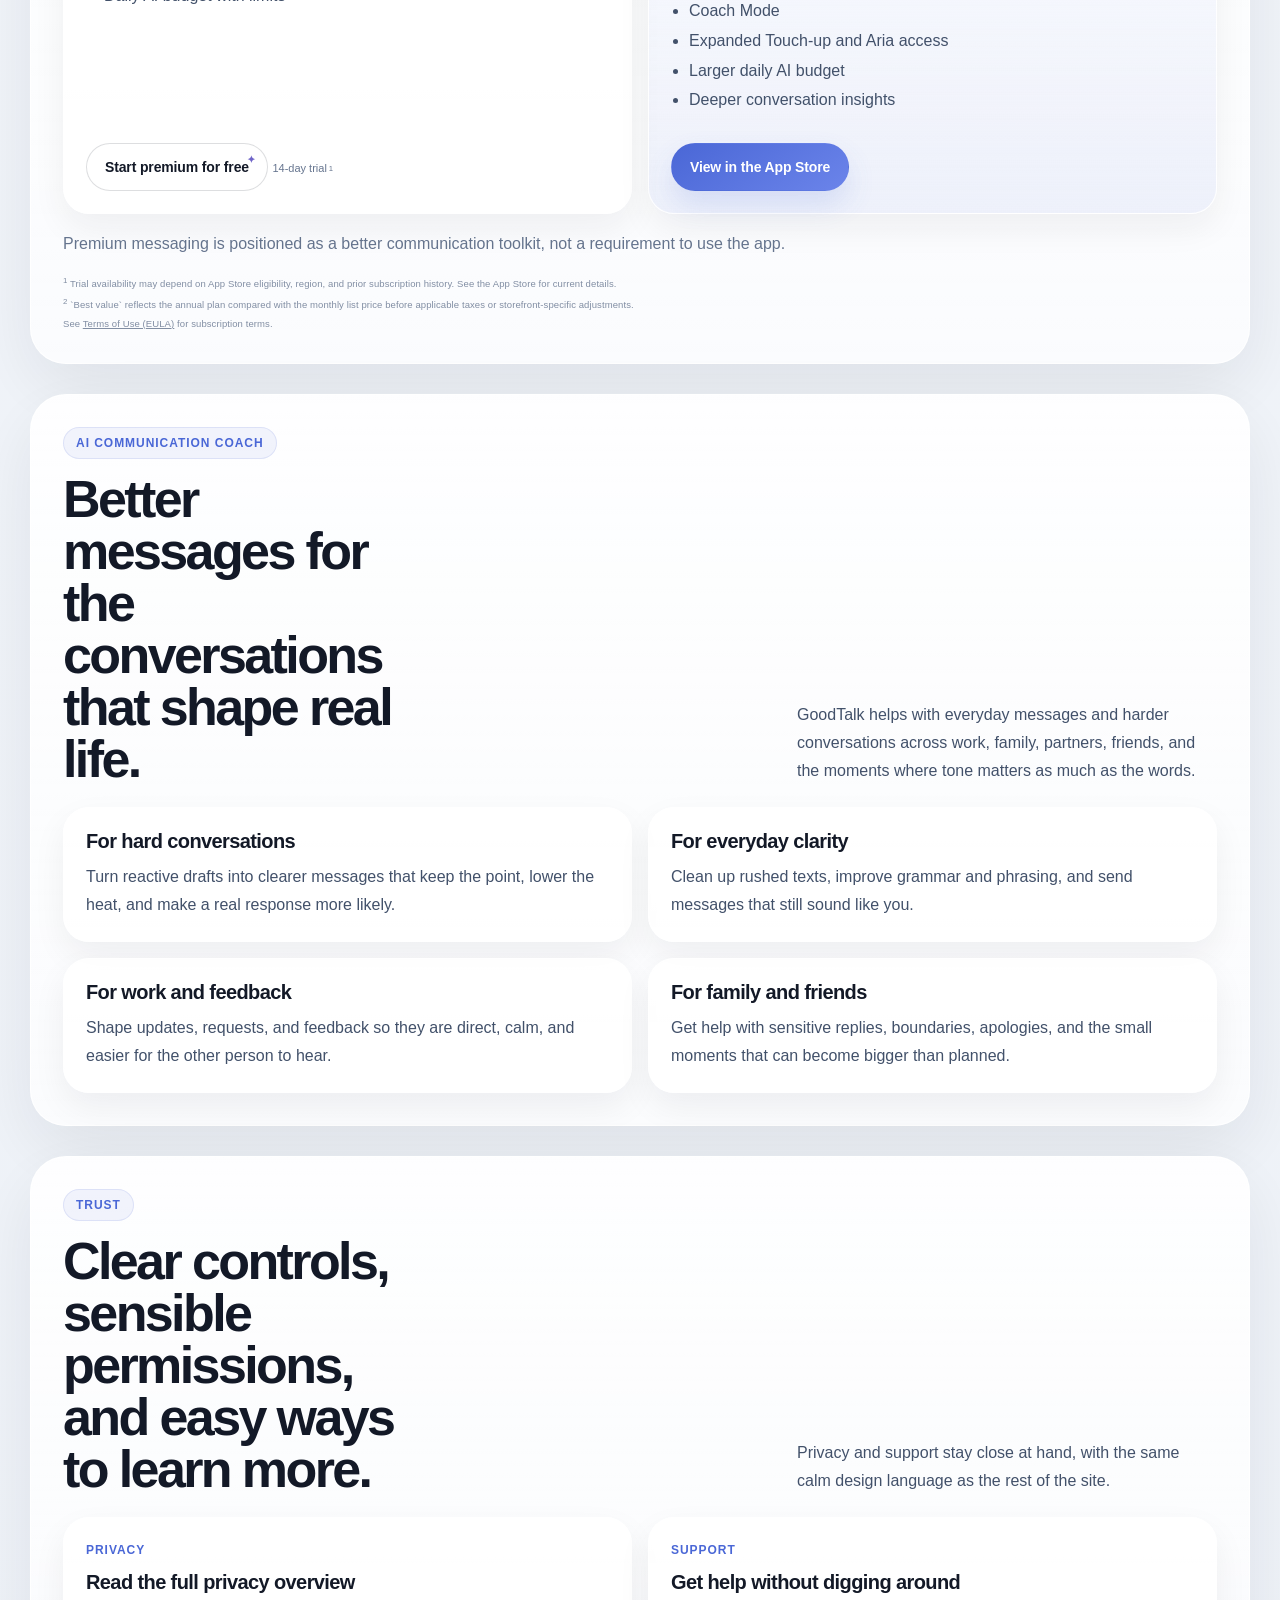
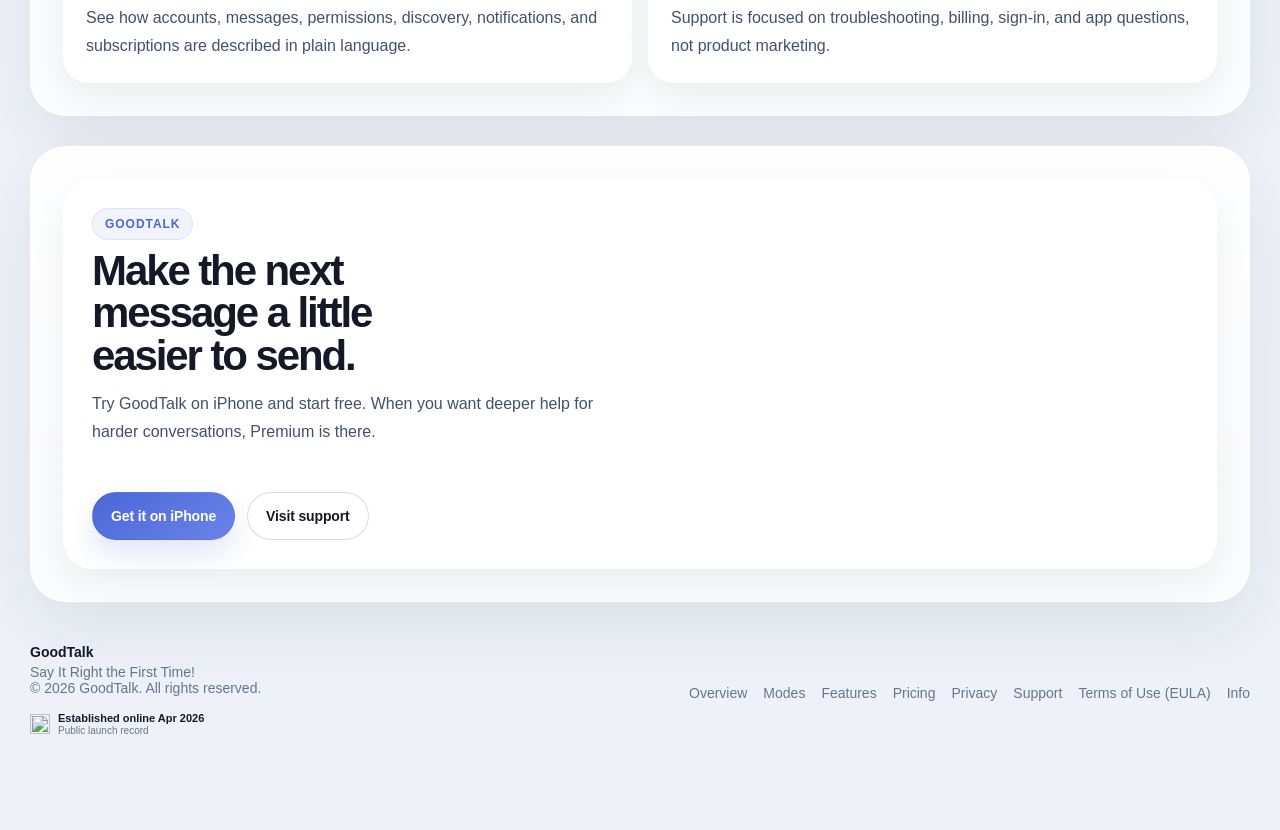
==== commit 949f21bc: "Refine launch badge footer treatment" ====
--- a/index.html
+++ b/index.html
@@ -778,10 +778,17 @@
     </section>
 
     <footer class="footer">
-      <div>
+      <div class="footer-brand">
         <strong>GoodTalk</strong>
         <span>Say It Right the First Time!</span>
         <span>© 2026 GoodTalk. All rights reserved.</span>
+        <a class="launch-badge" href="https://websitelaunches.com/site/good-talk.app" target="_blank" rel="noopener" aria-label="View GoodTalk public launch record">
+          <img class="launch-badge-logo" src="https://websitelaunches.com/images/wl_logo.png" alt="" width="24" height="24" loading="lazy">
+          <span>
+            <span class="launch-badge-title">Established online Apr 2026</span>
+            <span class="launch-badge-caption">Public launch record</span>
+          </span>
+        </a>
       </div>
       <div class="footer-links">
         <a href="#overview">Overview</a>
--- a/styles.css
+++ b/styles.css
@@ -1803,10 +1803,76 @@
   display: block;
 }
 
+.footer-brand {
+  display: grid;
+  justify-items: start;
+}
+
 .footer-links {
   display: flex;
   gap: 16px;
   flex-wrap: wrap;
+}
+
+.launch-badge {
+  display: inline-flex;
+  align-items: center;
+  flex: 0 0 auto;
+  gap: 8px;
+  margin-top: 10px;
+  min-height: 36px;
+  padding: 5px 0;
+  border-radius: 8px;
+  background: transparent;
+  color: var(--text-soft);
+  text-decoration: none;
+  transition:
+    opacity 180ms ease,
+    transform 180ms ease;
+}
+
+.launch-badge:hover,
+.launch-badge:focus-visible {
+  opacity: 0.9;
+  transform: translateY(-1px);
+}
+
+.launch-badge-logo {
+  display: block;
+  flex: 0 0 auto;
+  width: 20px;
+  height: 20px;
+  object-fit: contain;
+}
+
+.launch-badge-title {
+  display: block;
+  color: var(--text);
+  font-size: 11px;
+  font-weight: 700;
+  line-height: 1.15;
+}
+
+.launch-badge-caption {
+  display: block;
+  color: var(--text-muted);
+  font-size: 10px;
+  line-height: 1.15;
+}
+
+body[data-theme="dark"] .launch-badge {
+  color: var(--text-soft);
+  background: transparent;
+  box-shadow: none;
+}
+
+body[data-theme="dark"] .launch-badge:hover,
+body[data-theme="dark"] .launch-badge:focus-visible {
+  box-shadow: none;
+}
+
+body[data-theme="dark"] .launch-badge-logo {
+  filter: saturate(1.08) brightness(1.05);
 }
 
 .footer-links a {
